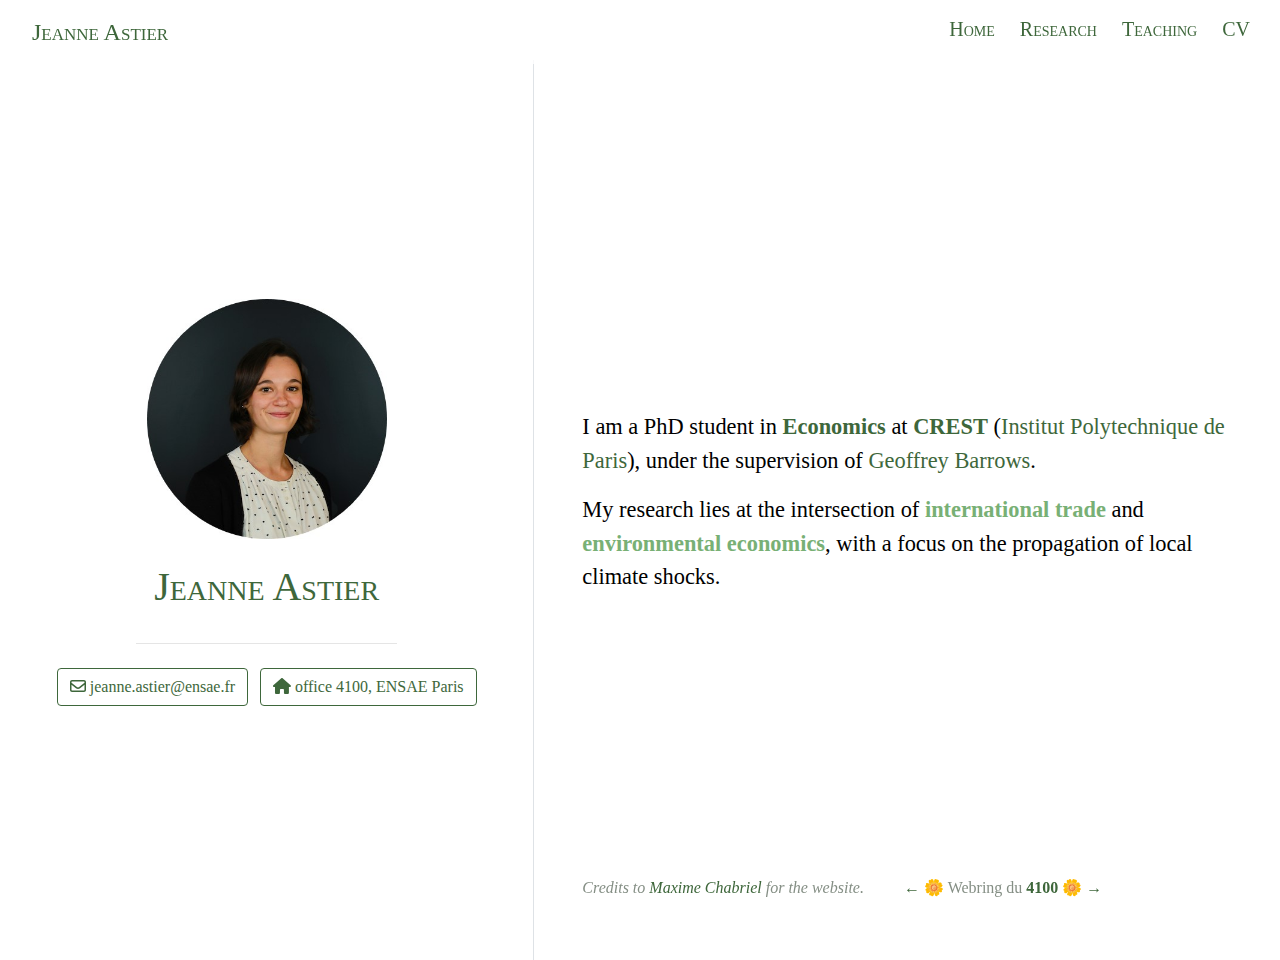
==== docs/index.html @ a9f54dff "Update" ====
<!doctype html>
<html lang="en">
  <head>
    <!-- Required meta tags -->
    <meta charset="utf-8">
    <meta name="viewport" content="width=device-width, initial-scale=1, shrink-to-fit=no">

    <!-- Bootstrap CSS -->
    <link rel="stylesheet" href="https://stackpath.bootstrapcdn.com/bootstrap/4.5.0/css/bootstrap.min.css">

    <link href="https://fonts.googleapis.com/css2?family=Roboto+Slab&display=swap" rel="stylesheet">
    <style type="text/css">body {font-family: 'Roboto Slab', serif;}</style>

    <title>Jeanne Astier</title>

          <link rel="shortcut icon" href=images/favicon.ico>
    
          <!--radix_placeholder_navigation_in_header-->
      <meta name="distill:offset" content=""/>
      
      <script type="application/javascript">
      
        window.headroom_prevent_pin = false;
      
        window.document.addEventListener("DOMContentLoaded", function (event) {
      
          // initialize headroom for banner
          var header = $('header').get(0);
          var headerHeight = header.offsetHeight;
          var headroom = new Headroom(header, {
            tolerance: 5,
            onPin : function() {
              if (window.headroom_prevent_pin) {
                window.headroom_prevent_pin = false;
                headroom.unpin();
              }
            }
          });
          headroom.init();
          if(window.location.hash)
            headroom.unpin();
          $(header).addClass('headroom--transition');
      
          // offset scroll location for banner on hash change
          // (see: https://github.com/WickyNilliams/headroom.js/issues/38)
          window.addEventListener("hashchange", function(event) {
            window.scrollTo(0, window.pageYOffset - (headerHeight + 25));
          });
      
          // responsive menu
          $('.distill-site-header').each(function(i, val) {
            var topnav = $(this);
            var toggle = topnav.find('.nav-toggle');
            toggle.on('click', function() {
              topnav.toggleClass('responsive');
            });
          });
      
          // nav dropdowns
          $('.nav-dropbtn').click(function(e) {
            $(this).next('.nav-dropdown-content').toggleClass('nav-dropdown-active');
            $(this).parent().siblings('.nav-dropdown')
               .children('.nav-dropdown-content').removeClass('nav-dropdown-active');
          });
          $("body").click(function(e){
            $('.nav-dropdown-content').removeClass('nav-dropdown-active');
          });
          $(".nav-dropdown").click(function(e){
            e.stopPropagation();
          });
        });
      </script>
      
      <style type="text/css">
      
      /* Theme (user-documented overrideables for nav appearance) */
      
      .distill-site-nav {
        color: rgba(255, 255, 255, 0.8);
        background-color: #0F2E3D;
        font-size: 15px;
        font-weight: 300;
      }
      
      .distill-site-nav a {
        color: inherit;
        text-decoration: none;
      }
      
      .distill-site-nav a:hover {
        color: white;
      }
      
      @media print {
        .distill-site-nav {
          display: none;
        }
      }
      
      .distill-site-header {
      
      }
      
      .distill-site-footer {
      
      }
      
      
      /* Site Header */
      
      .distill-site-header {
        width: 100%;
        box-sizing: border-box;
        z-index: 3;
      }
      
      .distill-site-header .nav-left {
        display: inline-block;
        margin-left: 8px;
      }
      
      @media screen and (max-width: 768px) {
        .distill-site-header .nav-left {
          margin-left: 0;
        }
      }
      
      
      .distill-site-header .nav-right {
        float: right;
        margin-right: 8px;
      }
      
      .distill-site-header a,
      .distill-site-header .title {
        display: inline-block;
        text-align: center;
        padding: 14px 10px 14px 10px;
      }
      
      .distill-site-header .title {
        font-size: 18px;
        min-width: 150px;
      }
      
      .distill-site-header .logo {
        padding: 0;
      }
      
      .distill-site-header .logo img {
        display: none;
        max-height: 20px;
        width: auto;
        margin-bottom: -4px;
      }
      
      .distill-site-header .nav-image img {
        max-height: 18px;
        width: auto;
        display: inline-block;
        margin-bottom: -3px;
      }
      
      
      
      @media screen and (min-width: 1000px) {
        .distill-site-header .logo img {
          display: inline-block;
        }
        .distill-site-header .nav-left {
          margin-left: 20px;
        }
        .distill-site-header .nav-right {
          margin-right: 20px;
        }
        .distill-site-header .title {
          padding-left: 12px;
        }
      }
      
      
      .distill-site-header .nav-toggle {
        display: none;
      }
      
      .nav-dropdown {
        display: inline-block;
        position: relative;
      }
      
      .nav-dropdown .nav-dropbtn {
        border: none;
        outline: none;
        color: rgba(255, 255, 255, 0.8);
        padding: 16px 10px;
        background-color: transparent;
        font-family: inherit;
        font-size: inherit;
        font-weight: inherit;
        margin: 0;
        margin-top: 1px;
        z-index: 2;
      }
      
      .nav-dropdown-content {
        display: none;
        position: absolute;
        background-color: white;
        min-width: 200px;
        border: 1px solid rgba(0,0,0,0.15);
        border-radius: 4px;
        box-shadow: 0px 8px 16px 0px rgba(0,0,0,0.1);
        z-index: 1;
        margin-top: 2px;
        white-space: nowrap;
        padding-top: 4px;
        padding-bottom: 4px;
      }
      
      .nav-dropdown-content hr {
        margin-top: 4px;
        margin-bottom: 4px;
        border: none;
        border-bottom: 1px solid rgba(0, 0, 0, 0.1);
      }
      
      .nav-dropdown-active {
        display: block;
      }
      
      .nav-dropdown-content a, .nav-dropdown-content .nav-dropdown-header {
        color: black;
        padding: 6px 24px;
        text-decoration: none;
        display: block;
        text-align: left;
      }
      
      .nav-dropdown-content .nav-dropdown-header {
        display: block;
        padding: 5px 24px;
        padding-bottom: 0;
        text-transform: uppercase;
        font-size: 14px;
        color: #999999;
        white-space: nowrap;
      }
      
      .nav-dropdown:hover .nav-dropbtn {
        color: white;
      }
      
      .nav-dropdown-content a:hover {
        background-color: #ddd;
        color: black;
      }
      
      .nav-right .nav-dropdown-content {
        margin-left: -45%;
        right: 0;
      }
      
      @media screen and (max-width: 768px) {
        .distill-site-header a, .distill-site-header .nav-dropdown  {display: none;}
        .distill-site-header a.nav-toggle {
          float: right;
          display: block;
        }
        .distill-site-header .title {
          margin-left: 0;
        }
        .distill-site-header .nav-right {
          margin-right: 0;
        }
        .distill-site-header {
          overflow: hidden;
        }
        .nav-right .nav-dropdown-content {
          margin-left: 0;
        }
      }
      
      
      @media screen and (max-width: 768px) {
        .distill-site-header.responsive {position: relative; min-height: 500px; }
        .distill-site-header.responsive a.nav-toggle {
          position: absolute;
          right: 0;
          top: 0;
        }
        .distill-site-header.responsive a,
        .distill-site-header.responsive .nav-dropdown {
          display: block;
          text-align: left;
        }
        .distill-site-header.responsive .nav-left,
        .distill-site-header.responsive .nav-right {
          width: 100%;
        }
        .distill-site-header.responsive .nav-dropdown {float: none;}
        .distill-site-header.responsive .nav-dropdown-content {position: relative;}
        .distill-site-header.responsive .nav-dropdown .nav-dropbtn {
          display: block;
          width: 100%;
          text-align: left;
        }
      }
      
      /* Site Footer */
      
      .distill-site-footer {
        width: 100%;
        overflow: hidden;
        box-sizing: border-box;
        z-index: 3;
        margin-top: 30px;
        padding-top: 30px;
        padding-bottom: 30px;
        text-align: center;
      }
      
      /* Headroom */
      
      d-title {
        padding-top: 6rem;
      }
      
      @media print {
        d-title {
          padding-top: 4rem;
        }
      }
      
      .headroom {
        z-index: 1000;
        position: fixed;
        top: 0;
        left: 0;
        right: 0;
      }
      
      .headroom--transition {
        transition: all .4s ease-in-out;
      }
      
      .headroom--unpinned {
        top: -100px;
      }
      
      .headroom--pinned {
        top: 0;
      }
      
      /* adjust viewport for navbar height */
      /* helps vertically center bootstrap (non-distill) content */
      .min-vh-100 {
        min-height: calc(100vh - 100px) !important;
      }
      
      </style>
      
      <script src="site_libs/jquery-3.6.0/jquery-3.6.0.min.js"></script>
      <link href="site_libs/font-awesome-6.4.2/css/all.min.css" rel="stylesheet"/>
      <link href="site_libs/font-awesome-6.4.2/css/v4-shims.min.css" rel="stylesheet"/>
      <script src="site_libs/headroom-0.9.4/headroom.min.js"></script>
      <!--/radix_placeholder_navigation_in_header-->
          <!--radix_placeholder_site_in_header-->
      <!--/radix_placeholder_site_in_header-->
          
      <style type="text/css">
      body {
        padding-top: 60px;
      }
      </style>
          <style type="text/css">
      /* base variables */
      
      /* Edit the CSS properties in this file to create a custom
         Distill theme. Only edit values in the right column
         for each row; values shown are the CSS defaults.
         To return any property to the default,
         you may set its value to: unset
         All rows must end with a semi-colon.                      */
      
      /* Optional: embed custom fonts here with `@import`          */
      /* This must remain at the top of this file.                 */
      
      
      
      html {
        /*-- Main font sizes --*/
        --title-size:      50px;
        --body-size:       1.06rem;
        --code-size:       14px;
        --aside-size:      12px;
        --fig-cap-size:    13px;
        /*-- Main font colors --*/
        --title-color:     #000000;
        --header-color:    rgba(0, 0, 0, 0.8);
        --body-color:      rgba(0, 0, 0, 0.8);
        --aside-color:     rgba(0, 0, 0, 0.6);
        --fig-cap-color:   rgba(0, 0, 0, 0.6);
        /*-- Specify custom fonts ~~~ must be imported above   --*/
        --heading-font:    sans-serif;
        --mono-font:       monospace;
        --body-font:       sans-serif;
        --navbar-font:     sans-serif;  /* websites + blogs only */
      }
      
      /*-- ARTICLE METADATA --*/
      d-byline {
        --heading-size:    0.6rem;
        --heading-color:   rgba(0, 0, 0, 0.5);
        --body-size:       0.8rem;
        --body-color:      rgba(0, 0, 0, 0.8);
      }
      
      /*-- ARTICLE TABLE OF CONTENTS --*/
      .d-contents {
        --heading-size:    18px;
        --contents-size:   13px;
      }
      
      /*-- ARTICLE APPENDIX --*/
      d-appendix {
        --heading-size:    15px;
        --heading-color:   rgba(0, 0, 0, 0.65);
        --text-size:       0.8em;
        --text-color:      rgba(0, 0, 0, 0.5);
      }
      
      /*-- WEBSITE HEADER + FOOTER --*/
      /* These properties only apply to Distill sites and blogs  */
      
      .distill-site-header {
        --title-size:       18px;
        --text-color:       rgba(255, 255, 255, 0.8);
        --text-size:        15px;
        --hover-color:      white;
        --bkgd-color:       #0F2E3D;
      }
      
      .distill-site-footer {
        --text-color:       rgba(255, 255, 255, 0.8);
        --text-size:        15px;
        --hover-color:      white;
        --bkgd-color:       #0F2E3D;
      }
      
      /*-- Additional custom styles --*/
      /* Add any additional CSS rules below                      */
      </style>
      <style type="text/css">
      /* base variables */
      
      /* Edit the CSS properties in this file to create a custom
         Distill theme. Only edit values in the right column
         for each row; values shown are the CSS defaults.
         To return any property to the default,
         you may set its value to: unset
         All rows must end with a semi-colon.                      */
      
      /* Optional: embed custom fonts here with `@import`          */
      /* This must remain at the top of this file.                 */
      /* @import url('https://fonts.googleapis.com/css2?family=Cardo'); */
      @import url('https://fonts.googleapis.com/css2?family=Lora');
      @import url('https://fonts.googleapis.com/css2?family=Lato');
      
      
      html {
        /*-- Main font sizes --*/
        --title-size:      40px;
        --body-size:       1.2rem;
        --code-size:       16px;
        --aside-size:      14px;
        --fig-cap-size:    15px;
        /*-- Main font colors --*/
        --title-color:     rgba(120,176,117);
        --header-color:    rgba(62,103,59);
        --body-color:      rgba(0, 0, 0);
        --aside-color:     rgba(0, 0, 0);
        --fig-cap-color:   rgba(0, 0, 0);
        --hover-color:     rgb(62,103,59);
        /*-- Specify custom fonts ~~~ must be imported above   --*/
        --heading-font:    "Noto", serif;
        --body-font:       "Noto", serif;
        --navbar-font:     "Noto", serif;  /* websites + blogs only */
      }
      
      /*-- ARTICLE METADATA --*/
      d-byline {
        --heading-size:    0.8rem;
        --heading-color:   rgba(0, 0, 0);
        --body-size:       1.1rem;
        --body-color:      rgba(0, 0, 0);
      }
      
      /*-- ARTICLE TABLE OF CONTENTS --*/
      .d-contents {
        --heading-size:    16px;
        --contents-size:   13px;
      }
      
      /*-- ARTICLE APPENDIX --*/
      d-appendix {
        --heading-size:    14px;
        --heading-color:   rgba(0, 0, 0);
        --text-size:       0.8em;
        --text-color:      rgba(0, 0, 0);
      }
      
      /*-- WEBSITE HEADER + FOOTER --*/
      /* These properties only apply to Distill sites and blogs  */
      
      .distill-site-header {
        --font-family:      'Lora', serif;
        --title-size:       24px;
        --text-color:       rgba(62,103,59);
        --text-size:        20px;
        --hover-color:      rgba(62,103,59);
        --bkgd-color:       rgba(255, 255, 255, 0.8);
        font-variant: small-caps;
      }
      
      .distill-site-footer {
        --text-color:       rgba(0, 0, 0);
        --text-size:        17px;
        --hover-color:      white;
        --bkgd-color:       rgba(240, 240, 240, 0.8); 
      }
      
      /*-- Additional custom styles --*/
      /* Add any additional CSS rules below                      */
      
      h1, h2, h3 {
        color: rgba(62,103,59);
        font-variant: small-caps;
      }
      
      p {
        color: rgba(0, 0, 0);
        font-size: 1.4em;
      }
      
      a {
      	color: rgba(62,103,59);
      }
      
      a:hover {
      	color: rgba(62,103,59);
      }
      
      /* Buttons on postcard */
      .btn-outline-dark {
          color: rgba(62,103,59);
          border-color: rgba(62,103,59);
      }
      
      .btn-outline-dark:hover {
          background-color: rgba(62,103,59);
          color: white;
      }
      
      b, strong {
         color: rgba(62,103,59);
      }
      
      /*
      body {
        background-color: rgba(255, 255, 255);
      }
        */
      
      .button_link {
        background: none!important;
        border: none;
        padding: 0!important;
        /*optional*/
        /*font-family: arial, sans-serif;*/
        /*input has OS specific font-family*/
        color: rgb(0, 0, 0);
        text-decoration: underline;
        cursor: pointer;
        width: fit-content;
        font-size:18px;
        font-family: "Noto", serif;
      }
      
      /* Hide abstracts */
      #abstract {
      display: none;
      font-size:15px;
      }
      
      .dark-green-text {
        color: rgb(62,103,59);
        font-weight: bold;
      }
      
      
      .light-green-text {
        color: rgb(120,176,117);
        font-weight: bold;
      }
      
      .grey-text {
        color: rgb(133, 143, 133);
        font-size:16px;
        position: fixed;
        bottom: 0;
      }
      </style>
      <style type="text/css">
      /* base style */
      
      /* FONT FAMILIES */
      
      :root {
        --heading-default: -apple-system, BlinkMacSystemFont, "Segoe UI", Roboto, Oxygen, Ubuntu, Cantarell, "Fira Sans", "Droid Sans", "Helvetica Neue", Arial, sans-serif;
        --mono-default: Consolas, Monaco, 'Andale Mono', 'Ubuntu Mono', monospace;
        --body-default: -apple-system, BlinkMacSystemFont, "Segoe UI", Roboto, Oxygen, Ubuntu, Cantarell, "Fira Sans", "Droid Sans", "Helvetica Neue", Arial, sans-serif;
      }
      
      body,
      .posts-list .post-preview p,
      .posts-list .description p {
        font-family: var(--body-font), var(--body-default);
      }
      
      h1, h2, h3, h4, h5, h6,
      .posts-list .post-preview h2,
      .posts-list .description h2 {
        font-family: var(--heading-font), var(--heading-default);
      }
      
      d-article div.sourceCode code,
      d-article pre code {
        font-family: var(--mono-font), var(--mono-default);
      }
      
      
      /*-- TITLE --*/
      d-title h1,
      .posts-list > h1 {
        color: var(--title-color, black);
      }
      
      d-title h1 {
        font-size: var(--title-size, 50px);
      }
      
      /*-- HEADERS --*/
      d-article h1,
      d-article h2,
      d-article h3,
      d-article h4,
      d-article h5,
      d-article h6 {
        color: var(--header-color, rgba(0, 0, 0, 0.8));
      }
      
      /*-- BODY --*/
      d-article > p,  /* only text inside of <p> tags */
      d-article > ul, /* lists */
      d-article > ol {
        color: var(--body-color, rgba(0, 0, 0, 0.8));
        font-size: var(--body-size, 1.06rem);
      }
      
      
      /*-- CODE --*/
      d-article div.sourceCode code,
      d-article pre code {
        font-size: var(--code-size, 14px);
      }
      
      /*-- ASIDE --*/
      d-article aside {
        font-size: var(--aside-size, 12px);
        color: var(--aside-color, rgba(0, 0, 0, 0.6));
      }
      
      /*-- FIGURE CAPTIONS --*/
      figure .caption,
      figure figcaption,
      .figure .caption {
        font-size: var(--fig-cap-size, 13px);
        color: var(--fig-cap-color, rgba(0, 0, 0, 0.6));
      }
      
      /*-- METADATA --*/
      d-byline h3 {
        font-size: var(--heading-size, 0.6rem);
        color: var(--heading-color, rgba(0, 0, 0, 0.5));
      }
      
      d-byline {
        font-size: var(--body-size, 0.8rem);
        color: var(--body-color, rgba(0, 0, 0, 0.8));
      }
      
      d-byline a,
      d-article d-byline a {
        color: var(--body-color, rgba(0, 0, 0, 0.8));
      }
      
      /*-- TABLE OF CONTENTS --*/
      .d-contents nav h3 {
        font-size: var(--heading-size, 18px);
      }
      
      .d-contents nav a {
        font-size: var(--contents-size, 13px);
      }
      
      /*-- APPENDIX --*/
      d-appendix h3 {
        font-size: var(--heading-size, 15px);
        color: var(--heading-color, rgba(0, 0, 0, 0.65));
      }
      
      d-appendix {
        font-size: var(--text-size, 0.8em);
        color: var(--text-color, rgba(0, 0, 0, 0.5));
      }
      
      d-appendix d-footnote-list a.footnote-backlink {
        color: var(--text-color, rgba(0, 0, 0, 0.5));
      }
      
      /*-- WEBSITE HEADER + FOOTER --*/
      .distill-site-header .title {
        font-size: var(--title-size, 18px);
        font-family: var(--navbar-font), var(--heading-default);
      }
      
      .distill-site-header a,
      .nav-dropdown .nav-dropbtn {
        font-family: var(--navbar-font), var(--heading-default);
      }
      
      .nav-dropdown .nav-dropbtn {
        color: var(--text-color, rgba(255, 255, 255, 0.8));
        font-size: var(--text-size, 15px);
      }
      
      .distill-site-header a:hover,
      .nav-dropdown:hover .nav-dropbtn {
        color: var(--hover-color, white);
      }
      
      .distill-site-header {
        font-size: var(--text-size, 15px);
        color: var(--text-color, rgba(255, 255, 255, 0.8));
        background-color: var(--bkgd-color, #0F2E3D);
      }
      
      .distill-site-footer {
        font-size: var(--text-size, 15px);
        color: var(--text-color, rgba(255, 255, 255, 0.8));
        background-color: var(--bkgd-color, #0F2E3D);
      }
      
      .distill-site-footer a:hover {
        color: var(--hover-color, white);
      }</style>
    
    
  </head>
  <body>

          <!--radix_placeholder_navigation_before_body-->
      <header class="header header--fixed" role="banner">
      <nav class="distill-site-nav distill-site-header">
      <div class="nav-left">
      <a href="index.html" class="title">Jeanne Astier</a>
      </div>
      <div class="nav-right">
      <a href="index.html">Home</a>
      <a href="research.html">Research</a>
      <a href="teaching.html">Teaching</a>
      <a href="cv/CV_JAstier.pdf">CV</a>
      <a href="javascript:void(0);" class="nav-toggle">&#9776;</a>
      </div>
      </nav>
      </header>
      <!--/radix_placeholder_navigation_before_body-->
          <!--radix_placeholder_site_before_body-->
      <!--/radix_placeholder_site_before_body-->
    
    <div class="container-fluid d-none d-lg-block d-xl-block">
      <div class="d-flex row flex-row vh-100">
        <div class="d-flex flex-column col-5 align-items-center text-center align-self-center">
          <div class="mx-auto text-center">
            <div class="p-3">
              <img src="images/photo_site_round.jpg" style="height:15rem" class="rounded">
            </div>
            <div class="p-2">
              <h1>Jeanne Astier</h1>
            </div>
            <hr style="width:60%;"/>
            <div class="p-2">
              <div id="icon-list">
                <ul class="list-inline">
                                    <li class="list-inline-item">
                    <a href=mailto:jeanne.astier@ensae.fr>
                      <button type="button" class="btn btn-outline-dark mb-2">
                        <svg aria-hidden="true" role="img" viewBox="0 0 512 512" style="height:1em;width:1em;vertical-align:-0.125em;margin-left:auto;margin-right:auto;font-size:inherit;fill:currentColor;overflow:visible;position:relative;"><path d="M64 112c-8.8 0-16 7.2-16 16v22.1L220.5 291.7c20.7 17 50.4 17 71.1 0L464 150.1V128c0-8.8-7.2-16-16-16H64zM48 212.2V384c0 8.8 7.2 16 16 16H448c8.8 0 16-7.2 16-16V212.2L322 328.8c-38.4 31.5-93.7 31.5-132 0L48 212.2zM0 128C0 92.7 28.7 64 64 64H448c35.3 0 64 28.7 64 64V384c0 35.3-28.7 64-64 64H64c-35.3 0-64-28.7-64-64V128z"/></svg> jeanne.astier@ensae.fr
                      </button>
                    </a>
                  </li>
                                    <li class="list-inline-item">
                    <a href=https://www.openstreetmap.org/?mlat=48.71104&amp;mlon=2.20752#map=17/48.711040/2.207520>
                      <button type="button" class="btn btn-outline-dark mb-2">
                        <svg aria-hidden="true" role="img" viewBox="0 0 576 512" style="height:1em;width:1.12em;vertical-align:-0.125em;margin-left:auto;margin-right:auto;font-size:inherit;fill:currentColor;overflow:visible;position:relative;"><path d="M575.8 255.5c0 18-15 32.1-32 32.1h-32l.7 160.2c0 2.7-.2 5.4-.5 8.1V472c0 22.1-17.9 40-40 40H456c-1.1 0-2.2 0-3.3-.1c-1.4 .1-2.8 .1-4.2 .1H416 392c-22.1 0-40-17.9-40-40V448 384c0-17.7-14.3-32-32-32H256c-17.7 0-32 14.3-32 32v64 24c0 22.1-17.9 40-40 40H160 128.1c-1.5 0-3-.1-4.5-.2c-1.2 .1-2.4 .2-3.6 .2H104c-22.1 0-40-17.9-40-40V360c0-.9 0-1.9 .1-2.8V287.6H32c-18 0-32-14-32-32.1c0-9 3-17 10-24L266.4 8c7-7 15-8 22-8s15 2 21 7L564.8 231.5c8 7 12 15 11 24z"/></svg> office 4100, ENSAE Paris
                      </button>
                    </a>
                  </li>
                                  </ul>
              </div>
            </div>
          </div>
        </div>
        <div class="d-flex flex-column vh-100 border-left"></div>
        <div class="d-flex flex-column col px-5 align-items-center align-self-center mh-100" style="overflow-y: scroll;">
          <div class="my-5" id="content">
            <p>I am a PhD student in <span class="dark-green-text">Economics</span> at <a href="https://crest.science/"><span class="dark-green-text">CREST</span></a> (<a href="https://www.ip-paris.fr/en">Institut Polytechnique de Paris</a>), under the supervision of <a href="https://sites.google.com/site/geoffreybarrows/">Geoffrey Barrows</a>.</p>
            <p>My research lies at the intersection of <span class="light-green-text">international trade</span> and <span class="light-green-text">environmental economics</span>, with a focus on the propagation of local climate shocks.</p>
            <p><span class="grey-text"> <em>Credits to <a href="https://maximechabriel.github.io/">Maxime Chabriel</a> for the website.</em>          <a href="https://sites.google.com/view/gaetanmenard/home">←</a> 🌼 Webring du <b>4100</b> 🌼 <a href="https://chloeantoine.fr">→</a> </span></p>
          </div>
        </div>
      </div>
    </div>

    <div class="container-flex min-vh-100 d-block d-lg-none d-xl-none">
      <div class="d-flex flex-row justify-content-center">
        <div class="d-flex flex-col">
          <div class="mx-auto">
            <div class="p-3 mt-3 text-center">
              <img src="images/photo_site_round.jpg" style="height:15rem" class="rounded">
            </div>
            <div class="p-2 text-center">
              <h1>Jeanne Astier</h1>
            </div>
            <hr style="width:60%;"/>

            <div class="row justify-content-center align-items-center">
              <div class="col-8 p-1 text-center">
                <div class="list-group">
                                    <a href=mailto:jeanne.astier@ensae.fr>
                    <button type="button" class="list-group-item list-group-item-action my-1 rounded">
                      <svg aria-hidden="true" role="img" viewBox="0 0 512 512" style="height:1em;width:1em;vertical-align:-0.125em;margin-left:auto;margin-right:auto;font-size:inherit;fill:currentColor;overflow:visible;position:relative;"><path d="M64 112c-8.8 0-16 7.2-16 16v22.1L220.5 291.7c20.7 17 50.4 17 71.1 0L464 150.1V128c0-8.8-7.2-16-16-16H64zM48 212.2V384c0 8.8 7.2 16 16 16H448c8.8 0 16-7.2 16-16V212.2L322 328.8c-38.4 31.5-93.7 31.5-132 0L48 212.2zM0 128C0 92.7 28.7 64 64 64H448c35.3 0 64 28.7 64 64V384c0 35.3-28.7 64-64 64H64c-35.3 0-64-28.7-64-64V128z"/></svg> jeanne.astier@ensae.fr
                    </button>
                  </a>
                                    <a href=https://www.openstreetmap.org/?mlat=48.71104&amp;mlon=2.20752#map=17/48.711040/2.207520>
                    <button type="button" class="list-group-item list-group-item-action my-1 rounded">
                      <svg aria-hidden="true" role="img" viewBox="0 0 576 512" style="height:1em;width:1.12em;vertical-align:-0.125em;margin-left:auto;margin-right:auto;font-size:inherit;fill:currentColor;overflow:visible;position:relative;"><path d="M575.8 255.5c0 18-15 32.1-32 32.1h-32l.7 160.2c0 2.7-.2 5.4-.5 8.1V472c0 22.1-17.9 40-40 40H456c-1.1 0-2.2 0-3.3-.1c-1.4 .1-2.8 .1-4.2 .1H416 392c-22.1 0-40-17.9-40-40V448 384c0-17.7-14.3-32-32-32H256c-17.7 0-32 14.3-32 32v64 24c0 22.1-17.9 40-40 40H160 128.1c-1.5 0-3-.1-4.5-.2c-1.2 .1-2.4 .2-3.6 .2H104c-22.1 0-40-17.9-40-40V360c0-.9 0-1.9 .1-2.8V287.6H32c-18 0-32-14-32-32.1c0-9 3-17 10-24L266.4 8c7-7 15-8 22-8s15 2 21 7L564.8 231.5c8 7 12 15 11 24z"/></svg> office 4100, ENSAE Paris
                    </button>
                  </a>
                                  </div>
              </div>
            </div>
            <div class="p pt-4 px-5">
              <p>I am a PhD student in <span class="dark-green-text">Economics</span> at <a href="https://crest.science/"><span class="dark-green-text">CREST</span></a> (<a href="https://www.ip-paris.fr/en">Institut Polytechnique de Paris</a>), under the supervision of <a href="https://sites.google.com/site/geoffreybarrows/">Geoffrey Barrows</a>.</p>
              <p>My research lies at the intersection of <span class="light-green-text">international trade</span> and <span class="light-green-text">environmental economics</span>, with a focus on the propagation of local climate shocks.</p>
              <p><span class="grey-text"> <em>Credits to <a href="https://maximechabriel.github.io/">Maxime Chabriel</a> for the website.</em>          <a href="https://sites.google.com/view/gaetanmenard/home">←</a> 🌼 Webring du <b>4100</b> 🌼 <a href="https://chloeantoine.fr">→</a> </span></p>
            </div>
        </div>
      </div>
    </div>

    <!-- Optional JavaScript -->
    <!-- jQuery first, then Popper.js, then Bootstrap JS -->
    <script src="https://code.jquery.com/jquery-3.5.1.slim.min.js" integrity="sha384-DfXdz2htPH0lsSSs5nCTpuj/zy4C+OGpamoFVy38MVBnE+IbbVYUew+OrCXaRkfj" crossorigin="anonymous"></script>
    <script src="https://cdn.jsdelivr.net/npm/popper.js@1.16.0/dist/umd/popper.min.js" integrity="sha384-Q6E9RHvbIyZFJoft+2mJbHaEWldlvI9IOYy5n3zV9zzTtmI3UksdQRVvoxMfooAo" crossorigin="anonymous"></script>
    <script src="https://stackpath.bootstrapcdn.com/bootstrap/4.5.0/js/bootstrap.min.js" integrity="sha384-OgVRvuATP1z7JjHLkuOU7Xw704+h835Lr+6QL9UvYjZE3Ipu6Tp75j7Bh/kR0JKI" crossorigin="anonymous"></script>

      <!--radix_placeholder_site_after_body-->
    <!--/radix_placeholder_site_after_body-->
      <!--radix_placeholder_navigation_after_body-->
    <!--/radix_placeholder_navigation_after_body-->
  
  </body>
</html>
---- docs/site_libs/font-awesome-6.4.2/css/v4-shims.min.css ----
/*!
 * Font Awesome Free 6.4.2 by @fontawesome - https://fontawesome.com
 * License - https://fontawesome.com/license/free (Icons: CC BY 4.0, Fonts: SIL OFL 1.1, Code: MIT License)
 * Copyright 2023 Fonticons, Inc.
 */
.fa.fa-glass:before{content:"\f000"}.fa.fa-envelope-o{font-family:"Font Awesome 6 Free";font-weight:400}.fa.fa-envelope-o:before{content:"\f0e0"}.fa.fa-star-o{font-family:"Font Awesome 6 Free";font-weight:400}.fa.fa-star-o:before{content:"\f005"}.fa.fa-close:before,.fa.fa-remove:before{content:"\f00d"}.fa.fa-gear:before{content:"\f013"}.fa.fa-trash-o{font-family:"Font Awesome 6 Free";font-weight:400}.fa.fa-trash-o:before{content:"\f2ed"}.fa.fa-home:before{content:"\f015"}.fa.fa-file-o{font-family:"Font Awesome 6 Free";font-weight:400}.fa.fa-file-o:before{content:"\f15b"}.fa.fa-clock-o{font-family:"Font Awesome 6 Free";font-weight:400}.fa.fa-clock-o:before{content:"\f017"}.fa.fa-arrow-circle-o-down{font-family:"Font Awesome 6 Free";font-weight:400}.fa.fa-arrow-circle-o-down:before{content:"\f358"}.fa.fa-arrow-circle-o-up{font-family:"Font Awesome 6 Free";font-weight:400}.fa.fa-arrow-circle-o-up:before{content:"\f35b"}.fa.fa-play-circle-o{font-family:"Font Awesome 6 Free";font-weight:400}.fa.fa-play-circle-o:before{content:"\f144"}.fa.fa-repeat:before,.fa.fa-rotate-right:before{content:"\f01e"}.fa.fa-refresh:before{content:"\f021"}.fa.fa-list-alt{font-family:"Font Awesome 6 Free";font-weight:400}.fa.fa-list-alt:before{content:"\f022"}.fa.fa-dedent:before{content:"\f03b"}.fa.fa-video-camera:before{content:"\f03d"}.fa.fa-picture-o{font-family:"Font Awesome 6 Free";font-weight:400}.fa.fa-picture-o:before{content:"\f03e"}.fa.fa-photo{font-family:"Font Awesome 6 Free";font-weight:400}.fa.fa-photo:before{content:"\f03e"}.fa.fa-image{font-family:"Font Awesome 6 Free";font-weight:400}.fa.fa-image:before{content:"\f03e"}.fa.fa-map-marker:before{content:"\f3c5"}.fa.fa-pencil-square-o{font-family:"Font Awesome 6 Free";font-weight:400}.fa.fa-pencil-square-o:before{content:"\f044"}.fa.fa-edit{font-family:"Font Awesome 6 Free";font-weight:400}.fa.fa-edit:before{content:"\f044"}.fa.fa-share-square-o:before{content:"\f14d"}.fa.fa-check-square-o{font-family:"Font Awesome 6 Free";font-weight:400}.fa.fa-check-square-o:before{content:"\f14a"}.fa.fa-arrows:before{content:"\f0b2"}.fa.fa-times-circle-o{font-family:"Font Awesome 6 Free";font-weight:400}.fa.fa-times-circle-o:before{content:"\f057"}.fa.fa-check-circle-o{font-family:"Font Awesome 6 Free";font-weight:400}.fa.fa-check-circle-o:before{content:"\f058"}.fa.fa-mail-forward:before{content:"\f064"}.fa.fa-expand:before{content:"\f424"}.fa.fa-compress:before{content:"\f422"}.fa.fa-eye,.fa.fa-eye-slash{font-family:"Font Awesome 6 Free";font-weight:400}.fa.fa-warning:before{content:"\f071"}.fa.fa-calendar:before{content:"\f073"}.fa.fa-arrows-v:before{content:"\f338"}.fa.fa-arrows-h:before{content:"\f337"}.fa.fa-bar-chart-o:before,.fa.fa-bar-chart:before{content:"\e0e3"}.fa.fa-twitter-square{font-family:"Font Awesome 6 Brands";font-weight:400}.fa.fa-twitter-square:before{content:"\f081"}.fa.fa-facebook-square{font-family:"Font Awesome 6 Brands";font-weight:400}.fa.fa-facebook-square:before{content:"\f082"}.fa.fa-gears:before{content:"\f085"}.fa.fa-thumbs-o-up{font-family:"Font Awesome 6 Free";font-weight:400}.fa.fa-thumbs-o-up:before{content:"\f164"}.fa.fa-thumbs-o-down{font-family:"Font Awesome 6 Free";font-weight:400}.fa.fa-thumbs-o-down:before{content:"\f165"}.fa.fa-heart-o{font-family:"Font Awesome 6 Free";font-weight:400}.fa.fa-heart-o:before{content:"\f004"}.fa.fa-sign-out:before{content:"\f2f5"}.fa.fa-linkedin-square{font-family:"Font Awesome 6 Brands";font-weight:400}.fa.fa-linkedin-square:before{content:"\f08c"}.fa.fa-thumb-tack:before{content:"\f08d"}.fa.fa-external-link:before{content:"\f35d"}.fa.fa-sign-in:before{content:"\f2f6"}.fa.fa-github-square{font-family:"Font Awesome 6 Brands";font-weight:400}.fa.fa-github-square:before{content:"\f092"}.fa.fa-lemon-o{font-family:"Font Awesome 6 Free";font-weight:400}.fa.fa-lemon-o:before{content:"\f094"}.fa.fa-square-o{font-family:"Font Awesome 6 Free";font-weight:400}.fa.fa-square-o:before{content:"\f0c8"}.fa.fa-bookmark-o{font-family:"Font Awesome 6 Free";font-weight:400}.fa.fa-bookmark-o:before{content:"\f02e"}.fa.fa-facebook,.fa.fa-twitter{font-family:"Font Awesome 6 Brands";font-weight:400}.fa.fa-facebook:before{content:"\f39e"}.fa.fa-facebook-f{font-family:"Font Awesome 6 Brands";font-weight:400}.fa.fa-facebook-f:before{content:"\f39e"}.fa.fa-github{font-family:"Font Awesome 6 Brands";font-weight:400}.fa.fa-credit-card{font-family:"Font Awesome 6 Free";font-weight:400}.fa.fa-feed:before{content:"\f09e"}.fa.fa-hdd-o{font-family:"Font Awesome 6 Free";font-weight:400}.fa.fa-hdd-o:before{content:"\f0a0"}.fa.fa-hand-o-right{font-family:"Font Awesome 6 Free";font-weight:400}.fa.fa-hand-o-right:before{content:"\f0a4"}.fa.fa-hand-o-left{font-family:"Font Awesome 6 Free";font-weight:400}.fa.fa-hand-o-left:before{content:"\f0a5"}.fa.fa-hand-o-up{font-family:"Font Awesome 6 Free";font-weight:400}.fa.fa-hand-o-up:before{content:"\f0a6"}.fa.fa-hand-o-down{font-family:"Font Awesome 6 Free";font-weight:400}.fa.fa-hand-o-down:before{content:"\f0a7"}.fa.fa-globe:before{content:"\f57d"}.fa.fa-tasks:before{content:"\f828"}.fa.fa-arrows-alt:before{content:"\f31e"}.fa.fa-group:before{content:"\f0c0"}.fa.fa-chain:before{content:"\f0c1"}.fa.fa-cut:before{content:"\f0c4"}.fa.fa-files-o{font-family:"Font Awesome 6 Free";font-weight:400}.fa.fa-files-o:before{content:"\f0c5"}.fa.fa-floppy-o{font-family:"Font Awesome 6 Free";font-weight:400}.fa.fa-floppy-o:before{content:"\f0c7"}.fa.fa-save{font-family:"Font Awesome 6 Free";font-weight:400}.fa.fa-save:before{content:"\f0c7"}.fa.fa-navicon:before,.fa.fa-reorder:before{content:"\f0c9"}.fa.fa-magic:before{content:"\e2ca"}.fa.fa-pinterest,.fa.fa-pinterest-square{font-family:"Font Awesome 6 Brands";font-weight:400}.fa.fa-pinterest-square:before{content:"\f0d3"}.fa.fa-google-plus-square{font-family:"Font Awesome 6 Brands";font-weight:400}.fa.fa-google-plus-square:before{content:"\f0d4"}.fa.fa-google-plus{font-family:"Font Awesome 6 Brands";font-weight:400}.fa.fa-google-plus:before{content:"\f0d5"}.fa.fa-money:before{content:"\f3d1"}.fa.fa-unsorted:before{content:"\f0dc"}.fa.fa-sort-desc:before{content:"\f0dd"}.fa.fa-sort-asc:before{content:"\f0de"}.fa.fa-linkedin{font-family:"Font Awesome 6 Brands";font-weight:400}.fa.fa-linkedin:before{content:"\f0e1"}.fa.fa-rotate-left:before{content:"\f0e2"}.fa.fa-legal:before{content:"\f0e3"}.fa.fa-dashboard:before,.fa.fa-tachometer:before{content:"\f625"}.fa.fa-comment-o{font-family:"Font Awesome 6 Free";font-weight:400}.fa.fa-comment-o:before{content:"\f075"}.fa.fa-comments-o{font-family:"Font Awesome 6 Free";font-weight:400}.fa.fa-comments-o:before{content:"\f086"}.fa.fa-flash:before{content:"\f0e7"}.fa.fa-clipboard:before{content:"\f0ea"}.fa.fa-lightbulb-o{font-family:"Font Awesome 6 Free";font-weight:400}.fa.fa-lightbulb-o:before{content:"\f0eb"}.fa.fa-exchange:before{content:"\f362"}.fa.fa-cloud-download:before{content:"\f0ed"}.fa.fa-cloud-upload:before{content:"\f0ee"}.fa.fa-bell-o{font-family:"Font Awesome 6 Free";font-weight:400}.fa.fa-bell-o:before{content:"\f0f3"}.fa.fa-cutlery:before{content:"\f2e7"}.fa.fa-file-text-o{font-family:"Font Awesome 6 Free";font-weight:400}.fa.fa-file-text-o:before{content:"\f15c"}.fa.fa-building-o{font-family:"Font Awesome 6 Free";font-weight:400}.fa.fa-building-o:before{content:"\f1ad"}.fa.fa-hospital-o{font-family:"Font Awesome 6 Free";font-weight:400}.fa.fa-hospital-o:before{content:"\f0f8"}.fa.fa-tablet:before{content:"\f3fa"}.fa.fa-mobile-phone:before,.fa.fa-mobile:before{content:"\f3cd"}.fa.fa-circle-o{font-family:"Font Awesome 6 Free";font-weight:400}.fa.fa-circle-o:before{content:"\f111"}.fa.fa-mail-reply:before{content:"\f3e5"}.fa.fa-github-alt{font-family:"Font Awesome 6 Brands";font-weight:400}.fa.fa-folder-o{font-family:"Font Awesome 6 Free";font-weight:400}.fa.fa-folder-o:before{content:"\f07b"}.fa.fa-folder-open-o{font-family:"Font Awesome 6 Free";font-weight:400}.fa.fa-folder-open-o:before{content:"\f07c"}.fa.fa-smile-o{font-family:"Font Awesome 6 Free";font-weight:400}.fa.fa-smile-o:before{content:"\f118"}.fa.fa-frown-o{font-family:"Font Awesome 6 Free";font-weight:400}.fa.fa-frown-o:before{content:"\f119"}.fa.fa-meh-o{font-family:"Font Awesome 6 Free";font-weight:400}.fa.fa-meh-o:before{content:"\f11a"}.fa.fa-keyboard-o{font-family:"Font Awesome 6 Free";font-weight:400}.fa.fa-keyboard-o:before{content:"\f11c"}.fa.fa-flag-o{font-family:"Font Awesome 6 Free";font-weight:400}.fa.fa-flag-o:before{content:"\f024"}.fa.fa-mail-reply-all:before{content:"\f122"}.fa.fa-star-half-o{font-family:"Font Awesome 6 Free";font-weight:400}.fa.fa-star-half-o:before{content:"\f5c0"}.fa.fa-star-half-empty{font-family:"Font Awesome 6 Free";font-weight:400}.fa.fa-star-half-empty:before{content:"\f5c0"}.fa.fa-star-half-full{font-family:"Font Awesome 6 Free";font-weight:400}.fa.fa-star-half-full:before{content:"\f5c0"}.fa.fa-code-fork:before{content:"\f126"}.fa.fa-chain-broken:before,.fa.fa-unlink:before{content:"\f127"}.fa.fa-calendar-o{font-family:"Font Awesome 6 Free";font-weight:400}.fa.fa-calendar-o:before{content:"\f133"}.fa.fa-css3,.fa.fa-html5,.fa.fa-maxcdn{font-family:"Font Awesome 6 Brands";font-weight:400}.fa.fa-unlock-alt:before{content:"\f09c"}.fa.fa-minus-square-o{font-family:"Font Awesome 6 Free";font-weight:400}.fa.fa-minus-square-o:before{content:"\f146"}.fa.fa-level-up:before{content:"\f3bf"}.fa.fa-level-down:before{content:"\f3be"}.fa.fa-pencil-square:before{content:"\f14b"}.fa.fa-external-link-square:before{content:"\f360"}.fa.fa-compass{font-family:"Font Awesome 6 Free";font-weight:400}.fa.fa-caret-square-o-down{font-family:"Font Awesome 6 Free";font-weight:400}.fa.fa-caret-square-o-down:before{content:"\f150"}.fa.fa-toggle-down{font-family:"Font Awesome 6 Free";font-weight:400}.fa.fa-toggle-down:before{content:"\f150"}.fa.fa-caret-square-o-up{font-family:"Font Awesome 6 Free";font-weight:400}.fa.fa-caret-square-o-up:before{content:"\f151"}.fa.fa-toggle-up{font-family:"Font Awesome 6 Free";font-weight:400}.fa.fa-toggle-up:before{content:"\f151"}.fa.fa-caret-square-o-right{font-family:"Font Awesome 6 Free";font-weight:400}.fa.fa-caret-square-o-right:before{content:"\f152"}.fa.fa-toggle-right{font-family:"Font Awesome 6 Free";font-weight:400}.fa.fa-toggle-right:before{content:"\f152"}.fa.fa-eur:before,.fa.fa-euro:before{content:"\f153"}.fa.fa-gbp:before{content:"\f154"}.fa.fa-dollar:before,.fa.fa-usd:before{content:"\24"}.fa.fa-inr:before,.fa.fa-rupee:before{content:"\e1bc"}.fa.fa-cny:before,.fa.fa-jpy:before,.fa.fa-rmb:before,.fa.fa-yen:before{content:"\f157"}.fa.fa-rouble:before,.fa.fa-rub:before,.fa.fa-ruble:before{content:"\f158"}.fa.fa-krw:before,.fa.fa-won:before{content:"\f159"}.fa.fa-bitcoin,.fa.fa-btc{font-family:"Font Awesome 6 Brands";font-weight:400}.fa.fa-bitcoin:before{content:"\f15a"}.fa.fa-file-text:before{content:"\f15c"}.fa.fa-sort-alpha-asc:before{content:"\f15d"}.fa.fa-sort-alpha-desc:before{content:"\f881"}.fa.fa-sort-amount-asc:before{content:"\f884"}.fa.fa-sort-amount-desc:before{content:"\f160"}.fa.fa-sort-numeric-asc:before{content:"\f162"}.fa.fa-sort-numeric-desc:before{content:"\f886"}.fa.fa-youtube-square{font-family:"Font Awesome 6 Brands";font-weight:400}.fa.fa-youtube-square:before{content:"\f431"}.fa.fa-xing,.fa.fa-xing-square,.fa.fa-youtube{font-family:"Font Awesome 6 Brands";font-weight:400}.fa.fa-xing-square:before{content:"\f169"}.fa.fa-youtube-play{font-family:"Font Awesome 6 Brands";font-weight:400}.fa.fa-youtube-play:before{content:"\f167"}.fa.fa-adn,.fa.fa-bitbucket,.fa.fa-bitbucket-square,.fa.fa-dropbox,.fa.fa-flickr,.fa.fa-instagram,.fa.fa-stack-overflow{font-family:"Font Awesome 6 Brands";font-weight:400}.fa.fa-bitbucket-square:before{content:"\f171"}.fa.fa-tumblr,.fa.fa-tumblr-square{font-family:"Font Awesome 6 Brands";font-weight:400}.fa.fa-tumblr-square:before{content:"\f174"}.fa.fa-long-arrow-down:before{content:"\f309"}.fa.fa-long-arrow-up:before{content:"\f30c"}.fa.fa-long-arrow-left:before{content:"\f30a"}.fa.fa-long-arrow-right:before{content:"\f30b"}.fa.fa-android,.fa.fa-apple,.fa.fa-dribbble,.fa.fa-foursquare,.fa.fa-gittip,.fa.fa-gratipay,.fa.fa-linux,.fa.fa-skype,.fa.fa-trello,.fa.fa-windows{font-family:"Font Awesome 6 Brands";font-weight:400}.fa.fa-gittip:before{content:"\f184"}.fa.fa-sun-o{font-family:"Font Awesome 6 Free";font-weight:400}.fa.fa-sun-o:before{content:"\f185"}.fa.fa-moon-o{font-family:"Font Awesome 6 Free";font-weight:400}.fa.fa-moon-o:before{content:"\f186"}.fa.fa-pagelines,.fa.fa-renren,.fa.fa-stack-exchange,.fa.fa-vk,.fa.fa-weibo{font-family:"Font Awesome 6 Brands";font-weight:400}.fa.fa-arrow-circle-o-right{font-family:"Font Awesome 6 Free";font-weight:400}.fa.fa-arrow-circle-o-right:before{content:"\f35a"}.fa.fa-arrow-circle-o-left{font-family:"Font Awesome 6 Free";font-weight:400}.fa.fa-arrow-circle-o-left:before{content:"\f359"}.fa.fa-caret-square-o-left{font-family:"Font Awesome 6 Free";font-weight:400}.fa.fa-caret-square-o-left:before{content:"\f191"}.fa.fa-toggle-left{font-family:"Font Awesome 6 Free";font-weight:400}.fa.fa-toggle-left:before{content:"\f191"}.fa.fa-dot-circle-o{font-family:"Font Awesome 6 Free";font-weight:400}.fa.fa-dot-circle-o:before{content:"\f192"}.fa.fa-vimeo-square{font-family:"Font Awesome 6 Brands";font-weight:400}.fa.fa-vimeo-square:before{content:"\f194"}.fa.fa-try:before,.fa.fa-turkish-lira:before{content:"\e2bb"}.fa.fa-plus-square-o{font-family:"Font Awesome 6 Free";font-weight:400}.fa.fa-plus-square-o:before{content:"\f0fe"}.fa.fa-openid,.fa.fa-slack,.fa.fa-wordpress{font-family:"Font Awesome 6 Brands";font-weight:400}.fa.fa-bank:before,.fa.fa-institution:before{content:"\f19c"}.fa.fa-mortar-board:before{content:"\f19d"}.fa.fa-google,.fa.fa-reddit,.fa.fa-reddit-square,.fa.fa-yahoo{font-family:"Font Awesome 6 Brands";font-weight:400}.fa.fa-reddit-square:before{content:"\f1a2"}.fa.fa-behance,.fa.fa-behance-square,.fa.fa-delicious,.fa.fa-digg,.fa.fa-drupal,.fa.fa-joomla,.fa.fa-pied-piper-alt,.fa.fa-pied-piper-pp,.fa.fa-stumbleupon,.fa.fa-stumbleupon-circle{font-family:"Font Awesome 6 Brands";font-weight:400}.fa.fa-behance-square:before{content:"\f1b5"}.fa.fa-steam,.fa.fa-steam-square{font-family:"Font Awesome 6 Brands";font-weight:400}.fa.fa-steam-square:before{content:"\f1b7"}.fa.fa-automobile:before{content:"\f1b9"}.fa.fa-cab:before{content:"\f1ba"}.fa.fa-deviantart,.fa.fa-soundcloud,.fa.fa-spotify{font-family:"Font Awesome 6 Brands";font-weight:400}.fa.fa-file-pdf-o{font-family:"Font Awesome 6 Free";font-weight:400}.fa.fa-file-pdf-o:before{content:"\f1c1"}.fa.fa-file-word-o{font-family:"Font Awesome 6 Free";font-weight:400}.fa.fa-file-word-o:before{content:"\f1c2"}.fa.fa-file-excel-o{font-family:"Font Awesome 6 Free";font-weight:400}.fa.fa-file-excel-o:before{content:"\f1c3"}.fa.fa-file-powerpoint-o{font-family:"Font Awesome 6 Free";font-weight:400}.fa.fa-file-powerpoint-o:before{content:"\f1c4"}.fa.fa-file-image-o{font-family:"Font Awesome 6 Free";font-weight:400}.fa.fa-file-image-o:before{content:"\f1c5"}.fa.fa-file-photo-o{font-family:"Font Awesome 6 Free";font-weight:400}.fa.fa-file-photo-o:before{content:"\f1c5"}.fa.fa-file-picture-o{font-family:"Font Awesome 6 Free";font-weight:400}.fa.fa-file-picture-o:before{content:"\f1c5"}.fa.fa-file-archive-o{font-family:"Font Awesome 6 Free";font-weight:400}.fa.fa-file-archive-o:before{content:"\f1c6"}.fa.fa-file-zip-o{font-family:"Font Awesome 6 Free";font-weight:400}.fa.fa-file-zip-o:before{content:"\f1c6"}.fa.fa-file-audio-o{font-family:"Font Awesome 6 Free";font-weight:400}.fa.fa-file-audio-o:before{content:"\f1c7"}.fa.fa-file-sound-o{font-family:"Font Awesome 6 Free";font-weight:400}.fa.fa-file-sound-o:before{content:"\f1c7"}.fa.fa-file-video-o{font-family:"Font Awesome 6 Free";font-weight:400}.fa.fa-file-video-o:before{content:"\f1c8"}.fa.fa-file-movie-o{font-family:"Font Awesome 6 Free";font-weight:400}.fa.fa-file-movie-o:before{content:"\f1c8"}.fa.fa-file-code-o{font-family:"Font Awesome 6 Free";font-weight:400}.fa.fa-file-code-o:before{content:"\f1c9"}.fa.fa-codepen,.fa.fa-jsfiddle,.fa.fa-vine{font-family:"Font Awesome 6 Brands";font-weight:400}.fa.fa-life-bouy:before,.fa.fa-life-buoy:before,.fa.fa-life-saver:before,.fa.fa-support:before{content:"\f1cd"}.fa.fa-circle-o-notch:before{content:"\f1ce"}.fa.fa-ra,.fa.fa-rebel{font-family:"Font Awesome 6 Brands";font-weight:400}.fa.fa-ra:before{content:"\f1d0"}.fa.fa-resistance{font-family:"Font Awesome 6 Brands";font-weight:400}.fa.fa-resistance:before{content:"\f1d0"}.fa.fa-empire,.fa.fa-ge{font-family:"Font Awesome 6 Brands";font-weight:400}.fa.fa-ge:before{content:"\f1d1"}.fa.fa-git-square{font-family:"Font Awesome 6 Brands";font-weight:400}.fa.fa-git-square:before{content:"\f1d2"}.fa.fa-git,.fa.fa-hacker-news,.fa.fa-y-combinator-square{font-family:"Font Awesome 6 Brands";font-weight:400}.fa.fa-y-combinator-square:before{content:"\f1d4"}.fa.fa-yc-square{font-family:"Font Awesome 6 Brands";font-weight:400}.fa.fa-yc-square:before{content:"\f1d4"}.fa.fa-qq,.fa.fa-tencent-weibo,.fa.fa-wechat,.fa.fa-weixin{font-family:"Font Awesome 6 Brands";font-weight:400}.fa.fa-wechat:before{content:"\f1d7"}.fa.fa-send:before{content:"\f1d8"}.fa.fa-paper-plane-o{font-family:"Font Awesome 6 Free";font-weight:400}.fa.fa-paper-plane-o:before{content:"\f1d8"}.fa.fa-send-o{font-family:"Font Awesome 6 Free";font-weight:400}.fa.fa-send-o:before{content:"\f1d8"}.fa.fa-circle-thin{font-family:"Font Awesome 6 Free";font-weight:400}.fa.fa-circle-thin:before{content:"\f111"}.fa.fa-header:before{content:"\f1dc"}.fa.fa-futbol-o{font-family:"Font Awesome 6 Free";font-weight:400}.fa.fa-futbol-o:before{content:"\f1e3"}.fa.fa-soccer-ball-o{font-family:"Font Awesome 6 Free";font-weight:400}.fa.fa-soccer-ball-o:before{content:"\f1e3"}.fa.fa-slideshare,.fa.fa-twitch,.fa.fa-yelp{font-family:"Font Awesome 6 Brands";font-weight:400}.fa.fa-newspaper-o{font-family:"Font Awesome 6 Free";font-weight:400}.fa.fa-newspaper-o:before{content:"\f1ea"}.fa.fa-cc-amex,.fa.fa-cc-discover,.fa.fa-cc-mastercard,.fa.fa-cc-paypal,.fa.fa-cc-stripe,.fa.fa-cc-visa,.fa.fa-google-wallet,.fa.fa-paypal{font-family:"Font Awesome 6 Brands";font-weight:400}.fa.fa-bell-slash-o{font-family:"Font Awesome 6 Free";font-weight:400}.fa.fa-bell-slash-o:before{content:"\f1f6"}.fa.fa-trash:before{content:"\f2ed"}.fa.fa-copyright{font-family:"Font Awesome 6 Free";font-weight:400}.fa.fa-eyedropper:before{content:"\f1fb"}.fa.fa-area-chart:before{content:"\f1fe"}.fa.fa-pie-chart:before{content:"\f200"}.fa.fa-line-chart:before{content:"\f201"}.fa.fa-lastfm,.fa.fa-lastfm-square{font-family:"Font Awesome 6 Brands";font-weight:400}.fa.fa-lastfm-square:before{content:"\f203"}.fa.fa-angellist,.fa.fa-ioxhost{font-family:"Font Awesome 6 Brands";font-weight:400}.fa.fa-cc{font-family:"Font Awesome 6 Free";font-weight:400}.fa.fa-cc:before{content:"\f20a"}.fa.fa-ils:before,.fa.fa-shekel:before,.fa.fa-sheqel:before{content:"\f20b"}.fa.fa-buysellads,.fa.fa-connectdevelop,.fa.fa-dashcube,.fa.fa-forumbee,.fa.fa-leanpub,.fa.fa-sellsy,.fa.fa-shirtsinbulk,.fa.fa-simplybuilt,.fa.fa-skyatlas{font-family:"Font Awesome 6 Brands";font-weight:400}.fa.fa-diamond{font-family:"Font Awesome 6 Free";font-weight:400}.fa.fa-diamond:before{content:"\f3a5"}.fa.fa-intersex:before,.fa.fa-transgender:before{content:"\f224"}.fa.fa-transgender-alt:before{content:"\f225"}.fa.fa-facebook-official{font-family:"Font Awesome 6 Brands";font-weight:400}.fa.fa-facebook-official:before{content:"\f09a"}.fa.fa-pinterest-p,.fa.fa-whatsapp{font-family:"Font Awesome 6 Brands";font-weight:400}.fa.fa-hotel:before{content:"\f236"}.fa.fa-medium,.fa.fa-viacoin,.fa.fa-y-combinator,.fa.fa-yc{font-family:"Font Awesome 6 Brands";font-weight:400}.fa.fa-yc:before{content:"\f23b"}.fa.fa-expeditedssl,.fa.fa-opencart,.fa.fa-optin-monster{font-family:"Font Awesome 6 Brands";font-weight:400}.fa.fa-battery-4:before,.fa.fa-battery:before{content:"\f240"}.fa.fa-battery-3:before{content:"\f241"}.fa.fa-battery-2:before{content:"\f242"}.fa.fa-battery-1:before{content:"\f243"}.fa.fa-battery-0:before{content:"\f244"}.fa.fa-object-group,.fa.fa-object-ungroup,.fa.fa-sticky-note-o{font-family:"Font Awesome 6 Free";font-weight:400}.fa.fa-sticky-note-o:before{content:"\f249"}.fa.fa-cc-diners-club,.fa.fa-cc-jcb{font-family:"Font Awesome 6 Brands";font-weight:400}.fa.fa-clone{font-family:"Font Awesome 6 Free";font-weight:400}.fa.fa-hourglass-o:before{content:"\f254"}.fa.fa-hourglass-1:before{content:"\f251"}.fa.fa-hourglass-2:before{content:"\f252"}.fa.fa-hourglass-3:before{content:"\f253"}.fa.fa-hand-rock-o{font-family:"Font Awesome 6 Free";font-weight:400}.fa.fa-hand-rock-o:before{content:"\f255"}.fa.fa-hand-grab-o{font-family:"Font Awesome 6 Free";font-weight:400}.fa.fa-hand-grab-o:before{content:"\f255"}.fa.fa-hand-paper-o{font-family:"Font Awesome 6 Free";font-weight:400}.fa.fa-hand-paper-o:before{content:"\f256"}.fa.fa-hand-stop-o{font-family:"Font Awesome 6 Free";font-weight:400}.fa.fa-hand-stop-o:before{content:"\f256"}.fa.fa-hand-scissors-o{font-family:"Font Awesome 6 Free";font-weight:400}.fa.fa-hand-scissors-o:before{content:"\f257"}.fa.fa-hand-lizard-o{font-family:"Font Awesome 6 Free";font-weight:400}.fa.fa-hand-lizard-o:before{content:"\f258"}.fa.fa-hand-spock-o{font-family:"Font Awesome 6 Free";font-weight:400}.fa.fa-hand-spock-o:before{content:"\f259"}.fa.fa-hand-pointer-o{font-family:"Font Awesome 6 Free";font-weight:400}.fa.fa-hand-pointer-o:before{content:"\f25a"}.fa.fa-hand-peace-o{font-family:"Font Awesome 6 Free";font-weight:400}.fa.fa-hand-peace-o:before{content:"\f25b"}.fa.fa-registered{font-family:"Font Awesome 6 Free";font-weight:400}.fa.fa-creative-commons,.fa.fa-gg,.fa.fa-gg-circle,.fa.fa-odnoklassniki,.fa.fa-odnoklassniki-square{font-family:"Font Awesome 6 Brands";font-weight:400}.fa.fa-odnoklassniki-square:before{content:"\f264"}.fa.fa-chrome,.fa.fa-firefox,.fa.fa-get-pocket,.fa.fa-internet-explorer,.fa.fa-opera,.fa.fa-safari,.fa.fa-wikipedia-w{font-family:"Font Awesome 6 Brands";font-weight:400}.fa.fa-television:before{content:"\f26c"}.fa.fa-500px,.fa.fa-amazon,.fa.fa-contao{font-family:"Font Awesome 6 Brands";font-weight:400}.fa.fa-calendar-plus-o{font-family:"Font Awesome 6 Free";font-weight:400}.fa.fa-calendar-plus-o:before{content:"\f271"}.fa.fa-calendar-minus-o{font-family:"Font Awesome 6 Free";font-weight:400}.fa.fa-calendar-minus-o:before{content:"\f272"}.fa.fa-calendar-times-o{font-family:"Font Awesome 6 Free";font-weight:400}.fa.fa-calendar-times-o:before{content:"\f273"}.fa.fa-calendar-check-o{font-family:"Font Awesome 6 Free";font-weight:400}.fa.fa-calendar-check-o:before{content:"\f274"}.fa.fa-map-o{font-family:"Font Awesome 6 Free";font-weight:400}.fa.fa-map-o:before{content:"\f279"}.fa.fa-commenting:before{content:"\f4ad"}.fa.fa-commenting-o{font-family:"Font Awesome 6 Free";font-weight:400}.fa.fa-commenting-o:before{content:"\f4ad"}.fa.fa-houzz,.fa.fa-vimeo{font-family:"Font Awesome 6 Brands";font-weight:400}.fa.fa-vimeo:before{content:"\f27d"}.fa.fa-black-tie,.fa.fa-edge,.fa.fa-fonticons,.fa.fa-reddit-alien{font-family:"Font Awesome 6 Brands";font-weight:400}.fa.fa-credit-card-alt:before{content:"\f09d"}.fa.fa-codiepie,.fa.fa-fort-awesome,.fa.fa-mixcloud,.fa.fa-modx,.fa.fa-product-hunt,.fa.fa-scribd,.fa.fa-usb{font-family:"Font Awesome 6 Brands";font-weight:400}.fa.fa-pause-circle-o{font-family:"Font Awesome 6 Free";font-weight:400}.fa.fa-pause-circle-o:before{content:"\f28b"}.fa.fa-stop-circle-o{font-family:"Font Awesome 6 Free";font-weight:400}.fa.fa-stop-circle-o:before{content:"\f28d"}.fa.fa-bluetooth,.fa.fa-bluetooth-b,.fa.fa-envira,.fa.fa-gitlab,.fa.fa-wheelchair-alt,.fa.fa-wpbeginner,.fa.fa-wpforms{font-family:"Font Awesome 6 Brands";font-weight:400}.fa.fa-wheelchair-alt:before{content:"\f368"}.fa.fa-question-circle-o{font-family:"Font Awesome 6 Free";font-weight:400}.fa.fa-question-circle-o:before{content:"\f059"}.fa.fa-volume-control-phone:before{content:"\f2a0"}.fa.fa-asl-interpreting:before{content:"\f2a3"}.fa.fa-deafness:before,.fa.fa-hard-of-hearing:before{content:"\f2a4"}.fa.fa-glide,.fa.fa-glide-g{font-family:"Font Awesome 6 Brands";font-weight:400}.fa.fa-signing:before{content:"\f2a7"}.fa.fa-viadeo,.fa.fa-viadeo-square{font-family:"Font Awesome 6 Brands";font-weight:400}.fa.fa-viadeo-square:before{content:"\f2aa"}.fa.fa-snapchat,.fa.fa-snapchat-ghost{font-family:"Font Awesome 6 Brands";font-weight:400}.fa.fa-snapchat-ghost:before{content:"\f2ab"}.fa.fa-snapchat-square{font-family:"Font Awesome 6 Brands";font-weight:400}.fa.fa-snapchat-square:before{content:"\f2ad"}.fa.fa-first-order,.fa.fa-google-plus-official,.fa.fa-pied-piper,.fa.fa-themeisle,.fa.fa-yoast{font-family:"Font Awesome 6 Brands";font-weight:400}.fa.fa-google-plus-official:before{content:"\f2b3"}.fa.fa-google-plus-circle{font-family:"Font Awesome 6 Brands";font-weight:400}.fa.fa-google-plus-circle:before{content:"\f2b3"}.fa.fa-fa,.fa.fa-font-awesome{font-family:"Font Awesome 6 Brands";font-weight:400}.fa.fa-fa:before{content:"\f2b4"}.fa.fa-handshake-o{font-family:"Font Awesome 6 Free";font-weight:400}.fa.fa-handshake-o:before{content:"\f2b5"}.fa.fa-envelope-open-o{font-family:"Font Awesome 6 Free";font-weight:400}.fa.fa-envelope-open-o:before{content:"\f2b6"}.fa.fa-linode{font-family:"Font Awesome 6 Brands";font-weight:400}.fa.fa-address-book-o{font-family:"Font Awesome 6 Free";font-weight:400}.fa.fa-address-book-o:before{content:"\f2b9"}.fa.fa-vcard:before{content:"\f2bb"}.fa.fa-address-card-o{font-family:"Font Awesome 6 Free";font-weight:400}.fa.fa-address-card-o:before{content:"\f2bb"}.fa.fa-vcard-o{font-family:"Font Awesome 6 Free";font-weight:400}.fa.fa-vcard-o:before{content:"\f2bb"}.fa.fa-user-circle-o{font-family:"Font Awesome 6 Free";font-weight:400}.fa.fa-user-circle-o:before{content:"\f2bd"}.fa.fa-user-o{font-family:"Font Awesome 6 Free";font-weight:400}.fa.fa-user-o:before{content:"\f007"}.fa.fa-id-badge{font-family:"Font Awesome 6 Free";font-weight:400}.fa.fa-drivers-license:before{content:"\f2c2"}.fa.fa-id-card-o{font-family:"Font Awesome 6 Free";font-weight:400}.fa.fa-id-card-o:before{content:"\f2c2"}.fa.fa-drivers-license-o{font-family:"Font Awesome 6 Free";font-weight:400}.fa.fa-drivers-license-o:before{content:"\f2c2"}.fa.fa-free-code-camp,.fa.fa-quora,.fa.fa-telegram{font-family:"Font Awesome 6 Brands";font-weight:400}.fa.fa-thermometer-4:before,.fa.fa-thermometer:before{content:"\f2c7"}.fa.fa-thermometer-3:before{content:"\f2c8"}.fa.fa-thermometer-2:before{content:"\f2c9"}.fa.fa-thermometer-1:before{content:"\f2ca"}.fa.fa-thermometer-0:before{content:"\f2cb"}.fa.fa-bathtub:before,.fa.fa-s15:before{content:"\f2cd"}.fa.fa-window-maximize,.fa.fa-window-restore{font-family:"Font Awesome 6 Free";font-weight:400}.fa.fa-times-rectangle:before{content:"\f410"}.fa.fa-window-close-o{font-family:"Font Awesome 6 Free";font-weight:400}.fa.fa-window-close-o:before{content:"\f410"}.fa.fa-times-rectangle-o{font-family:"Font Awesome 6 Free";font-weight:400}.fa.fa-times-rectangle-o:before{content:"\f410"}.fa.fa-bandcamp,.fa.fa-eercast,.fa.fa-etsy,.fa.fa-grav,.fa.fa-imdb,.fa.fa-ravelry{font-family:"Font Awesome 6 Brands";font-weight:400}.fa.fa-eercast:before{content:"\f2da"}.fa.fa-snowflake-o{font-family:"Font Awesome 6 Free";font-weight:400}.fa.fa-snowflake-o:before{content:"\f2dc"}.fa.fa-meetup,.fa.fa-superpowers,.fa.fa-wpexplorer{font-family:"Font Awesome 6 Brands";font-weight:400}
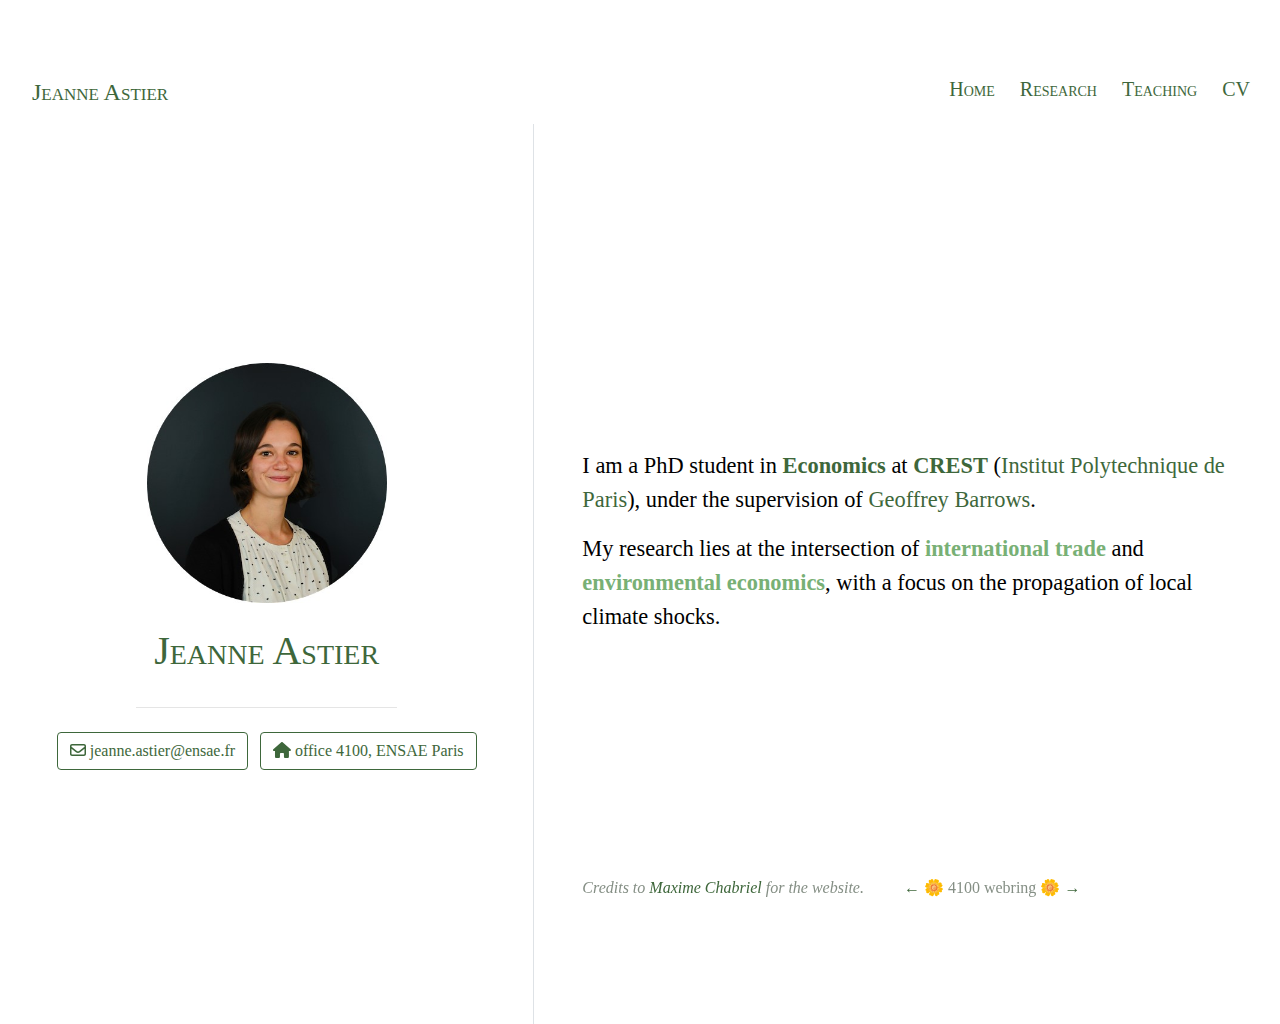
==== commit 419348b6: "update" ====
--- a/docs/index.html
+++ b/docs/index.html
@@ -582,7 +582,7 @@
         text-decoration: underline;
         cursor: pointer;
         width: fit-content;
-        font-size:18px;
+        font-size:30px;
         font-family: "Noto", serif;
       }
       
@@ -608,6 +608,7 @@
         font-size:16px;
         position: fixed;
         bottom: 0;
+        background-color: white;
       }
       </style>
       <style type="text/css">
@@ -826,7 +827,8 @@
           <div class="my-5" id="content">
             <p>I am a PhD student in <span class="dark-green-text">Economics</span> at <a href="https://crest.science/"><span class="dark-green-text">CREST</span></a> (<a href="https://www.ip-paris.fr/en">Institut Polytechnique de Paris</a>), under the supervision of <a href="https://sites.google.com/site/geoffreybarrows/">Geoffrey Barrows</a>.</p>
             <p>My research lies at the intersection of <span class="light-green-text">international trade</span> and <span class="light-green-text">environmental economics</span>, with a focus on the propagation of local climate shocks.</p>
-            <p><span class="grey-text"> <em>Credits to <a href="https://maximechabriel.github.io/">Maxime Chabriel</a> for the website.</em>          <a href="https://sites.google.com/view/gaetanmenard/home">←</a> 🌼 Webring du <b>4100</b> 🌼 <a href="https://chloeantoine.fr">→</a> </span></p>
+            <p><br></p>
+            <p><span class="grey-text"> <em>Credits to <a href="https://maximechabriel.github.io/">Maxime Chabriel</a> for the website.</em>          <a href="https://sites.google.com/view/gaetanmenard/home">←</a> 🌼 4100 webring 🌼 <a href="https://chloeantoine.fr">→</a> </span></p>
           </div>
         </div>
       </div>
@@ -863,7 +865,8 @@
             <div class="p pt-4 px-5">
               <p>I am a PhD student in <span class="dark-green-text">Economics</span> at <a href="https://crest.science/"><span class="dark-green-text">CREST</span></a> (<a href="https://www.ip-paris.fr/en">Institut Polytechnique de Paris</a>), under the supervision of <a href="https://sites.google.com/site/geoffreybarrows/">Geoffrey Barrows</a>.</p>
               <p>My research lies at the intersection of <span class="light-green-text">international trade</span> and <span class="light-green-text">environmental economics</span>, with a focus on the propagation of local climate shocks.</p>
-              <p><span class="grey-text"> <em>Credits to <a href="https://maximechabriel.github.io/">Maxime Chabriel</a> for the website.</em>          <a href="https://sites.google.com/view/gaetanmenard/home">←</a> 🌼 Webring du <b>4100</b> 🌼 <a href="https://chloeantoine.fr">→</a> </span></p>
+              <p><br></p>
+              <p><span class="grey-text"> <em>Credits to <a href="https://maximechabriel.github.io/">Maxime Chabriel</a> for the website.</em>          <a href="https://sites.google.com/view/gaetanmenard/home">←</a> 🌼 4100 webring 🌼 <a href="https://chloeantoine.fr">→</a> </span></p>
             </div>
         </div>
       </div>
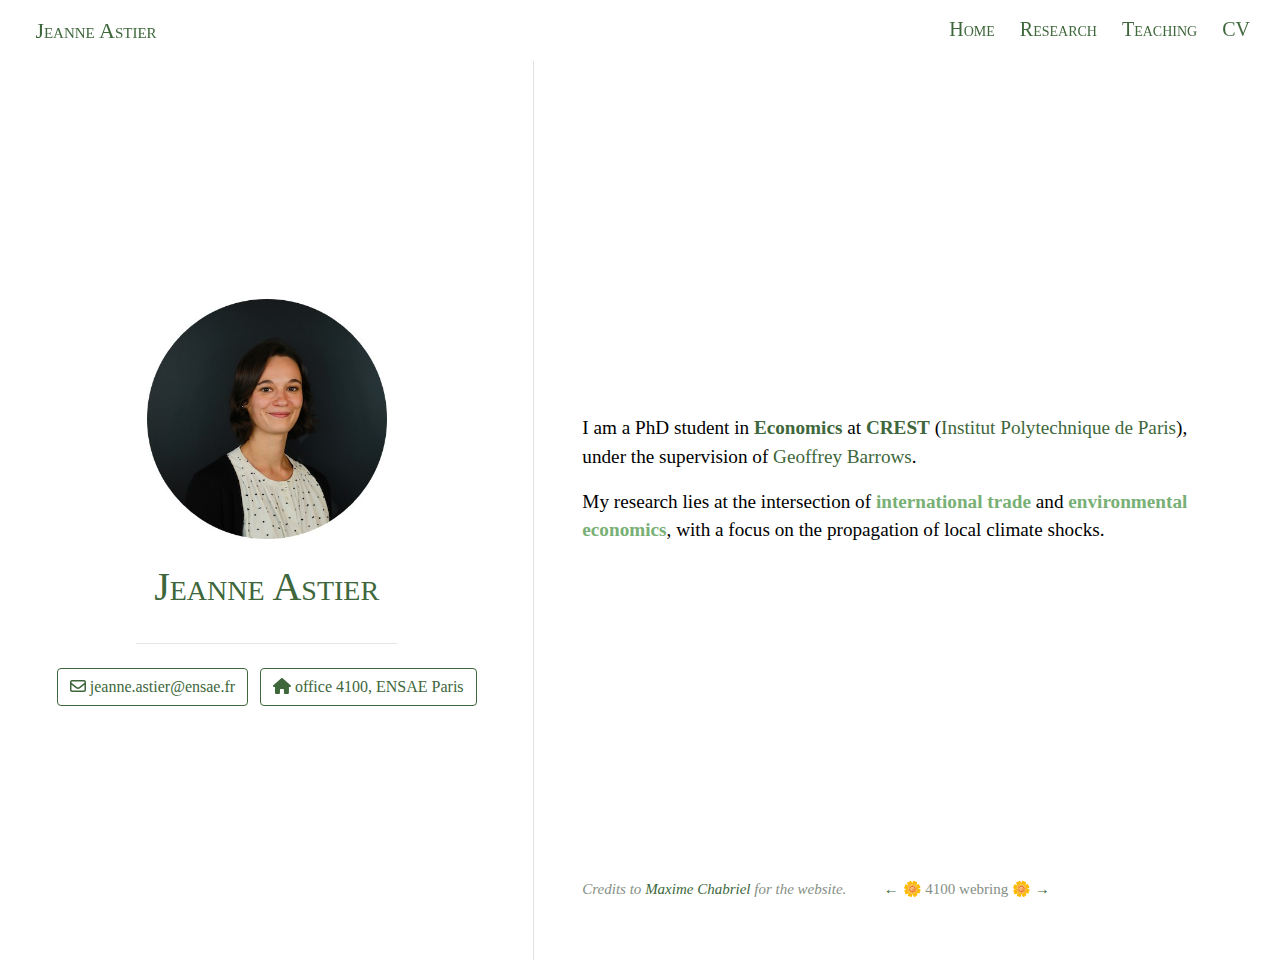
==== commit acb77fee: "update" ====
--- a/docs/index.html
+++ b/docs/index.html
@@ -469,11 +469,11 @@
       
       html {
         /*-- Main font sizes --*/
-        --title-size:      40px;
-        --body-size:       1.2rem;
-        --code-size:       16px;
-        --aside-size:      14px;
-        --fig-cap-size:    15px;
+        --title-size:      36px;
+        --body-size:       1rem;
+        --code-size:       14px;
+        --aside-size:      12px;
+        --fig-cap-size:    13px;
         /*-- Main font colors --*/
         --title-color:     rgba(120,176,117);
         --header-color:    rgba(62,103,59);
@@ -491,19 +491,19 @@
       d-byline {
         --heading-size:    0.8rem;
         --heading-color:   rgba(0, 0, 0);
-        --body-size:       1.1rem;
+        --body-size:       1rem;
         --body-color:      rgba(0, 0, 0);
       }
       
       /*-- ARTICLE TABLE OF CONTENTS --*/
       .d-contents {
-        --heading-size:    16px;
-        --contents-size:   13px;
+        --heading-size:    14px;
+        --contents-size:   12px;
       }
       
       /*-- ARTICLE APPENDIX --*/
       d-appendix {
-        --heading-size:    14px;
+        --heading-size:    12px;
         --heading-color:   rgba(0, 0, 0);
         --text-size:       0.8em;
         --text-color:      rgba(0, 0, 0);
@@ -514,7 +514,7 @@
       
       .distill-site-header {
         --font-family:      'Lora', serif;
-        --title-size:       24px;
+        --title-size:       22px;
         --text-color:       rgba(62,103,59);
         --text-size:        20px;
         --hover-color:      rgba(62,103,59);
@@ -524,7 +524,7 @@
       
       .distill-site-footer {
         --text-color:       rgba(0, 0, 0);
-        --text-size:        17px;
+        --text-size:        15px;
         --hover-color:      white;
         --bkgd-color:       rgba(240, 240, 240, 0.8); 
       }
@@ -539,7 +539,7 @@
       
       p {
         color: rgba(0, 0, 0);
-        font-size: 1.4em;
+        font-size: 1.2em;
       }
       
       a {
@@ -582,7 +582,7 @@
         text-decoration: underline;
         cursor: pointer;
         width: fit-content;
-        font-size:30px;
+        font-size:15px;
         font-family: "Noto", serif;
       }
       
@@ -605,7 +605,7 @@
       
       .grey-text {
         color: rgb(133, 143, 133);
-        font-size:16px;
+        font-size:15px;
         position: fixed;
         bottom: 0;
         background-color: white;
--- a/docs/site_libs/font-awesome-6.4.2/css/v4-shims.min.css
+++ b/docs/site_libs/font-awesome-6.4.2/css/v4-shims.min.css
@@ -0,0 +1,6 @@
+/*!
+ * Font Awesome Free 6.4.2 by @fontawesome - https://fontawesome.com
+ * License - https://fontawesome.com/license/free (Icons: CC BY 4.0, Fonts: SIL OFL 1.1, Code: MIT License)
+ * Copyright 2023 Fonticons, Inc.
+ */
+.fa.fa-glass:before{content:"\f000"}.fa.fa-envelope-o{font-family:"Font Awesome 6 Free";font-weight:400}.fa.fa-envelope-o:before{content:"\f0e0"}.fa.fa-star-o{font-family:"Font Awesome 6 Free";font-weight:400}.fa.fa-star-o:before{content:"\f005"}.fa.fa-close:before,.fa.fa-remove:before{content:"\f00d"}.fa.fa-gear:before{content:"\f013"}.fa.fa-trash-o{font-family:"Font Awesome 6 Free";font-weight:400}.fa.fa-trash-o:before{content:"\f2ed"}.fa.fa-home:before{content:"\f015"}.fa.fa-file-o{font-family:"Font Awesome 6 Free";font-weight:400}.fa.fa-file-o:before{content:"\f15b"}.fa.fa-clock-o{font-family:"Font Awesome 6 Free";font-weight:400}.fa.fa-clock-o:before{content:"\f017"}.fa.fa-arrow-circle-o-down{font-family:"Font Awesome 6 Free";font-weight:400}.fa.fa-arrow-circle-o-down:before{content:"\f358"}.fa.fa-arrow-circle-o-up{font-family:"Font Awesome 6 Free";font-weight:400}.fa.fa-arrow-circle-o-up:before{content:"\f35b"}.fa.fa-play-circle-o{font-family:"Font Awesome 6 Free";font-weight:400}.fa.fa-play-circle-o:before{content:"\f144"}.fa.fa-repeat:before,.fa.fa-rotate-right:before{content:"\f01e"}.fa.fa-refresh:before{content:"\f021"}.fa.fa-list-alt{font-family:"Font Awesome 6 Free";font-weight:400}.fa.fa-list-alt:before{content:"\f022"}.fa.fa-dedent:before{content:"\f03b"}.fa.fa-video-camera:before{content:"\f03d"}.fa.fa-picture-o{font-family:"Font Awesome 6 Free";font-weight:400}.fa.fa-picture-o:before{content:"\f03e"}.fa.fa-photo{font-family:"Font Awesome 6 Free";font-weight:400}.fa.fa-photo:before{content:"\f03e"}.fa.fa-image{font-family:"Font Awesome 6 Free";font-weight:400}.fa.fa-image:before{content:"\f03e"}.fa.fa-map-marker:before{content:"\f3c5"}.fa.fa-pencil-square-o{font-family:"Font Awesome 6 Free";font-weight:400}.fa.fa-pencil-square-o:before{content:"\f044"}.fa.fa-edit{font-family:"Font Awesome 6 Free";font-weight:400}.fa.fa-edit:before{content:"\f044"}.fa.fa-share-square-o:before{content:"\f14d"}.fa.fa-check-square-o{font-family:"Font Awesome 6 Free";font-weight:400}.fa.fa-check-square-o:before{content:"\f14a"}.fa.fa-arrows:before{content:"\f0b2"}.fa.fa-times-circle-o{font-family:"Font Awesome 6 Free";font-weight:400}.fa.fa-times-circle-o:before{content:"\f057"}.fa.fa-check-circle-o{font-family:"Font Awesome 6 Free";font-weight:400}.fa.fa-check-circle-o:before{content:"\f058"}.fa.fa-mail-forward:before{content:"\f064"}.fa.fa-expand:before{content:"\f424"}.fa.fa-compress:before{content:"\f422"}.fa.fa-eye,.fa.fa-eye-slash{font-family:"Font Awesome 6 Free";font-weight:400}.fa.fa-warning:before{content:"\f071"}.fa.fa-calendar:before{content:"\f073"}.fa.fa-arrows-v:before{content:"\f338"}.fa.fa-arrows-h:before{content:"\f337"}.fa.fa-bar-chart-o:before,.fa.fa-bar-chart:before{content:"\e0e3"}.fa.fa-twitter-square{font-family:"Font Awesome 6 Brands";font-weight:400}.fa.fa-twitter-square:before{content:"\f081"}.fa.fa-facebook-square{font-family:"Font Awesome 6 Brands";font-weight:400}.fa.fa-facebook-square:before{content:"\f082"}.fa.fa-gears:before{content:"\f085"}.fa.fa-thumbs-o-up{font-family:"Font Awesome 6 Free";font-weight:400}.fa.fa-thumbs-o-up:before{content:"\f164"}.fa.fa-thumbs-o-down{font-family:"Font Awesome 6 Free";font-weight:400}.fa.fa-thumbs-o-down:before{content:"\f165"}.fa.fa-heart-o{font-family:"Font Awesome 6 Free";font-weight:400}.fa.fa-heart-o:before{content:"\f004"}.fa.fa-sign-out:before{content:"\f2f5"}.fa.fa-linkedin-square{font-family:"Font Awesome 6 Brands";font-weight:400}.fa.fa-linkedin-square:before{content:"\f08c"}.fa.fa-thumb-tack:before{content:"\f08d"}.fa.fa-external-link:before{content:"\f35d"}.fa.fa-sign-in:before{content:"\f2f6"}.fa.fa-github-square{font-family:"Font Awesome 6 Brands";font-weight:400}.fa.fa-github-square:before{content:"\f092"}.fa.fa-lemon-o{font-family:"Font Awesome 6 Free";font-weight:400}.fa.fa-lemon-o:before{content:"\f094"}.fa.fa-square-o{font-family:"Font Awesome 6 Free";font-weight:400}.fa.fa-square-o:before{content:"\f0c8"}.fa.fa-bookmark-o{font-family:"Font Awesome 6 Free";font-weight:400}.fa.fa-bookmark-o:before{content:"\f02e"}.fa.fa-facebook,.fa.fa-twitter{font-family:"Font Awesome 6 Brands";font-weight:400}.fa.fa-facebook:before{content:"\f39e"}.fa.fa-facebook-f{font-family:"Font Awesome 6 Brands";font-weight:400}.fa.fa-facebook-f:before{content:"\f39e"}.fa.fa-github{font-family:"Font Awesome 6 Brands";font-weight:400}.fa.fa-credit-card{font-family:"Font Awesome 6 Free";font-weight:400}.fa.fa-feed:before{content:"\f09e"}.fa.fa-hdd-o{font-family:"Font Awesome 6 Free";font-weight:400}.fa.fa-hdd-o:before{content:"\f0a0"}.fa.fa-hand-o-right{font-family:"Font Awesome 6 Free";font-weight:400}.fa.fa-hand-o-right:before{content:"\f0a4"}.fa.fa-hand-o-left{font-family:"Font Awesome 6 Free";font-weight:400}.fa.fa-hand-o-left:before{content:"\f0a5"}.fa.fa-hand-o-up{font-family:"Font Awesome 6 Free";font-weight:400}.fa.fa-hand-o-up:before{content:"\f0a6"}.fa.fa-hand-o-down{font-family:"Font Awesome 6 Free";font-weight:400}.fa.fa-hand-o-down:before{content:"\f0a7"}.fa.fa-globe:before{content:"\f57d"}.fa.fa-tasks:before{content:"\f828"}.fa.fa-arrows-alt:before{content:"\f31e"}.fa.fa-group:before{content:"\f0c0"}.fa.fa-chain:before{content:"\f0c1"}.fa.fa-cut:before{content:"\f0c4"}.fa.fa-files-o{font-family:"Font Awesome 6 Free";font-weight:400}.fa.fa-files-o:before{content:"\f0c5"}.fa.fa-floppy-o{font-family:"Font Awesome 6 Free";font-weight:400}.fa.fa-floppy-o:before{content:"\f0c7"}.fa.fa-save{font-family:"Font Awesome 6 Free";font-weight:400}.fa.fa-save:before{content:"\f0c7"}.fa.fa-navicon:before,.fa.fa-reorder:before{content:"\f0c9"}.fa.fa-magic:before{content:"\e2ca"}.fa.fa-pinterest,.fa.fa-pinterest-square{font-family:"Font Awesome 6 Brands";font-weight:400}.fa.fa-pinterest-square:before{content:"\f0d3"}.fa.fa-google-plus-square{font-family:"Font Awesome 6 Brands";font-weight:400}.fa.fa-google-plus-square:before{content:"\f0d4"}.fa.fa-google-plus{font-family:"Font Awesome 6 Brands";font-weight:400}.fa.fa-google-plus:before{content:"\f0d5"}.fa.fa-money:before{content:"\f3d1"}.fa.fa-unsorted:before{content:"\f0dc"}.fa.fa-sort-desc:before{content:"\f0dd"}.fa.fa-sort-asc:before{content:"\f0de"}.fa.fa-linkedin{font-family:"Font Awesome 6 Brands";font-weight:400}.fa.fa-linkedin:before{content:"\f0e1"}.fa.fa-rotate-left:before{content:"\f0e2"}.fa.fa-legal:before{content:"\f0e3"}.fa.fa-dashboard:before,.fa.fa-tachometer:before{content:"\f625"}.fa.fa-comment-o{font-family:"Font Awesome 6 Free";font-weight:400}.fa.fa-comment-o:before{content:"\f075"}.fa.fa-comments-o{font-family:"Font Awesome 6 Free";font-weight:400}.fa.fa-comments-o:before{content:"\f086"}.fa.fa-flash:before{content:"\f0e7"}.fa.fa-clipboard:before{content:"\f0ea"}.fa.fa-lightbulb-o{font-family:"Font Awesome 6 Free";font-weight:400}.fa.fa-lightbulb-o:before{content:"\f0eb"}.fa.fa-exchange:before{content:"\f362"}.fa.fa-cloud-download:before{content:"\f0ed"}.fa.fa-cloud-upload:before{content:"\f0ee"}.fa.fa-bell-o{font-family:"Font Awesome 6 Free";font-weight:400}.fa.fa-bell-o:before{content:"\f0f3"}.fa.fa-cutlery:before{content:"\f2e7"}.fa.fa-file-text-o{font-family:"Font Awesome 6 Free";font-weight:400}.fa.fa-file-text-o:before{content:"\f15c"}.fa.fa-building-o{font-family:"Font Awesome 6 Free";font-weight:400}.fa.fa-building-o:before{content:"\f1ad"}.fa.fa-hospital-o{font-family:"Font Awesome 6 Free";font-weight:400}.fa.fa-hospital-o:before{content:"\f0f8"}.fa.fa-tablet:before{content:"\f3fa"}.fa.fa-mobile-phone:before,.fa.fa-mobile:before{content:"\f3cd"}.fa.fa-circle-o{font-family:"Font Awesome 6 Free";font-weight:400}.fa.fa-circle-o:before{content:"\f111"}.fa.fa-mail-reply:before{content:"\f3e5"}.fa.fa-github-alt{font-family:"Font Awesome 6 Brands";font-weight:400}.fa.fa-folder-o{font-family:"Font Awesome 6 Free";font-weight:400}.fa.fa-folder-o:before{content:"\f07b"}.fa.fa-folder-open-o{font-family:"Font Awesome 6 Free";font-weight:400}.fa.fa-folder-open-o:before{content:"\f07c"}.fa.fa-smile-o{font-family:"Font Awesome 6 Free";font-weight:400}.fa.fa-smile-o:before{content:"\f118"}.fa.fa-frown-o{font-family:"Font Awesome 6 Free";font-weight:400}.fa.fa-frown-o:before{content:"\f119"}.fa.fa-meh-o{font-family:"Font Awesome 6 Free";font-weight:400}.fa.fa-meh-o:before{content:"\f11a"}.fa.fa-keyboard-o{font-family:"Font Awesome 6 Free";font-weight:400}.fa.fa-keyboard-o:before{content:"\f11c"}.fa.fa-flag-o{font-family:"Font Awesome 6 Free";font-weight:400}.fa.fa-flag-o:before{content:"\f024"}.fa.fa-mail-reply-all:before{content:"\f122"}.fa.fa-star-half-o{font-family:"Font Awesome 6 Free";font-weight:400}.fa.fa-star-half-o:before{content:"\f5c0"}.fa.fa-star-half-empty{font-family:"Font Awesome 6 Free";font-weight:400}.fa.fa-star-half-empty:before{content:"\f5c0"}.fa.fa-star-half-full{font-family:"Font Awesome 6 Free";font-weight:400}.fa.fa-star-half-full:before{content:"\f5c0"}.fa.fa-code-fork:before{content:"\f126"}.fa.fa-chain-broken:before,.fa.fa-unlink:before{content:"\f127"}.fa.fa-calendar-o{font-family:"Font Awesome 6 Free";font-weight:400}.fa.fa-calendar-o:before{content:"\f133"}.fa.fa-css3,.fa.fa-html5,.fa.fa-maxcdn{font-family:"Font Awesome 6 Brands";font-weight:400}.fa.fa-unlock-alt:before{content:"\f09c"}.fa.fa-minus-square-o{font-family:"Font Awesome 6 Free";font-weight:400}.fa.fa-minus-square-o:before{content:"\f146"}.fa.fa-level-up:before{content:"\f3bf"}.fa.fa-level-down:before{content:"\f3be"}.fa.fa-pencil-square:before{content:"\f14b"}.fa.fa-external-link-square:before{content:"\f360"}.fa.fa-compass{font-family:"Font Awesome 6 Free";font-weight:400}.fa.fa-caret-square-o-down{font-family:"Font Awesome 6 Free";font-weight:400}.fa.fa-caret-square-o-down:before{content:"\f150"}.fa.fa-toggle-down{font-family:"Font Awesome 6 Free";font-weight:400}.fa.fa-toggle-down:before{content:"\f150"}.fa.fa-caret-square-o-up{font-family:"Font Awesome 6 Free";font-weight:400}.fa.fa-caret-square-o-up:before{content:"\f151"}.fa.fa-toggle-up{font-family:"Font Awesome 6 Free";font-weight:400}.fa.fa-toggle-up:before{content:"\f151"}.fa.fa-caret-square-o-right{font-family:"Font Awesome 6 Free";font-weight:400}.fa.fa-caret-square-o-right:before{content:"\f152"}.fa.fa-toggle-right{font-family:"Font Awesome 6 Free";font-weight:400}.fa.fa-toggle-right:before{content:"\f152"}.fa.fa-eur:before,.fa.fa-euro:before{content:"\f153"}.fa.fa-gbp:before{content:"\f154"}.fa.fa-dollar:before,.fa.fa-usd:before{content:"\24"}.fa.fa-inr:before,.fa.fa-rupee:before{content:"\e1bc"}.fa.fa-cny:before,.fa.fa-jpy:before,.fa.fa-rmb:before,.fa.fa-yen:before{content:"\f157"}.fa.fa-rouble:before,.fa.fa-rub:before,.fa.fa-ruble:before{content:"\f158"}.fa.fa-krw:before,.fa.fa-won:before{content:"\f159"}.fa.fa-bitcoin,.fa.fa-btc{font-family:"Font Awesome 6 Brands";font-weight:400}.fa.fa-bitcoin:before{content:"\f15a"}.fa.fa-file-text:before{content:"\f15c"}.fa.fa-sort-alpha-asc:before{content:"\f15d"}.fa.fa-sort-alpha-desc:before{content:"\f881"}.fa.fa-sort-amount-asc:before{content:"\f884"}.fa.fa-sort-amount-desc:before{content:"\f160"}.fa.fa-sort-numeric-asc:before{content:"\f162"}.fa.fa-sort-numeric-desc:before{content:"\f886"}.fa.fa-youtube-square{font-family:"Font Awesome 6 Brands";font-weight:400}.fa.fa-youtube-square:before{content:"\f431"}.fa.fa-xing,.fa.fa-xing-square,.fa.fa-youtube{font-family:"Font Awesome 6 Brands";font-weight:400}.fa.fa-xing-square:before{content:"\f169"}.fa.fa-youtube-play{font-family:"Font Awesome 6 Brands";font-weight:400}.fa.fa-youtube-play:before{content:"\f167"}.fa.fa-adn,.fa.fa-bitbucket,.fa.fa-bitbucket-square,.fa.fa-dropbox,.fa.fa-flickr,.fa.fa-instagram,.fa.fa-stack-overflow{font-family:"Font Awesome 6 Brands";font-weight:400}.fa.fa-bitbucket-square:before{content:"\f171"}.fa.fa-tumblr,.fa.fa-tumblr-square{font-family:"Font Awesome 6 Brands";font-weight:400}.fa.fa-tumblr-square:before{content:"\f174"}.fa.fa-long-arrow-down:before{content:"\f309"}.fa.fa-long-arrow-up:before{content:"\f30c"}.fa.fa-long-arrow-left:before{content:"\f30a"}.fa.fa-long-arrow-right:before{content:"\f30b"}.fa.fa-android,.fa.fa-apple,.fa.fa-dribbble,.fa.fa-foursquare,.fa.fa-gittip,.fa.fa-gratipay,.fa.fa-linux,.fa.fa-skype,.fa.fa-trello,.fa.fa-windows{font-family:"Font Awesome 6 Brands";font-weight:400}.fa.fa-gittip:before{content:"\f184"}.fa.fa-sun-o{font-family:"Font Awesome 6 Free";font-weight:400}.fa.fa-sun-o:before{content:"\f185"}.fa.fa-moon-o{font-family:"Font Awesome 6 Free";font-weight:400}.fa.fa-moon-o:before{content:"\f186"}.fa.fa-pagelines,.fa.fa-renren,.fa.fa-stack-exchange,.fa.fa-vk,.fa.fa-weibo{font-family:"Font Awesome 6 Brands";font-weight:400}.fa.fa-arrow-circle-o-right{font-family:"Font Awesome 6 Free";font-weight:400}.fa.fa-arrow-circle-o-right:before{content:"\f35a"}.fa.fa-arrow-circle-o-left{font-family:"Font Awesome 6 Free";font-weight:400}.fa.fa-arrow-circle-o-left:before{content:"\f359"}.fa.fa-caret-square-o-left{font-family:"Font Awesome 6 Free";font-weight:400}.fa.fa-caret-square-o-left:before{content:"\f191"}.fa.fa-toggle-left{font-family:"Font Awesome 6 Free";font-weight:400}.fa.fa-toggle-left:before{content:"\f191"}.fa.fa-dot-circle-o{font-family:"Font Awesome 6 Free";font-weight:400}.fa.fa-dot-circle-o:before{content:"\f192"}.fa.fa-vimeo-square{font-family:"Font Awesome 6 Brands";font-weight:400}.fa.fa-vimeo-square:before{content:"\f194"}.fa.fa-try:before,.fa.fa-turkish-lira:before{content:"\e2bb"}.fa.fa-plus-square-o{font-family:"Font Awesome 6 Free";font-weight:400}.fa.fa-plus-square-o:before{content:"\f0fe"}.fa.fa-openid,.fa.fa-slack,.fa.fa-wordpress{font-family:"Font Awesome 6 Brands";font-weight:400}.fa.fa-bank:before,.fa.fa-institution:before{content:"\f19c"}.fa.fa-mortar-board:before{content:"\f19d"}.fa.fa-google,.fa.fa-reddit,.fa.fa-reddit-square,.fa.fa-yahoo{font-family:"Font Awesome 6 Brands";font-weight:400}.fa.fa-reddit-square:before{content:"\f1a2"}.fa.fa-behance,.fa.fa-behance-square,.fa.fa-delicious,.fa.fa-digg,.fa.fa-drupal,.fa.fa-joomla,.fa.fa-pied-piper-alt,.fa.fa-pied-piper-pp,.fa.fa-stumbleupon,.fa.fa-stumbleupon-circle{font-family:"Font Awesome 6 Brands";font-weight:400}.fa.fa-behance-square:before{content:"\f1b5"}.fa.fa-steam,.fa.fa-steam-square{font-family:"Font Awesome 6 Brands";font-weight:400}.fa.fa-steam-square:before{content:"\f1b7"}.fa.fa-automobile:before{content:"\f1b9"}.fa.fa-cab:before{content:"\f1ba"}.fa.fa-deviantart,.fa.fa-soundcloud,.fa.fa-spotify{font-family:"Font Awesome 6 Brands";font-weight:400}.fa.fa-file-pdf-o{font-family:"Font Awesome 6 Free";font-weight:400}.fa.fa-file-pdf-o:before{content:"\f1c1"}.fa.fa-file-word-o{font-family:"Font Awesome 6 Free";font-weight:400}.fa.fa-file-word-o:before{content:"\f1c2"}.fa.fa-file-excel-o{font-family:"Font Awesome 6 Free";font-weight:400}.fa.fa-file-excel-o:before{content:"\f1c3"}.fa.fa-file-powerpoint-o{font-family:"Font Awesome 6 Free";font-weight:400}.fa.fa-file-powerpoint-o:before{content:"\f1c4"}.fa.fa-file-image-o{font-family:"Font Awesome 6 Free";font-weight:400}.fa.fa-file-image-o:before{content:"\f1c5"}.fa.fa-file-photo-o{font-family:"Font Awesome 6 Free";font-weight:400}.fa.fa-file-photo-o:before{content:"\f1c5"}.fa.fa-file-picture-o{font-family:"Font Awesome 6 Free";font-weight:400}.fa.fa-file-picture-o:before{content:"\f1c5"}.fa.fa-file-archive-o{font-family:"Font Awesome 6 Free";font-weight:400}.fa.fa-file-archive-o:before{content:"\f1c6"}.fa.fa-file-zip-o{font-family:"Font Awesome 6 Free";font-weight:400}.fa.fa-file-zip-o:before{content:"\f1c6"}.fa.fa-file-audio-o{font-family:"Font Awesome 6 Free";font-weight:400}.fa.fa-file-audio-o:before{content:"\f1c7"}.fa.fa-file-sound-o{font-family:"Font Awesome 6 Free";font-weight:400}.fa.fa-file-sound-o:before{content:"\f1c7"}.fa.fa-file-video-o{font-family:"Font Awesome 6 Free";font-weight:400}.fa.fa-file-video-o:before{content:"\f1c8"}.fa.fa-file-movie-o{font-family:"Font Awesome 6 Free";font-weight:400}.fa.fa-file-movie-o:before{content:"\f1c8"}.fa.fa-file-code-o{font-family:"Font Awesome 6 Free";font-weight:400}.fa.fa-file-code-o:before{content:"\f1c9"}.fa.fa-codepen,.fa.fa-jsfiddle,.fa.fa-vine{font-family:"Font Awesome 6 Brands";font-weight:400}.fa.fa-life-bouy:before,.fa.fa-life-buoy:before,.fa.fa-life-saver:before,.fa.fa-support:before{content:"\f1cd"}.fa.fa-circle-o-notch:before{content:"\f1ce"}.fa.fa-ra,.fa.fa-rebel{font-family:"Font Awesome 6 Brands";font-weight:400}.fa.fa-ra:before{content:"\f1d0"}.fa.fa-resistance{font-family:"Font Awesome 6 Brands";font-weight:400}.fa.fa-resistance:before{content:"\f1d0"}.fa.fa-empire,.fa.fa-ge{font-family:"Font Awesome 6 Brands";font-weight:400}.fa.fa-ge:before{content:"\f1d1"}.fa.fa-git-square{font-family:"Font Awesome 6 Brands";font-weight:400}.fa.fa-git-square:before{content:"\f1d2"}.fa.fa-git,.fa.fa-hacker-news,.fa.fa-y-combinator-square{font-family:"Font Awesome 6 Brands";font-weight:400}.fa.fa-y-combinator-square:before{content:"\f1d4"}.fa.fa-yc-square{font-family:"Font Awesome 6 Brands";font-weight:400}.fa.fa-yc-square:before{content:"\f1d4"}.fa.fa-qq,.fa.fa-tencent-weibo,.fa.fa-wechat,.fa.fa-weixin{font-family:"Font Awesome 6 Brands";font-weight:400}.fa.fa-wechat:before{content:"\f1d7"}.fa.fa-send:before{content:"\f1d8"}.fa.fa-paper-plane-o{font-family:"Font Awesome 6 Free";font-weight:400}.fa.fa-paper-plane-o:before{content:"\f1d8"}.fa.fa-send-o{font-family:"Font Awesome 6 Free";font-weight:400}.fa.fa-send-o:before{content:"\f1d8"}.fa.fa-circle-thin{font-family:"Font Awesome 6 Free";font-weight:400}.fa.fa-circle-thin:before{content:"\f111"}.fa.fa-header:before{content:"\f1dc"}.fa.fa-futbol-o{font-family:"Font Awesome 6 Free";font-weight:400}.fa.fa-futbol-o:before{content:"\f1e3"}.fa.fa-soccer-ball-o{font-family:"Font Awesome 6 Free";font-weight:400}.fa.fa-soccer-ball-o:before{content:"\f1e3"}.fa.fa-slideshare,.fa.fa-twitch,.fa.fa-yelp{font-family:"Font Awesome 6 Brands";font-weight:400}.fa.fa-newspaper-o{font-family:"Font Awesome 6 Free";font-weight:400}.fa.fa-newspaper-o:before{content:"\f1ea"}.fa.fa-cc-amex,.fa.fa-cc-discover,.fa.fa-cc-mastercard,.fa.fa-cc-paypal,.fa.fa-cc-stripe,.fa.fa-cc-visa,.fa.fa-google-wallet,.fa.fa-paypal{font-family:"Font Awesome 6 Brands";font-weight:400}.fa.fa-bell-slash-o{font-family:"Font Awesome 6 Free";font-weight:400}.fa.fa-bell-slash-o:before{content:"\f1f6"}.fa.fa-trash:before{content:"\f2ed"}.fa.fa-copyright{font-family:"Font Awesome 6 Free";font-weight:400}.fa.fa-eyedropper:before{content:"\f1fb"}.fa.fa-area-chart:before{content:"\f1fe"}.fa.fa-pie-chart:before{content:"\f200"}.fa.fa-line-chart:before{content:"\f201"}.fa.fa-lastfm,.fa.fa-lastfm-square{font-family:"Font Awesome 6 Brands";font-weight:400}.fa.fa-lastfm-square:before{content:"\f203"}.fa.fa-angellist,.fa.fa-ioxhost{font-family:"Font Awesome 6 Brands";font-weight:400}.fa.fa-cc{font-family:"Font Awesome 6 Free";font-weight:400}.fa.fa-cc:before{content:"\f20a"}.fa.fa-ils:before,.fa.fa-shekel:before,.fa.fa-sheqel:before{content:"\f20b"}.fa.fa-buysellads,.fa.fa-connectdevelop,.fa.fa-dashcube,.fa.fa-forumbee,.fa.fa-leanpub,.fa.fa-sellsy,.fa.fa-shirtsinbulk,.fa.fa-simplybuilt,.fa.fa-skyatlas{font-family:"Font Awesome 6 Brands";font-weight:400}.fa.fa-diamond{font-family:"Font Awesome 6 Free";font-weight:400}.fa.fa-diamond:before{content:"\f3a5"}.fa.fa-intersex:before,.fa.fa-transgender:before{content:"\f224"}.fa.fa-transgender-alt:before{content:"\f225"}.fa.fa-facebook-official{font-family:"Font Awesome 6 Brands";font-weight:400}.fa.fa-facebook-official:before{content:"\f09a"}.fa.fa-pinterest-p,.fa.fa-whatsapp{font-family:"Font Awesome 6 Brands";font-weight:400}.fa.fa-hotel:before{content:"\f236"}.fa.fa-medium,.fa.fa-viacoin,.fa.fa-y-combinator,.fa.fa-yc{font-family:"Font Awesome 6 Brands";font-weight:400}.fa.fa-yc:before{content:"\f23b"}.fa.fa-expeditedssl,.fa.fa-opencart,.fa.fa-optin-monster{font-family:"Font Awesome 6 Brands";font-weight:400}.fa.fa-battery-4:before,.fa.fa-battery:before{content:"\f240"}.fa.fa-battery-3:before{content:"\f241"}.fa.fa-battery-2:before{content:"\f242"}.fa.fa-battery-1:before{content:"\f243"}.fa.fa-battery-0:before{content:"\f244"}.fa.fa-object-group,.fa.fa-object-ungroup,.fa.fa-sticky-note-o{font-family:"Font Awesome 6 Free";font-weight:400}.fa.fa-sticky-note-o:before{content:"\f249"}.fa.fa-cc-diners-club,.fa.fa-cc-jcb{font-family:"Font Awesome 6 Brands";font-weight:400}.fa.fa-clone{font-family:"Font Awesome 6 Free";font-weight:400}.fa.fa-hourglass-o:before{content:"\f254"}.fa.fa-hourglass-1:before{content:"\f251"}.fa.fa-hourglass-2:before{content:"\f252"}.fa.fa-hourglass-3:before{content:"\f253"}.fa.fa-hand-rock-o{font-family:"Font Awesome 6 Free";font-weight:400}.fa.fa-hand-rock-o:before{content:"\f255"}.fa.fa-hand-grab-o{font-family:"Font Awesome 6 Free";font-weight:400}.fa.fa-hand-grab-o:before{content:"\f255"}.fa.fa-hand-paper-o{font-family:"Font Awesome 6 Free";font-weight:400}.fa.fa-hand-paper-o:before{content:"\f256"}.fa.fa-hand-stop-o{font-family:"Font Awesome 6 Free";font-weight:400}.fa.fa-hand-stop-o:before{content:"\f256"}.fa.fa-hand-scissors-o{font-family:"Font Awesome 6 Free";font-weight:400}.fa.fa-hand-scissors-o:before{content:"\f257"}.fa.fa-hand-lizard-o{font-family:"Font Awesome 6 Free";font-weight:400}.fa.fa-hand-lizard-o:before{content:"\f258"}.fa.fa-hand-spock-o{font-family:"Font Awesome 6 Free";font-weight:400}.fa.fa-hand-spock-o:before{content:"\f259"}.fa.fa-hand-pointer-o{font-family:"Font Awesome 6 Free";font-weight:400}.fa.fa-hand-pointer-o:before{content:"\f25a"}.fa.fa-hand-peace-o{font-family:"Font Awesome 6 Free";font-weight:400}.fa.fa-hand-peace-o:before{content:"\f25b"}.fa.fa-registered{font-family:"Font Awesome 6 Free";font-weight:400}.fa.fa-creative-commons,.fa.fa-gg,.fa.fa-gg-circle,.fa.fa-odnoklassniki,.fa.fa-odnoklassniki-square{font-family:"Font Awesome 6 Brands";font-weight:400}.fa.fa-odnoklassniki-square:before{content:"\f264"}.fa.fa-chrome,.fa.fa-firefox,.fa.fa-get-pocket,.fa.fa-internet-explorer,.fa.fa-opera,.fa.fa-safari,.fa.fa-wikipedia-w{font-family:"Font Awesome 6 Brands";font-weight:400}.fa.fa-television:before{content:"\f26c"}.fa.fa-500px,.fa.fa-amazon,.fa.fa-contao{font-family:"Font Awesome 6 Brands";font-weight:400}.fa.fa-calendar-plus-o{font-family:"Font Awesome 6 Free";font-weight:400}.fa.fa-calendar-plus-o:before{content:"\f271"}.fa.fa-calendar-minus-o{font-family:"Font Awesome 6 Free";font-weight:400}.fa.fa-calendar-minus-o:before{content:"\f272"}.fa.fa-calendar-times-o{font-family:"Font Awesome 6 Free";font-weight:400}.fa.fa-calendar-times-o:before{content:"\f273"}.fa.fa-calendar-check-o{font-family:"Font Awesome 6 Free";font-weight:400}.fa.fa-calendar-check-o:before{content:"\f274"}.fa.fa-map-o{font-family:"Font Awesome 6 Free";font-weight:400}.fa.fa-map-o:before{content:"\f279"}.fa.fa-commenting:before{content:"\f4ad"}.fa.fa-commenting-o{font-family:"Font Awesome 6 Free";font-weight:400}.fa.fa-commenting-o:before{content:"\f4ad"}.fa.fa-houzz,.fa.fa-vimeo{font-family:"Font Awesome 6 Brands";font-weight:400}.fa.fa-vimeo:before{content:"\f27d"}.fa.fa-black-tie,.fa.fa-edge,.fa.fa-fonticons,.fa.fa-reddit-alien{font-family:"Font Awesome 6 Brands";font-weight:400}.fa.fa-credit-card-alt:before{content:"\f09d"}.fa.fa-codiepie,.fa.fa-fort-awesome,.fa.fa-mixcloud,.fa.fa-modx,.fa.fa-product-hunt,.fa.fa-scribd,.fa.fa-usb{font-family:"Font Awesome 6 Brands";font-weight:400}.fa.fa-pause-circle-o{font-family:"Font Awesome 6 Free";font-weight:400}.fa.fa-pause-circle-o:before{content:"\f28b"}.fa.fa-stop-circle-o{font-family:"Font Awesome 6 Free";font-weight:400}.fa.fa-stop-circle-o:before{content:"\f28d"}.fa.fa-bluetooth,.fa.fa-bluetooth-b,.fa.fa-envira,.fa.fa-gitlab,.fa.fa-wheelchair-alt,.fa.fa-wpbeginner,.fa.fa-wpforms{font-family:"Font Awesome 6 Brands";font-weight:400}.fa.fa-wheelchair-alt:before{content:"\f368"}.fa.fa-question-circle-o{font-family:"Font Awesome 6 Free";font-weight:400}.fa.fa-question-circle-o:before{content:"\f059"}.fa.fa-volume-control-phone:before{content:"\f2a0"}.fa.fa-asl-interpreting:before{content:"\f2a3"}.fa.fa-deafness:before,.fa.fa-hard-of-hearing:before{content:"\f2a4"}.fa.fa-glide,.fa.fa-glide-g{font-family:"Font Awesome 6 Brands";font-weight:400}.fa.fa-signing:before{content:"\f2a7"}.fa.fa-viadeo,.fa.fa-viadeo-square{font-family:"Font Awesome 6 Brands";font-weight:400}.fa.fa-viadeo-square:before{content:"\f2aa"}.fa.fa-snapchat,.fa.fa-snapchat-ghost{font-family:"Font Awesome 6 Brands";font-weight:400}.fa.fa-snapchat-ghost:before{content:"\f2ab"}.fa.fa-snapchat-square{font-family:"Font Awesome 6 Brands";font-weight:400}.fa.fa-snapchat-square:before{content:"\f2ad"}.fa.fa-first-order,.fa.fa-google-plus-official,.fa.fa-pied-piper,.fa.fa-themeisle,.fa.fa-yoast{font-family:"Font Awesome 6 Brands";font-weight:400}.fa.fa-google-plus-official:before{content:"\f2b3"}.fa.fa-google-plus-circle{font-family:"Font Awesome 6 Brands";font-weight:400}.fa.fa-google-plus-circle:before{content:"\f2b3"}.fa.fa-fa,.fa.fa-font-awesome{font-family:"Font Awesome 6 Brands";font-weight:400}.fa.fa-fa:before{content:"\f2b4"}.fa.fa-handshake-o{font-family:"Font Awesome 6 Free";font-weight:400}.fa.fa-handshake-o:before{content:"\f2b5"}.fa.fa-envelope-open-o{font-family:"Font Awesome 6 Free";font-weight:400}.fa.fa-envelope-open-o:before{content:"\f2b6"}.fa.fa-linode{font-family:"Font Awesome 6 Brands";font-weight:400}.fa.fa-address-book-o{font-family:"Font Awesome 6 Free";font-weight:400}.fa.fa-address-book-o:before{content:"\f2b9"}.fa.fa-vcard:before{content:"\f2bb"}.fa.fa-address-card-o{font-family:"Font Awesome 6 Free";font-weight:400}.fa.fa-address-card-o:before{content:"\f2bb"}.fa.fa-vcard-o{font-family:"Font Awesome 6 Free";font-weight:400}.fa.fa-vcard-o:before{content:"\f2bb"}.fa.fa-user-circle-o{font-family:"Font Awesome 6 Free";font-weight:400}.fa.fa-user-circle-o:before{content:"\f2bd"}.fa.fa-user-o{font-family:"Font Awesome 6 Free";font-weight:400}.fa.fa-user-o:before{content:"\f007"}.fa.fa-id-badge{font-family:"Font Awesome 6 Free";font-weight:400}.fa.fa-drivers-license:before{content:"\f2c2"}.fa.fa-id-card-o{font-family:"Font Awesome 6 Free";font-weight:400}.fa.fa-id-card-o:before{content:"\f2c2"}.fa.fa-drivers-license-o{font-family:"Font Awesome 6 Free";font-weight:400}.fa.fa-drivers-license-o:before{content:"\f2c2"}.fa.fa-free-code-camp,.fa.fa-quora,.fa.fa-telegram{font-family:"Font Awesome 6 Brands";font-weight:400}.fa.fa-thermometer-4:before,.fa.fa-thermometer:before{content:"\f2c7"}.fa.fa-thermometer-3:before{content:"\f2c8"}.fa.fa-thermometer-2:before{content:"\f2c9"}.fa.fa-thermometer-1:before{content:"\f2ca"}.fa.fa-thermometer-0:before{content:"\f2cb"}.fa.fa-bathtub:before,.fa.fa-s15:before{content:"\f2cd"}.fa.fa-window-maximize,.fa.fa-window-restore{font-family:"Font Awesome 6 Free";font-weight:400}.fa.fa-times-rectangle:before{content:"\f410"}.fa.fa-window-close-o{font-family:"Font Awesome 6 Free";font-weight:400}.fa.fa-window-close-o:before{content:"\f410"}.fa.fa-times-rectangle-o{font-family:"Font Awesome 6 Free";font-weight:400}.fa.fa-times-rectangle-o:before{content:"\f410"}.fa.fa-bandcamp,.fa.fa-eercast,.fa.fa-etsy,.fa.fa-grav,.fa.fa-imdb,.fa.fa-ravelry{font-family:"Font Awesome 6 Brands";font-weight:400}.fa.fa-eercast:before{content:"\f2da"}.fa.fa-snowflake-o{font-family:"Font Awesome 6 Free";font-weight:400}.fa.fa-snowflake-o:before{content:"\f2dc"}.fa.fa-meetup,.fa.fa-superpowers,.fa.fa-wpexplorer{font-family:"Font Awesome 6 Brands";font-weight:400}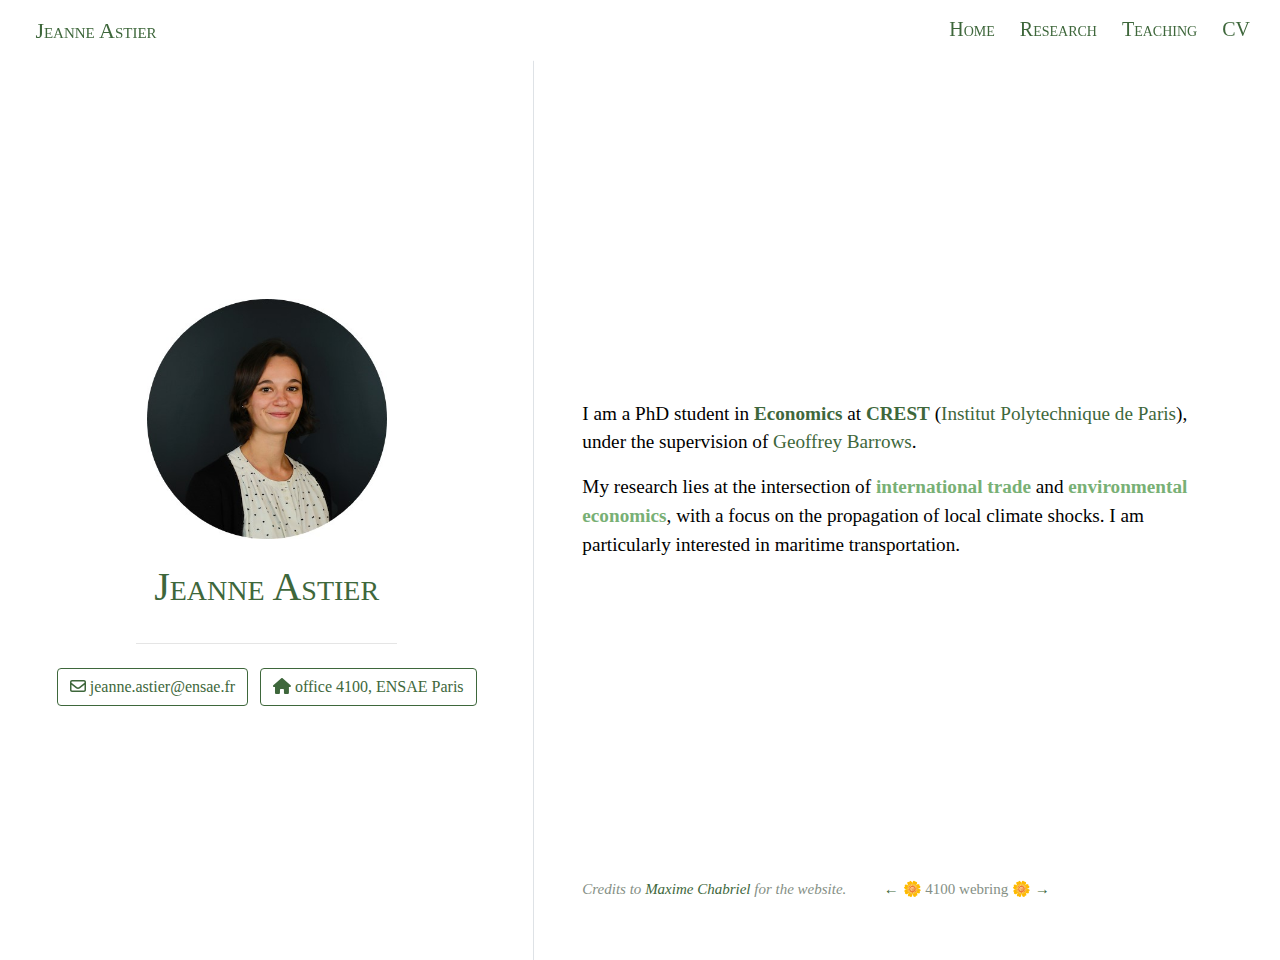
==== commit 798ea2cd: "update site" ====
--- a/docs/index.html
+++ b/docs/index.html
@@ -360,8 +360,8 @@
       </style>
       
       <script src="site_libs/jquery-3.6.0/jquery-3.6.0.min.js"></script>
-      <link href="site_libs/font-awesome-6.4.2/css/all.min.css" rel="stylesheet"/>
-      <link href="site_libs/font-awesome-6.4.2/css/v4-shims.min.css" rel="stylesheet"/>
+      <link href="site_libs/font-awesome-6.5.2/css/all.min.css" rel="stylesheet"/>
+      <link href="site_libs/font-awesome-6.5.2/css/v4-shims.min.css" rel="stylesheet"/>
       <script src="site_libs/headroom-0.9.4/headroom.min.js"></script>
       <!--/radix_placeholder_navigation_in_header-->
           <!--radix_placeholder_site_in_header-->
@@ -826,9 +826,9 @@
         <div class="d-flex flex-column col px-5 align-items-center align-self-center mh-100" style="overflow-y: scroll;">
           <div class="my-5" id="content">
             <p>I am a PhD student in <span class="dark-green-text">Economics</span> at <a href="https://crest.science/"><span class="dark-green-text">CREST</span></a> (<a href="https://www.ip-paris.fr/en">Institut Polytechnique de Paris</a>), under the supervision of <a href="https://sites.google.com/site/geoffreybarrows/">Geoffrey Barrows</a>.</p>
-            <p>My research lies at the intersection of <span class="light-green-text">international trade</span> and <span class="light-green-text">environmental economics</span>, with a focus on the propagation of local climate shocks.</p>
+            <p>My research lies at the intersection of <span class="light-green-text">international trade</span> and <span class="light-green-text">environmental economics</span>, with a focus on the propagation of local climate shocks. I am particularly interested in maritime transportation.</p>
             <p><br></p>
-            <p><span class="grey-text"> <em>Credits to <a href="https://maximechabriel.github.io/">Maxime Chabriel</a> for the website.</em>          <a href="https://sites.google.com/view/gaetanmenard/home">←</a> 🌼 4100 webring 🌼 <a href="https://chloeantoine.fr">→</a> </span></p>
+            <p><span class="grey-text"> <em>Credits to <a href="https://maximechabriel.github.io/">Maxime Chabriel</a> for the website.</em>          <a href="https://sites.google.com/view/gaetanmenard/home">←</a> 🌼 4100 webring 🌼 <a href="https://archatelain.github.io/">→</a> </span></p>
           </div>
         </div>
       </div>
@@ -864,9 +864,9 @@
             </div>
             <div class="p pt-4 px-5">
               <p>I am a PhD student in <span class="dark-green-text">Economics</span> at <a href="https://crest.science/"><span class="dark-green-text">CREST</span></a> (<a href="https://www.ip-paris.fr/en">Institut Polytechnique de Paris</a>), under the supervision of <a href="https://sites.google.com/site/geoffreybarrows/">Geoffrey Barrows</a>.</p>
-              <p>My research lies at the intersection of <span class="light-green-text">international trade</span> and <span class="light-green-text">environmental economics</span>, with a focus on the propagation of local climate shocks.</p>
+              <p>My research lies at the intersection of <span class="light-green-text">international trade</span> and <span class="light-green-text">environmental economics</span>, with a focus on the propagation of local climate shocks. I am particularly interested in maritime transportation.</p>
               <p><br></p>
-              <p><span class="grey-text"> <em>Credits to <a href="https://maximechabriel.github.io/">Maxime Chabriel</a> for the website.</em>          <a href="https://sites.google.com/view/gaetanmenard/home">←</a> 🌼 4100 webring 🌼 <a href="https://chloeantoine.fr">→</a> </span></p>
+              <p><span class="grey-text"> <em>Credits to <a href="https://maximechabriel.github.io/">Maxime Chabriel</a> for the website.</em>          <a href="https://sites.google.com/view/gaetanmenard/home">←</a> 🌼 4100 webring 🌼 <a href="https://archatelain.github.io/">→</a> </span></p>
             </div>
         </div>
       </div>
--- a/docs/site_libs/font-awesome-6.5.2/css/all.min.css
+++ b/docs/site_libs/font-awesome-6.5.2/css/all.min.css
@@ -0,0 +1,9 @@
+/*!
+ * Font Awesome Free 6.5.2 by @fontawesome - https://fontawesome.com
+ * License - https://fontawesome.com/license/free (Icons: CC BY 4.0, Fonts: SIL OFL 1.1, Code: MIT License)
+ * Copyright 2024 Fonticons, Inc.
+ */
+.fa{font-family:var(--fa-style-family,"Font Awesome 6 Free");font-weight:var(--fa-style,900)}.fa,.fa-brands,.fa-classic,.fa-regular,.fa-sharp,.fa-solid,.fab,.far,.fas{-moz-osx-font-smoothing:grayscale;-webkit-font-smoothing:antialiased;display:var(--fa-display,inline-block);font-style:normal;font-variant:normal;line-height:1;text-rendering:auto}.fa-classic,.fa-regular,.fa-solid,.far,.fas{font-family:"Font Awesome 6 Free"}.fa-brands,.fab{font-family:"Font Awesome 6 Brands"}.fa-1x{font-size:1em}.fa-2x{font-size:2em}.fa-3x{font-size:3em}.fa-4x{font-size:4em}.fa-5x{font-size:5em}.fa-6x{font-size:6em}.fa-7x{font-size:7em}.fa-8x{font-size:8em}.fa-9x{font-size:9em}.fa-10x{font-size:10em}.fa-2xs{font-size:.625em;line-height:.1em;vertical-align:.225em}.fa-xs{font-size:.75em;line-height:.08333em;vertical-align:.125em}.fa-sm{font-size:.875em;line-height:.07143em;vertical-align:.05357em}.fa-lg{font-size:1.25em;line-height:.05em;vertical-align:-.075em}.fa-xl{font-size:1.5em;line-height:.04167em;vertical-align:-.125em}.fa-2xl{font-size:2em;line-height:.03125em;vertical-align:-.1875em}.fa-fw{text-align:center;width:1.25em}.fa-ul{list-style-type:none;margin-left:var(--fa-li-margin,2.5em);padding-left:0}.fa-ul>li{position:relative}.fa-li{left:calc(var(--fa-li-width, 2em)*-1);position:absolute;text-align:center;width:var(--fa-li-width,2em);line-height:inherit}.fa-border{border-radius:var(--fa-border-radius,.1em);border:var(--fa-border-width,.08em) var(--fa-border-style,solid) var(--fa-border-color,#eee);padding:var(--fa-border-padding,.2em .25em .15em)}.fa-pull-left{float:left;margin-right:var(--fa-pull-margin,.3em)}.fa-pull-right{float:right;margin-left:var(--fa-pull-margin,.3em)}.fa-beat{-webkit-animation-name:fa-beat;animation-name:fa-beat;-webkit-animation-delay:var(--fa-animation-delay,0s);animation-delay:var(--fa-animation-delay,0s);-webkit-animation-direction:var(--fa-animation-direction,normal);animation-direction:var(--fa-animation-direction,normal);-webkit-animation-duration:var(--fa-animation-duration,1s);animation-duration:var(--fa-animation-duration,1s);-webkit-animation-iteration-count:var(--fa-animation-iteration-count,infinite);animation-iteration-count:var(--fa-animation-iteration-count,infinite);-webkit-animation-timing-function:var(--fa-animation-timing,ease-in-out);animation-timing-function:var(--fa-animation-timing,ease-in-out)}.fa-bounce{-webkit-animation-name:fa-bounce;animation-name:fa-bounce;-webkit-animation-delay:var(--fa-animation-delay,0s);animation-delay:var(--fa-animation-delay,0s);-webkit-animation-direction:var(--fa-animation-direction,normal);animation-direction:var(--fa-animation-direction,normal);-webkit-animation-duration:var(--fa-animation-duration,1s);animation-duration:var(--fa-animation-duration,1s);-webkit-animation-iteration-count:var(--fa-animation-iteration-count,infinite);animation-iteration-count:var(--fa-animation-iteration-count,infinite);-webkit-animation-timing-function:var(--fa-animation-timing,cubic-bezier(.28,.84,.42,1));animation-timing-function:var(--fa-animation-timing,cubic-bezier(.28,.84,.42,1))}.fa-fade{-webkit-animation-name:fa-fade;animation-name:fa-fade;-webkit-animation-iteration-count:var(--fa-animation-iteration-count,infinite);animation-iteration-count:var(--fa-animation-iteration-count,infinite);-webkit-animation-timing-function:var(--fa-animation-timing,cubic-bezier(.4,0,.6,1));animation-timing-function:var(--fa-animation-timing,cubic-bezier(.4,0,.6,1))}.fa-beat-fade,.fa-fade{-webkit-animation-delay:var(--fa-animation-delay,0s);animation-delay:var(--fa-animation-delay,0s);-webkit-animation-direction:var(--fa-animation-direction,normal);animation-direction:var(--fa-animation-direction,normal);-webkit-animation-duration:var(--fa-animation-duration,1s);animation-duration:var(--fa-animation-duration,1s)}.fa-beat-fade{-webkit-animation-name:fa-beat-fade;animation-name:fa-beat-fade;-webkit-animation-iteration-count:var(--fa-animation-iteration-count,infinite);animation-iteration-count:var(--fa-animation-iteration-count,infinite);-webkit-animation-timing-function:var(--fa-animation-timing,cubic-bezier(.4,0,.6,1));animation-timing-function:var(--fa-animation-timing,cubic-bezier(.4,0,.6,1))}.fa-flip{-webkit-animation-name:fa-flip;animation-name:fa-flip;-webkit-animation-delay:var(--fa-animation-delay,0s);animation-delay:var(--fa-animation-delay,0s);-webkit-animation-direction:var(--fa-animation-direction,normal);animation-direction:var(--fa-animation-direction,normal);-webkit-animation-duration:var(--fa-animation-duration,1s);animation-duration:var(--fa-animation-duration,1s);-webkit-animation-iteration-count:var(--fa-animation-iteration-count,infinite);animation-iteration-count:var(--fa-animation-iteration-count,infinite);-webkit-animation-timing-function:var(--fa-animation-timing,ease-in-out);animation-timing-function:var(--fa-animation-timing,ease-in-out)}.fa-shake{-webkit-animation-name:fa-shake;animation-name:fa-shake;-webkit-animation-duration:var(--fa-animation-duration,1s);animation-duration:var(--fa-animation-duration,1s);-webkit-animation-iteration-count:var(--fa-animation-iteration-count,infinite);animation-iteration-count:var(--fa-animation-iteration-count,infinite);-webkit-animation-timing-function:var(--fa-animation-timing,linear);animation-timing-function:var(--fa-animation-timing,linear)}.fa-shake,.fa-spin{-webkit-animation-delay:var(--fa-animation-delay,0s);animation-delay:var(--fa-animation-delay,0s);-webkit-animation-direction:var(--fa-animation-direction,normal);animation-direction:var(--fa-animation-direction,normal)}.fa-spin{-webkit-animation-name:fa-spin;animation-name:fa-spin;-webkit-animation-duration:var(--fa-animation-duration,2s);animation-duration:var(--fa-animation-duration,2s);-webkit-animation-iteration-count:var(--fa-animation-iteration-count,infinite);animation-iteration-count:var(--fa-animation-iteration-count,infinite);-webkit-animation-timing-function:var(--fa-animation-timing,linear);animation-timing-function:var(--fa-animation-timing,linear)}.fa-spin-reverse{--fa-animation-direction:reverse}.fa-pulse,.fa-spin-pulse{-webkit-animation-name:fa-spin;animation-name:fa-spin;-webkit-animation-direction:var(--fa-animation-direction,normal);animation-direction:var(--fa-animation-direction,normal);-webkit-animation-duration:var(--fa-animation-duration,1s);animation-duration:var(--fa-animation-duration,1s);-webkit-animation-iteration-count:var(--fa-animation-iteration-count,infinite);animation-iteration-count:var(--fa-animation-iteration-count,infinite);-webkit-animation-timing-function:var(--fa-animation-timing,steps(8));animation-timing-function:var(--fa-animation-timing,steps(8))}@media (prefers-reduced-motion:reduce){.fa-beat,.fa-beat-fade,.fa-bounce,.fa-fade,.fa-flip,.fa-pulse,.fa-shake,.fa-spin,.fa-spin-pulse{-webkit-animation-delay:-1ms;animation-delay:-1ms;-webkit-animation-duration:1ms;animation-duration:1ms;-webkit-animation-iteration-count:1;animation-iteration-count:1;-webkit-transition-delay:0s;transition-delay:0s;-webkit-transition-duration:0s;transition-duration:0s}}@-webkit-keyframes fa-beat{0%,90%{-webkit-transform:scale(1);transform:scale(1)}45%{-webkit-transform:scale(var(--fa-beat-scale,1.25));transform:scale(var(--fa-beat-scale,1.25))}}@keyframes fa-beat{0%,90%{-webkit-transform:scale(1);transform:scale(1)}45%{-webkit-transform:scale(var(--fa-beat-scale,1.25));transform:scale(var(--fa-beat-scale,1.25))}}@-webkit-keyframes fa-bounce{0%{-webkit-transform:scale(1) translateY(0);transform:scale(1) translateY(0)}10%{-webkit-transform:scale(var(--fa-bounce-start-scale-x,1.1),var(--fa-bounce-start-scale-y,.9)) translateY(0);transform:scale(var(--fa-bounce-start-scale-x,1.1),var(--fa-bounce-start-scale-y,.9)) translateY(0)}30%{-webkit-transform:scale(var(--fa-bounce-jump-scale-x,.9),var(--fa-bounce-jump-scale-y,1.1)) translateY(var(--fa-bounce-height,-.5em));transform:scale(var(--fa-bounce-jump-scale-x,.9),var(--fa-bounce-jump-scale-y,1.1)) translateY(var(--fa-bounce-height,-.5em))}50%{-webkit-transform:scale(var(--fa-bounce-land-scale-x,1.05),var(--fa-bounce-land-scale-y,.95)) translateY(0);transform:scale(var(--fa-bounce-land-scale-x,1.05),var(--fa-bounce-land-scale-y,.95)) translateY(0)}57%{-webkit-transform:scale(1) translateY(var(--fa-bounce-rebound,-.125em));transform:scale(1) translateY(var(--fa-bounce-rebound,-.125em))}64%{-webkit-transform:scale(1) translateY(0);transform:scale(1) translateY(0)}to{-webkit-transform:scale(1) translateY(0);transform:scale(1) translateY(0)}}@keyframes fa-bounce{0%{-webkit-transform:scale(1) translateY(0);transform:scale(1) translateY(0)}10%{-webkit-transform:scale(var(--fa-bounce-start-scale-x,1.1),var(--fa-bounce-start-scale-y,.9)) translateY(0);transform:scale(var(--fa-bounce-start-scale-x,1.1),var(--fa-bounce-start-scale-y,.9)) translateY(0)}30%{-webkit-transform:scale(var(--fa-bounce-jump-scale-x,.9),var(--fa-bounce-jump-scale-y,1.1)) translateY(var(--fa-bounce-height,-.5em));transform:scale(var(--fa-bounce-jump-scale-x,.9),var(--fa-bounce-jump-scale-y,1.1)) translateY(var(--fa-bounce-height,-.5em))}50%{-webkit-transform:scale(var(--fa-bounce-land-scale-x,1.05),var(--fa-bounce-land-scale-y,.95)) translateY(0);transform:scale(var(--fa-bounce-land-scale-x,1.05),var(--fa-bounce-land-scale-y,.95)) translateY(0)}57%{-webkit-transform:scale(1) translateY(var(--fa-bounce-rebound,-.125em));transform:scale(1) translateY(var(--fa-bounce-rebound,-.125em))}64%{-webkit-transform:scale(1) translateY(0);transform:scale(1) translateY(0)}to{-webkit-transform:scale(1) translateY(0);transform:scale(1) translateY(0)}}@-webkit-keyframes fa-fade{50%{opacity:var(--fa-fade-opacity,.4)}}@keyframes fa-fade{50%{opacity:var(--fa-fade-opacity,.4)}}@-webkit-keyframes fa-beat-fade{0%,to{opacity:var(--fa-beat-fade-opacity,.4);-webkit-transform:scale(1);transform:scale(1)}50%{opacity:1;-webkit-transform:scale(var(--fa-beat-fade-scale,1.125));transform:scale(var(--fa-beat-fade-scale,1.125))}}@keyframes fa-beat-fade{0%,to{opacity:var(--fa-beat-fade-opacity,.4);-webkit-transform:scale(1);transform:scale(1)}50%{opacity:1;-webkit-transform:scale(var(--fa-beat-fade-scale,1.125));transform:scale(var(--fa-beat-fade-scale,1.125))}}@-webkit-keyframes fa-flip{50%{-webkit-transform:rotate3d(var(--fa-flip-x,0),var(--fa-flip-y,1),var(--fa-flip-z,0),var(--fa-flip-angle,-180deg));transform:rotate3d(var(--fa-flip-x,0),var(--fa-flip-y,1),var(--fa-flip-z,0),var(--fa-flip-angle,-180deg))}}@keyframes fa-flip{50%{-webkit-transform:rotate3d(var(--fa-flip-x,0),var(--fa-flip-y,1),var(--fa-flip-z,0),var(--fa-flip-angle,-180deg));transform:rotate3d(var(--fa-flip-x,0),var(--fa-flip-y,1),var(--fa-flip-z,0),var(--fa-flip-angle,-180deg))}}@-webkit-keyframes fa-shake{0%{-webkit-transform:rotate(-15deg);transform:rotate(-15deg)}4%{-webkit-transform:rotate(15deg);transform:rotate(15deg)}8%,24%{-webkit-transform:rotate(-18deg);transform:rotate(-18deg)}12%,28%{-webkit-transform:rotate(18deg);transform:rotate(18deg)}16%{-webkit-transform:rotate(-22deg);transform:rotate(-22deg)}20%{-webkit-transform:rotate(22deg);transform:rotate(22deg)}32%{-webkit-transform:rotate(-12deg);transform:rotate(-12deg)}36%{-webkit-transform:rotate(12deg);transform:rotate(12deg)}40%,to{-webkit-transform:rotate(0deg);transform:rotate(0deg)}}@keyframes fa-shake{0%{-webkit-transform:rotate(-15deg);transform:rotate(-15deg)}4%{-webkit-transform:rotate(15deg);transform:rotate(15deg)}8%,24%{-webkit-transform:rotate(-18deg);transform:rotate(-18deg)}12%,28%{-webkit-transform:rotate(18deg);transform:rotate(18deg)}16%{-webkit-transform:rotate(-22deg);transform:rotate(-22deg)}20%{-webkit-transform:rotate(22deg);transform:rotate(22deg)}32%{-webkit-transform:rotate(-12deg);transform:rotate(-12deg)}36%{-webkit-transform:rotate(12deg);transform:rotate(12deg)}40%,to{-webkit-transform:rotate(0deg);transform:rotate(0deg)}}@-webkit-keyframes fa-spin{0%{-webkit-transform:rotate(0deg);transform:rotate(0deg)}to{-webkit-transform:rotate(1turn);transform:rotate(1turn)}}@keyframes fa-spin{0%{-webkit-transform:rotate(0deg);transform:rotate(0deg)}to{-webkit-transform:rotate(1turn);transform:rotate(1turn)}}.fa-rotate-90{-webkit-transform:rotate(90deg);transform:rotate(90deg)}.fa-rotate-180{-webkit-transform:rotate(180deg);transform:rotate(180deg)}.fa-rotate-270{-webkit-transform:rotate(270deg);transform:rotate(270deg)}.fa-flip-horizontal{-webkit-transform:scaleX(-1);transform:scaleX(-1)}.fa-flip-vertical{-webkit-transform:scaleY(-1);transform:scaleY(-1)}.fa-flip-both,.fa-flip-horizontal.fa-flip-vertical{-webkit-transform:scale(-1);transform:scale(-1)}.fa-rotate-by{-webkit-transform:rotate(var(--fa-rotate-angle,0));transform:rotate(var(--fa-rotate-angle,0))}.fa-stack{display:inline-block;height:2em;line-height:2em;position:relative;vertical-align:middle;width:2.5em}.fa-stack-1x,.fa-stack-2x{left:0;position:absolute;text-align:center;width:100%;z-index:var(--fa-stack-z-index,auto)}.fa-stack-1x{line-height:inherit}.fa-stack-2x{font-size:2em}.fa-inverse{color:var(--fa-inverse,#fff)}
+
+.fa-0:before{content:"\30"}.fa-1:before{content:"\31"}.fa-2:before{content:"\32"}.fa-3:before{content:"\33"}.fa-4:before{content:"\34"}.fa-5:before{content:"\35"}.fa-6:before{content:"\36"}.fa-7:before{content:"\37"}.fa-8:before{content:"\38"}.fa-9:before{content:"\39"}.fa-fill-drip:before{content:"\f576"}.fa-arrows-to-circle:before{content:"\e4bd"}.fa-chevron-circle-right:before,.fa-circle-chevron-right:before{content:"\f138"}.fa-at:before{content:"\40"}.fa-trash-alt:before,.fa-trash-can:before{content:"\f2ed"}.fa-text-height:before{content:"\f034"}.fa-user-times:before,.fa-user-xmark:before{content:"\f235"}.fa-stethoscope:before{content:"\f0f1"}.fa-comment-alt:before,.fa-message:before{content:"\f27a"}.fa-info:before{content:"\f129"}.fa-compress-alt:before,.fa-down-left-and-up-right-to-center:before{content:"\f422"}.fa-explosion:before{content:"\e4e9"}.fa-file-alt:before,.fa-file-lines:before,.fa-file-text:before{content:"\f15c"}.fa-wave-square:before{content:"\f83e"}.fa-ring:before{content:"\f70b"}.fa-building-un:before{content:"\e4d9"}.fa-dice-three:before{content:"\f527"}.fa-calendar-alt:before,.fa-calendar-days:before{content:"\f073"}.fa-anchor-circle-check:before{content:"\e4aa"}.fa-building-circle-arrow-right:before{content:"\e4d1"}.fa-volleyball-ball:before,.fa-volleyball:before{content:"\f45f"}.fa-arrows-up-to-line:before{content:"\e4c2"}.fa-sort-desc:before,.fa-sort-down:before{content:"\f0dd"}.fa-circle-minus:before,.fa-minus-circle:before{content:"\f056"}.fa-door-open:before{content:"\f52b"}.fa-right-from-bracket:before,.fa-sign-out-alt:before{content:"\f2f5"}.fa-atom:before{content:"\f5d2"}.fa-soap:before{content:"\e06e"}.fa-heart-music-camera-bolt:before,.fa-icons:before{content:"\f86d"}.fa-microphone-alt-slash:before,.fa-microphone-lines-slash:before{content:"\f539"}.fa-bridge-circle-check:before{content:"\e4c9"}.fa-pump-medical:before{content:"\e06a"}.fa-fingerprint:before{content:"\f577"}.fa-hand-point-right:before{content:"\f0a4"}.fa-magnifying-glass-location:before,.fa-search-location:before{content:"\f689"}.fa-forward-step:before,.fa-step-forward:before{content:"\f051"}.fa-face-smile-beam:before,.fa-smile-beam:before{content:"\f5b8"}.fa-flag-checkered:before{content:"\f11e"}.fa-football-ball:before,.fa-football:before{content:"\f44e"}.fa-school-circle-exclamation:before{content:"\e56c"}.fa-crop:before{content:"\f125"}.fa-angle-double-down:before,.fa-angles-down:before{content:"\f103"}.fa-users-rectangle:before{content:"\e594"}.fa-people-roof:before{content:"\e537"}.fa-people-line:before{content:"\e534"}.fa-beer-mug-empty:before,.fa-beer:before{content:"\f0fc"}.fa-diagram-predecessor:before{content:"\e477"}.fa-arrow-up-long:before,.fa-long-arrow-up:before{content:"\f176"}.fa-burn:before,.fa-fire-flame-simple:before{content:"\f46a"}.fa-male:before,.fa-person:before{content:"\f183"}.fa-laptop:before{content:"\f109"}.fa-file-csv:before{content:"\f6dd"}.fa-menorah:before{content:"\f676"}.fa-truck-plane:before{content:"\e58f"}.fa-record-vinyl:before{content:"\f8d9"}.fa-face-grin-stars:before,.fa-grin-stars:before{content:"\f587"}.fa-bong:before{content:"\f55c"}.fa-pastafarianism:before,.fa-spaghetti-monster-flying:before{content:"\f67b"}.fa-arrow-down-up-across-line:before{content:"\e4af"}.fa-spoon:before,.fa-utensil-spoon:before{content:"\f2e5"}.fa-jar-wheat:before{content:"\e517"}.fa-envelopes-bulk:before,.fa-mail-bulk:before{content:"\f674"}.fa-file-circle-exclamation:before{content:"\e4eb"}.fa-circle-h:before,.fa-hospital-symbol:before{content:"\f47e"}.fa-pager:before{content:"\f815"}.fa-address-book:before,.fa-contact-book:before{content:"\f2b9"}.fa-strikethrough:before{content:"\f0cc"}.fa-k:before{content:"\4b"}.fa-landmark-flag:before{content:"\e51c"}.fa-pencil-alt:before,.fa-pencil:before{content:"\f303"}.fa-backward:before{content:"\f04a"}.fa-caret-right:before{content:"\f0da"}.fa-comments:before{content:"\f086"}.fa-file-clipboard:before,.fa-paste:before{content:"\f0ea"}.fa-code-pull-request:before{content:"\e13c"}.fa-clipboard-list:before{content:"\f46d"}.fa-truck-loading:before,.fa-truck-ramp-box:before{content:"\f4de"}.fa-user-check:before{content:"\f4fc"}.fa-vial-virus:before{content:"\e597"}.fa-sheet-plastic:before{content:"\e571"}.fa-blog:before{content:"\f781"}.fa-user-ninja:before{content:"\f504"}.fa-person-arrow-up-from-line:before{content:"\e539"}.fa-scroll-torah:before,.fa-torah:before{content:"\f6a0"}.fa-broom-ball:before,.fa-quidditch-broom-ball:before,.fa-quidditch:before{content:"\f458"}.fa-toggle-off:before{content:"\f204"}.fa-archive:before,.fa-box-archive:before{content:"\f187"}.fa-person-drowning:before{content:"\e545"}.fa-arrow-down-9-1:before,.fa-sort-numeric-desc:before,.fa-sort-numeric-down-alt:before{content:"\f886"}.fa-face-grin-tongue-squint:before,.fa-grin-tongue-squint:before{content:"\f58a"}.fa-spray-can:before{content:"\f5bd"}.fa-truck-monster:before{content:"\f63b"}.fa-w:before{content:"\57"}.fa-earth-africa:before,.fa-globe-africa:before{content:"\f57c"}.fa-rainbow:before{content:"\f75b"}.fa-circle-notch:before{content:"\f1ce"}.fa-tablet-alt:before,.fa-tablet-screen-button:before{content:"\f3fa"}.fa-paw:before{content:"\f1b0"}.fa-cloud:before{content:"\f0c2"}.fa-trowel-bricks:before{content:"\e58a"}.fa-face-flushed:before,.fa-flushed:before{content:"\f579"}.fa-hospital-user:before{content:"\f80d"}.fa-tent-arrow-left-right:before{content:"\e57f"}.fa-gavel:before,.fa-legal:before{content:"\f0e3"}.fa-binoculars:before{content:"\f1e5"}.fa-microphone-slash:before{content:"\f131"}.fa-box-tissue:before{content:"\e05b"}.fa-motorcycle:before{content:"\f21c"}.fa-bell-concierge:before,.fa-concierge-bell:before{content:"\f562"}.fa-pen-ruler:before,.fa-pencil-ruler:before{content:"\f5ae"}.fa-people-arrows-left-right:before,.fa-people-arrows:before{content:"\e068"}.fa-mars-and-venus-burst:before{content:"\e523"}.fa-caret-square-right:before,.fa-square-caret-right:before{content:"\f152"}.fa-cut:before,.fa-scissors:before{content:"\f0c4"}.fa-sun-plant-wilt:before{content:"\e57a"}.fa-toilets-portable:before{content:"\e584"}.fa-hockey-puck:before{content:"\f453"}.fa-table:before{content:"\f0ce"}.fa-magnifying-glass-arrow-right:before{content:"\e521"}.fa-digital-tachograph:before,.fa-tachograph-digital:before{content:"\f566"}.fa-users-slash:before{content:"\e073"}.fa-clover:before{content:"\e139"}.fa-mail-reply:before,.fa-reply:before{content:"\f3e5"}.fa-star-and-crescent:before{content:"\f699"}.fa-house-fire:before{content:"\e50c"}.fa-minus-square:before,.fa-square-minus:before{content:"\f146"}.fa-helicopter:before{content:"\f533"}.fa-compass:before{content:"\f14e"}.fa-caret-square-down:before,.fa-square-caret-down:before{content:"\f150"}.fa-file-circle-question:before{content:"\e4ef"}.fa-laptop-code:before{content:"\f5fc"}.fa-swatchbook:before{content:"\f5c3"}.fa-prescription-bottle:before{content:"\f485"}.fa-bars:before,.fa-navicon:before{content:"\f0c9"}.fa-people-group:before{content:"\e533"}.fa-hourglass-3:before,.fa-hourglass-end:before{content:"\f253"}.fa-heart-broken:before,.fa-heart-crack:before{content:"\f7a9"}.fa-external-link-square-alt:before,.fa-square-up-right:before{content:"\f360"}.fa-face-kiss-beam:before,.fa-kiss-beam:before{content:"\f597"}.fa-film:before{content:"\f008"}.fa-ruler-horizontal:before{content:"\f547"}.fa-people-robbery:before{content:"\e536"}.fa-lightbulb:before{content:"\f0eb"}.fa-caret-left:before{content:"\f0d9"}.fa-circle-exclamation:before,.fa-exclamation-circle:before{content:"\f06a"}.fa-school-circle-xmark:before{content:"\e56d"}.fa-arrow-right-from-bracket:before,.fa-sign-out:before{content:"\f08b"}.fa-chevron-circle-down:before,.fa-circle-chevron-down:before{content:"\f13a"}.fa-unlock-alt:before,.fa-unlock-keyhole:before{content:"\f13e"}.fa-cloud-showers-heavy:before{content:"\f740"}.fa-headphones-alt:before,.fa-headphones-simple:before{content:"\f58f"}.fa-sitemap:before{content:"\f0e8"}.fa-circle-dollar-to-slot:before,.fa-donate:before{content:"\f4b9"}.fa-memory:before{content:"\f538"}.fa-road-spikes:before{content:"\e568"}.fa-fire-burner:before{content:"\e4f1"}.fa-flag:before{content:"\f024"}.fa-hanukiah:before{content:"\f6e6"}.fa-feather:before{content:"\f52d"}.fa-volume-down:before,.fa-volume-low:before{content:"\f027"}.fa-comment-slash:before{content:"\f4b3"}.fa-cloud-sun-rain:before{content:"\f743"}.fa-compress:before{content:"\f066"}.fa-wheat-alt:before,.fa-wheat-awn:before{content:"\e2cd"}.fa-ankh:before{content:"\f644"}.fa-hands-holding-child:before{content:"\e4fa"}.fa-asterisk:before{content:"\2a"}.fa-check-square:before,.fa-square-check:before{content:"\f14a"}.fa-peseta-sign:before{content:"\e221"}.fa-header:before,.fa-heading:before{content:"\f1dc"}.fa-ghost:before{content:"\f6e2"}.fa-list-squares:before,.fa-list:before{content:"\f03a"}.fa-phone-square-alt:before,.fa-square-phone-flip:before{content:"\f87b"}.fa-cart-plus:before{content:"\f217"}.fa-gamepad:before{content:"\f11b"}.fa-circle-dot:before,.fa-dot-circle:before{content:"\f192"}.fa-dizzy:before,.fa-face-dizzy:before{content:"\f567"}.fa-egg:before{content:"\f7fb"}.fa-house-medical-circle-xmark:before{content:"\e513"}.fa-campground:before{content:"\f6bb"}.fa-folder-plus:before{content:"\f65e"}.fa-futbol-ball:before,.fa-futbol:before,.fa-soccer-ball:before{content:"\f1e3"}.fa-paint-brush:before,.fa-paintbrush:before{content:"\f1fc"}.fa-lock:before{content:"\f023"}.fa-gas-pump:before{content:"\f52f"}.fa-hot-tub-person:before,.fa-hot-tub:before{content:"\f593"}.fa-map-location:before,.fa-map-marked:before{content:"\f59f"}.fa-house-flood-water:before{content:"\e50e"}.fa-tree:before{content:"\f1bb"}.fa-bridge-lock:before{content:"\e4cc"}.fa-sack-dollar:before{content:"\f81d"}.fa-edit:before,.fa-pen-to-square:before{content:"\f044"}.fa-car-side:before{content:"\f5e4"}.fa-share-alt:before,.fa-share-nodes:before{content:"\f1e0"}.fa-heart-circle-minus:before{content:"\e4ff"}.fa-hourglass-2:before,.fa-hourglass-half:before{content:"\f252"}.fa-microscope:before{content:"\f610"}.fa-sink:before{content:"\e06d"}.fa-bag-shopping:before,.fa-shopping-bag:before{content:"\f290"}.fa-arrow-down-z-a:before,.fa-sort-alpha-desc:before,.fa-sort-alpha-down-alt:before{content:"\f881"}.fa-mitten:before{content:"\f7b5"}.fa-person-rays:before{content:"\e54d"}.fa-users:before{content:"\f0c0"}.fa-eye-slash:before{content:"\f070"}.fa-flask-vial:before{content:"\e4f3"}.fa-hand-paper:before,.fa-hand:before{content:"\f256"}.fa-om:before{content:"\f679"}.fa-worm:before{content:"\e599"}.fa-house-circle-xmark:before{content:"\e50b"}.fa-plug:before{content:"\f1e6"}.fa-chevron-up:before{content:"\f077"}.fa-hand-spock:before{content:"\f259"}.fa-stopwatch:before{content:"\f2f2"}.fa-face-kiss:before,.fa-kiss:before{content:"\f596"}.fa-bridge-circle-xmark:before{content:"\e4cb"}.fa-face-grin-tongue:before,.fa-grin-tongue:before{content:"\f589"}.fa-chess-bishop:before{content:"\f43a"}.fa-face-grin-wink:before,.fa-grin-wink:before{content:"\f58c"}.fa-deaf:before,.fa-deafness:before,.fa-ear-deaf:before,.fa-hard-of-hearing:before{content:"\f2a4"}.fa-road-circle-check:before{content:"\e564"}.fa-dice-five:before{content:"\f523"}.fa-rss-square:before,.fa-square-rss:before{content:"\f143"}.fa-land-mine-on:before{content:"\e51b"}.fa-i-cursor:before{content:"\f246"}.fa-stamp:before{content:"\f5bf"}.fa-stairs:before{content:"\e289"}.fa-i:before{content:"\49"}.fa-hryvnia-sign:before,.fa-hryvnia:before{content:"\f6f2"}.fa-pills:before{content:"\f484"}.fa-face-grin-wide:before,.fa-grin-alt:before{content:"\f581"}.fa-tooth:before{content:"\f5c9"}.fa-v:before{content:"\56"}.fa-bangladeshi-taka-sign:before{content:"\e2e6"}.fa-bicycle:before{content:"\f206"}.fa-rod-asclepius:before,.fa-rod-snake:before,.fa-staff-aesculapius:before,.fa-staff-snake:before{content:"\e579"}.fa-head-side-cough-slash:before{content:"\e062"}.fa-ambulance:before,.fa-truck-medical:before{content:"\f0f9"}.fa-wheat-awn-circle-exclamation:before{content:"\e598"}.fa-snowman:before{content:"\f7d0"}.fa-mortar-pestle:before{content:"\f5a7"}.fa-road-barrier:before{content:"\e562"}.fa-school:before{content:"\f549"}.fa-igloo:before{content:"\f7ae"}.fa-joint:before{content:"\f595"}.fa-angle-right:before{content:"\f105"}.fa-horse:before{content:"\f6f0"}.fa-q:before{content:"\51"}.fa-g:before{content:"\47"}.fa-notes-medical:before{content:"\f481"}.fa-temperature-2:before,.fa-temperature-half:before,.fa-thermometer-2:before,.fa-thermometer-half:before{content:"\f2c9"}.fa-dong-sign:before{content:"\e169"}.fa-capsules:before{content:"\f46b"}.fa-poo-bolt:before,.fa-poo-storm:before{content:"\f75a"}.fa-face-frown-open:before,.fa-frown-open:before{content:"\f57a"}.fa-hand-point-up:before{content:"\f0a6"}.fa-money-bill:before{content:"\f0d6"}.fa-bookmark:before{content:"\f02e"}.fa-align-justify:before{content:"\f039"}.fa-umbrella-beach:before{content:"\f5ca"}.fa-helmet-un:before{content:"\e503"}.fa-bullseye:before{content:"\f140"}.fa-bacon:before{content:"\f7e5"}.fa-hand-point-down:before{content:"\f0a7"}.fa-arrow-up-from-bracket:before{content:"\e09a"}.fa-folder-blank:before,.fa-folder:before{content:"\f07b"}.fa-file-medical-alt:before,.fa-file-waveform:before{content:"\f478"}.fa-radiation:before{content:"\f7b9"}.fa-chart-simple:before{content:"\e473"}.fa-mars-stroke:before{content:"\f229"}.fa-vial:before{content:"\f492"}.fa-dashboard:before,.fa-gauge-med:before,.fa-gauge:before,.fa-tachometer-alt-average:before{content:"\f624"}.fa-magic-wand-sparkles:before,.fa-wand-magic-sparkles:before{content:"\e2ca"}.fa-e:before{content:"\45"}.fa-pen-alt:before,.fa-pen-clip:before{content:"\f305"}.fa-bridge-circle-exclamation:before{content:"\e4ca"}.fa-user:before{content:"\f007"}.fa-school-circle-check:before{content:"\e56b"}.fa-dumpster:before{content:"\f793"}.fa-shuttle-van:before,.fa-van-shuttle:before{content:"\f5b6"}.fa-building-user:before{content:"\e4da"}.fa-caret-square-left:before,.fa-square-caret-left:before{content:"\f191"}.fa-highlighter:before{content:"\f591"}.fa-key:before{content:"\f084"}.fa-bullhorn:before{content:"\f0a1"}.fa-globe:before{content:"\f0ac"}.fa-synagogue:before{content:"\f69b"}.fa-person-half-dress:before{content:"\e548"}.fa-road-bridge:before{content:"\e563"}.fa-location-arrow:before{content:"\f124"}.fa-c:before{content:"\43"}.fa-tablet-button:before{content:"\f10a"}.fa-building-lock:before{content:"\e4d6"}.fa-pizza-slice:before{content:"\f818"}.fa-money-bill-wave:before{content:"\f53a"}.fa-area-chart:before,.fa-chart-area:before{content:"\f1fe"}.fa-house-flag:before{content:"\e50d"}.fa-person-circle-minus:before{content:"\e540"}.fa-ban:before,.fa-cancel:before{content:"\f05e"}.fa-camera-rotate:before{content:"\e0d8"}.fa-air-freshener:before,.fa-spray-can-sparkles:before{content:"\f5d0"}.fa-star:before{content:"\f005"}.fa-repeat:before{content:"\f363"}.fa-cross:before{content:"\f654"}.fa-box:before{content:"\f466"}.fa-venus-mars:before{content:"\f228"}.fa-arrow-pointer:before,.fa-mouse-pointer:before{content:"\f245"}.fa-expand-arrows-alt:before,.fa-maximize:before{content:"\f31e"}.fa-charging-station:before{content:"\f5e7"}.fa-shapes:before,.fa-triangle-circle-square:before{content:"\f61f"}.fa-random:before,.fa-shuffle:before{content:"\f074"}.fa-person-running:before,.fa-running:before{content:"\f70c"}.fa-mobile-retro:before{content:"\e527"}.fa-grip-lines-vertical:before{content:"\f7a5"}.fa-spider:before{content:"\f717"}.fa-hands-bound:before{content:"\e4f9"}.fa-file-invoice-dollar:before{content:"\f571"}.fa-plane-circle-exclamation:before{content:"\e556"}.fa-x-ray:before{content:"\f497"}.fa-spell-check:before{content:"\f891"}.fa-slash:before{content:"\f715"}.fa-computer-mouse:before,.fa-mouse:before{content:"\f8cc"}.fa-arrow-right-to-bracket:before,.fa-sign-in:before{content:"\f090"}.fa-shop-slash:before,.fa-store-alt-slash:before{content:"\e070"}.fa-server:before{content:"\f233"}.fa-virus-covid-slash:before{content:"\e4a9"}.fa-shop-lock:before{content:"\e4a5"}.fa-hourglass-1:before,.fa-hourglass-start:before{content:"\f251"}.fa-blender-phone:before{content:"\f6b6"}.fa-building-wheat:before{content:"\e4db"}.fa-person-breastfeeding:before{content:"\e53a"}.fa-right-to-bracket:before,.fa-sign-in-alt:before{content:"\f2f6"}.fa-venus:before{content:"\f221"}.fa-passport:before{content:"\f5ab"}.fa-heart-pulse:before,.fa-heartbeat:before{content:"\f21e"}.fa-people-carry-box:before,.fa-people-carry:before{content:"\f4ce"}.fa-temperature-high:before{content:"\f769"}.fa-microchip:before{content:"\f2db"}.fa-crown:before{content:"\f521"}.fa-weight-hanging:before{content:"\f5cd"}.fa-xmarks-lines:before{content:"\e59a"}.fa-file-prescription:before{content:"\f572"}.fa-weight-scale:before,.fa-weight:before{content:"\f496"}.fa-user-friends:before,.fa-user-group:before{content:"\f500"}.fa-arrow-up-a-z:before,.fa-sort-alpha-up:before{content:"\f15e"}.fa-chess-knight:before{content:"\f441"}.fa-face-laugh-squint:before,.fa-laugh-squint:before{content:"\f59b"}.fa-wheelchair:before{content:"\f193"}.fa-arrow-circle-up:before,.fa-circle-arrow-up:before{content:"\f0aa"}.fa-toggle-on:before{content:"\f205"}.fa-person-walking:before,.fa-walking:before{content:"\f554"}.fa-l:before{content:"\4c"}.fa-fire:before{content:"\f06d"}.fa-bed-pulse:before,.fa-procedures:before{content:"\f487"}.fa-shuttle-space:before,.fa-space-shuttle:before{content:"\f197"}.fa-face-laugh:before,.fa-laugh:before{content:"\f599"}.fa-folder-open:before{content:"\f07c"}.fa-heart-circle-plus:before{content:"\e500"}.fa-code-fork:before{content:"\e13b"}.fa-city:before{content:"\f64f"}.fa-microphone-alt:before,.fa-microphone-lines:before{content:"\f3c9"}.fa-pepper-hot:before{content:"\f816"}.fa-unlock:before{content:"\f09c"}.fa-colon-sign:before{content:"\e140"}.fa-headset:before{content:"\f590"}.fa-store-slash:before{content:"\e071"}.fa-road-circle-xmark:before{content:"\e566"}.fa-user-minus:before{content:"\f503"}.fa-mars-stroke-up:before,.fa-mars-stroke-v:before{content:"\f22a"}.fa-champagne-glasses:before,.fa-glass-cheers:before{content:"\f79f"}.fa-clipboard:before{content:"\f328"}.fa-house-circle-exclamation:before{content:"\e50a"}.fa-file-arrow-up:before,.fa-file-upload:before{content:"\f574"}.fa-wifi-3:before,.fa-wifi-strong:before,.fa-wifi:before{content:"\f1eb"}.fa-bath:before,.fa-bathtub:before{content:"\f2cd"}.fa-underline:before{content:"\f0cd"}.fa-user-edit:before,.fa-user-pen:before{content:"\f4ff"}.fa-signature:before{content:"\f5b7"}.fa-stroopwafel:before{content:"\f551"}.fa-bold:before{content:"\f032"}.fa-anchor-lock:before{content:"\e4ad"}.fa-building-ngo:before{content:"\e4d7"}.fa-manat-sign:before{content:"\e1d5"}.fa-not-equal:before{content:"\f53e"}.fa-border-style:before,.fa-border-top-left:before{content:"\f853"}.fa-map-location-dot:before,.fa-map-marked-alt:before{content:"\f5a0"}.fa-jedi:before{content:"\f669"}.fa-poll:before,.fa-square-poll-vertical:before{content:"\f681"}.fa-mug-hot:before{content:"\f7b6"}.fa-battery-car:before,.fa-car-battery:before{content:"\f5df"}.fa-gift:before{content:"\f06b"}.fa-dice-two:before{content:"\f528"}.fa-chess-queen:before{content:"\f445"}.fa-glasses:before{content:"\f530"}.fa-chess-board:before{content:"\f43c"}.fa-building-circle-check:before{content:"\e4d2"}.fa-person-chalkboard:before{content:"\e53d"}.fa-mars-stroke-h:before,.fa-mars-stroke-right:before{content:"\f22b"}.fa-hand-back-fist:before,.fa-hand-rock:before{content:"\f255"}.fa-caret-square-up:before,.fa-square-caret-up:before{content:"\f151"}.fa-cloud-showers-water:before{content:"\e4e4"}.fa-bar-chart:before,.fa-chart-bar:before{content:"\f080"}.fa-hands-bubbles:before,.fa-hands-wash:before{content:"\e05e"}.fa-less-than-equal:before{content:"\f537"}.fa-train:before{content:"\f238"}.fa-eye-low-vision:before,.fa-low-vision:before{content:"\f2a8"}.fa-crow:before{content:"\f520"}.fa-sailboat:before{content:"\e445"}.fa-window-restore:before{content:"\f2d2"}.fa-plus-square:before,.fa-square-plus:before{content:"\f0fe"}.fa-torii-gate:before{content:"\f6a1"}.fa-frog:before{content:"\f52e"}.fa-bucket:before{content:"\e4cf"}.fa-image:before{content:"\f03e"}.fa-microphone:before{content:"\f130"}.fa-cow:before{content:"\f6c8"}.fa-caret-up:before{content:"\f0d8"}.fa-screwdriver:before{content:"\f54a"}.fa-folder-closed:before{content:"\e185"}.fa-house-tsunami:before{content:"\e515"}.fa-square-nfi:before{content:"\e576"}.fa-arrow-up-from-ground-water:before{content:"\e4b5"}.fa-glass-martini-alt:before,.fa-martini-glass:before{content:"\f57b"}.fa-rotate-back:before,.fa-rotate-backward:before,.fa-rotate-left:before,.fa-undo-alt:before{content:"\f2ea"}.fa-columns:before,.fa-table-columns:before{content:"\f0db"}.fa-lemon:before{content:"\f094"}.fa-head-side-mask:before{content:"\e063"}.fa-handshake:before{content:"\f2b5"}.fa-gem:before{content:"\f3a5"}.fa-dolly-box:before,.fa-dolly:before{content:"\f472"}.fa-smoking:before{content:"\f48d"}.fa-compress-arrows-alt:before,.fa-minimize:before{content:"\f78c"}.fa-monument:before{content:"\f5a6"}.fa-snowplow:before{content:"\f7d2"}.fa-angle-double-right:before,.fa-angles-right:before{content:"\f101"}.fa-cannabis:before{content:"\f55f"}.fa-circle-play:before,.fa-play-circle:before{content:"\f144"}.fa-tablets:before{content:"\f490"}.fa-ethernet:before{content:"\f796"}.fa-eur:before,.fa-euro-sign:before,.fa-euro:before{content:"\f153"}.fa-chair:before{content:"\f6c0"}.fa-check-circle:before,.fa-circle-check:before{content:"\f058"}.fa-circle-stop:before,.fa-stop-circle:before{content:"\f28d"}.fa-compass-drafting:before,.fa-drafting-compass:before{content:"\f568"}.fa-plate-wheat:before{content:"\e55a"}.fa-icicles:before{content:"\f7ad"}.fa-person-shelter:before{content:"\e54f"}.fa-neuter:before{content:"\f22c"}.fa-id-badge:before{content:"\f2c1"}.fa-marker:before{content:"\f5a1"}.fa-face-laugh-beam:before,.fa-laugh-beam:before{content:"\f59a"}.fa-helicopter-symbol:before{content:"\e502"}.fa-universal-access:before{content:"\f29a"}.fa-chevron-circle-up:before,.fa-circle-chevron-up:before{content:"\f139"}.fa-lari-sign:before{content:"\e1c8"}.fa-volcano:before{content:"\f770"}.fa-person-walking-dashed-line-arrow-right:before{content:"\e553"}.fa-gbp:before,.fa-pound-sign:before,.fa-sterling-sign:before{content:"\f154"}.fa-viruses:before{content:"\e076"}.fa-square-person-confined:before{content:"\e577"}.fa-user-tie:before{content:"\f508"}.fa-arrow-down-long:before,.fa-long-arrow-down:before{content:"\f175"}.fa-tent-arrow-down-to-line:before{content:"\e57e"}.fa-certificate:before{content:"\f0a3"}.fa-mail-reply-all:before,.fa-reply-all:before{content:"\f122"}.fa-suitcase:before{content:"\f0f2"}.fa-person-skating:before,.fa-skating:before{content:"\f7c5"}.fa-filter-circle-dollar:before,.fa-funnel-dollar:before{content:"\f662"}.fa-camera-retro:before{content:"\f083"}.fa-arrow-circle-down:before,.fa-circle-arrow-down:before{content:"\f0ab"}.fa-arrow-right-to-file:before,.fa-file-import:before{content:"\f56f"}.fa-external-link-square:before,.fa-square-arrow-up-right:before{content:"\f14c"}.fa-box-open:before{content:"\f49e"}.fa-scroll:before{content:"\f70e"}.fa-spa:before{content:"\f5bb"}.fa-location-pin-lock:before{content:"\e51f"}.fa-pause:before{content:"\f04c"}.fa-hill-avalanche:before{content:"\e507"}.fa-temperature-0:before,.fa-temperature-empty:before,.fa-thermometer-0:before,.fa-thermometer-empty:before{content:"\f2cb"}.fa-bomb:before{content:"\f1e2"}.fa-registered:before{content:"\f25d"}.fa-address-card:before,.fa-contact-card:before,.fa-vcard:before{content:"\f2bb"}.fa-balance-scale-right:before,.fa-scale-unbalanced-flip:before{content:"\f516"}.fa-subscript:before{content:"\f12c"}.fa-diamond-turn-right:before,.fa-directions:before{content:"\f5eb"}.fa-burst:before{content:"\e4dc"}.fa-house-laptop:before,.fa-laptop-house:before{content:"\e066"}.fa-face-tired:before,.fa-tired:before{content:"\f5c8"}.fa-money-bills:before{content:"\e1f3"}.fa-smog:before{content:"\f75f"}.fa-crutch:before{content:"\f7f7"}.fa-cloud-arrow-up:before,.fa-cloud-upload-alt:before,.fa-cloud-upload:before{content:"\f0ee"}.fa-palette:before{content:"\f53f"}.fa-arrows-turn-right:before{content:"\e4c0"}.fa-vest:before{content:"\e085"}.fa-ferry:before{content:"\e4ea"}.fa-arrows-down-to-people:before{content:"\e4b9"}.fa-seedling:before,.fa-sprout:before{content:"\f4d8"}.fa-arrows-alt-h:before,.fa-left-right:before{content:"\f337"}.fa-boxes-packing:before{content:"\e4c7"}.fa-arrow-circle-left:before,.fa-circle-arrow-left:before{content:"\f0a8"}.fa-group-arrows-rotate:before{content:"\e4f6"}.fa-bowl-food:before{content:"\e4c6"}.fa-candy-cane:before{content:"\f786"}.fa-arrow-down-wide-short:before,.fa-sort-amount-asc:before,.fa-sort-amount-down:before{content:"\f160"}.fa-cloud-bolt:before,.fa-thunderstorm:before{content:"\f76c"}.fa-remove-format:before,.fa-text-slash:before{content:"\f87d"}.fa-face-smile-wink:before,.fa-smile-wink:before{content:"\f4da"}.fa-file-word:before{content:"\f1c2"}.fa-file-powerpoint:before{content:"\f1c4"}.fa-arrows-h:before,.fa-arrows-left-right:before{content:"\f07e"}.fa-house-lock:before{content:"\e510"}.fa-cloud-arrow-down:before,.fa-cloud-download-alt:before,.fa-cloud-download:before{content:"\f0ed"}.fa-children:before{content:"\e4e1"}.fa-blackboard:before,.fa-chalkboard:before{content:"\f51b"}.fa-user-alt-slash:before,.fa-user-large-slash:before{content:"\f4fa"}.fa-envelope-open:before{content:"\f2b6"}.fa-handshake-alt-slash:before,.fa-handshake-simple-slash:before{content:"\e05f"}.fa-mattress-pillow:before{content:"\e525"}.fa-guarani-sign:before{content:"\e19a"}.fa-arrows-rotate:before,.fa-refresh:before,.fa-sync:before{content:"\f021"}.fa-fire-extinguisher:before{content:"\f134"}.fa-cruzeiro-sign:before{content:"\e152"}.fa-greater-than-equal:before{content:"\f532"}.fa-shield-alt:before,.fa-shield-halved:before{content:"\f3ed"}.fa-atlas:before,.fa-book-atlas:before{content:"\f558"}.fa-virus:before{content:"\e074"}.fa-envelope-circle-check:before{content:"\e4e8"}.fa-layer-group:before{content:"\f5fd"}.fa-arrows-to-dot:before{content:"\e4be"}.fa-archway:before{content:"\f557"}.fa-heart-circle-check:before{content:"\e4fd"}.fa-house-chimney-crack:before,.fa-house-damage:before{content:"\f6f1"}.fa-file-archive:before,.fa-file-zipper:before{content:"\f1c6"}.fa-square:before{content:"\f0c8"}.fa-glass-martini:before,.fa-martini-glass-empty:before{content:"\f000"}.fa-couch:before{content:"\f4b8"}.fa-cedi-sign:before{content:"\e0df"}.fa-italic:before{content:"\f033"}.fa-table-cells-column-lock:before{content:"\e678"}.fa-church:before{content:"\f51d"}.fa-comments-dollar:before{content:"\f653"}.fa-democrat:before{content:"\f747"}.fa-z:before{content:"\5a"}.fa-person-skiing:before,.fa-skiing:before{content:"\f7c9"}.fa-road-lock:before{content:"\e567"}.fa-a:before{content:"\41"}.fa-temperature-arrow-down:before,.fa-temperature-down:before{content:"\e03f"}.fa-feather-alt:before,.fa-feather-pointed:before{content:"\f56b"}.fa-p:before{content:"\50"}.fa-snowflake:before{content:"\f2dc"}.fa-newspaper:before{content:"\f1ea"}.fa-ad:before,.fa-rectangle-ad:before{content:"\f641"}.fa-arrow-circle-right:before,.fa-circle-arrow-right:before{content:"\f0a9"}.fa-filter-circle-xmark:before{content:"\e17b"}.fa-locust:before{content:"\e520"}.fa-sort:before,.fa-unsorted:before{content:"\f0dc"}.fa-list-1-2:before,.fa-list-numeric:before,.fa-list-ol:before{content:"\f0cb"}.fa-person-dress-burst:before{content:"\e544"}.fa-money-check-alt:before,.fa-money-check-dollar:before{content:"\f53d"}.fa-vector-square:before{content:"\f5cb"}.fa-bread-slice:before{content:"\f7ec"}.fa-language:before{content:"\f1ab"}.fa-face-kiss-wink-heart:before,.fa-kiss-wink-heart:before{content:"\f598"}.fa-filter:before{content:"\f0b0"}.fa-question:before{content:"\3f"}.fa-file-signature:before{content:"\f573"}.fa-arrows-alt:before,.fa-up-down-left-right:before{content:"\f0b2"}.fa-house-chimney-user:before{content:"\e065"}.fa-hand-holding-heart:before{content:"\f4be"}.fa-puzzle-piece:before{content:"\f12e"}.fa-money-check:before{content:"\f53c"}.fa-star-half-alt:before,.fa-star-half-stroke:before{content:"\f5c0"}.fa-code:before{content:"\f121"}.fa-glass-whiskey:before,.fa-whiskey-glass:before{content:"\f7a0"}.fa-building-circle-exclamation:before{content:"\e4d3"}.fa-magnifying-glass-chart:before{content:"\e522"}.fa-arrow-up-right-from-square:before,.fa-external-link:before{content:"\f08e"}.fa-cubes-stacked:before{content:"\e4e6"}.fa-krw:before,.fa-won-sign:before,.fa-won:before{content:"\f159"}.fa-virus-covid:before{content:"\e4a8"}.fa-austral-sign:before{content:"\e0a9"}.fa-f:before{content:"\46"}.fa-leaf:before{content:"\f06c"}.fa-road:before{content:"\f018"}.fa-cab:before,.fa-taxi:before{content:"\f1ba"}.fa-person-circle-plus:before{content:"\e541"}.fa-chart-pie:before,.fa-pie-chart:before{content:"\f200"}.fa-bolt-lightning:before{content:"\e0b7"}.fa-sack-xmark:before{content:"\e56a"}.fa-file-excel:before{content:"\f1c3"}.fa-file-contract:before{content:"\f56c"}.fa-fish-fins:before{content:"\e4f2"}.fa-building-flag:before{content:"\e4d5"}.fa-face-grin-beam:before,.fa-grin-beam:before{content:"\f582"}.fa-object-ungroup:before{content:"\f248"}.fa-poop:before{content:"\f619"}.fa-location-pin:before,.fa-map-marker:before{content:"\f041"}.fa-kaaba:before{content:"\f66b"}.fa-toilet-paper:before{content:"\f71e"}.fa-hard-hat:before,.fa-hat-hard:before,.fa-helmet-safety:before{content:"\f807"}.fa-eject:before{content:"\f052"}.fa-arrow-alt-circle-right:before,.fa-circle-right:before{content:"\f35a"}.fa-plane-circle-check:before{content:"\e555"}.fa-face-rolling-eyes:before,.fa-meh-rolling-eyes:before{content:"\f5a5"}.fa-object-group:before{content:"\f247"}.fa-chart-line:before,.fa-line-chart:before{content:"\f201"}.fa-mask-ventilator:before{content:"\e524"}.fa-arrow-right:before{content:"\f061"}.fa-map-signs:before,.fa-signs-post:before{content:"\f277"}.fa-cash-register:before{content:"\f788"}.fa-person-circle-question:before{content:"\e542"}.fa-h:before{content:"\48"}.fa-tarp:before{content:"\e57b"}.fa-screwdriver-wrench:before,.fa-tools:before{content:"\f7d9"}.fa-arrows-to-eye:before{content:"\e4bf"}.fa-plug-circle-bolt:before{content:"\e55b"}.fa-heart:before{content:"\f004"}.fa-mars-and-venus:before{content:"\f224"}.fa-home-user:before,.fa-house-user:before{content:"\e1b0"}.fa-dumpster-fire:before{content:"\f794"}.fa-house-crack:before{content:"\e3b1"}.fa-cocktail:before,.fa-martini-glass-citrus:before{content:"\f561"}.fa-face-surprise:before,.fa-surprise:before{content:"\f5c2"}.fa-bottle-water:before{content:"\e4c5"}.fa-circle-pause:before,.fa-pause-circle:before{content:"\f28b"}.fa-toilet-paper-slash:before{content:"\e072"}.fa-apple-alt:before,.fa-apple-whole:before{content:"\f5d1"}.fa-kitchen-set:before{content:"\e51a"}.fa-r:before{content:"\52"}.fa-temperature-1:before,.fa-temperature-quarter:before,.fa-thermometer-1:before,.fa-thermometer-quarter:before{content:"\f2ca"}.fa-cube:before{content:"\f1b2"}.fa-bitcoin-sign:before{content:"\e0b4"}.fa-shield-dog:before{content:"\e573"}.fa-solar-panel:before{content:"\f5ba"}.fa-lock-open:before{content:"\f3c1"}.fa-elevator:before{content:"\e16d"}.fa-money-bill-transfer:before{content:"\e528"}.fa-money-bill-trend-up:before{content:"\e529"}.fa-house-flood-water-circle-arrow-right:before{content:"\e50f"}.fa-poll-h:before,.fa-square-poll-horizontal:before{content:"\f682"}.fa-circle:before{content:"\f111"}.fa-backward-fast:before,.fa-fast-backward:before{content:"\f049"}.fa-recycle:before{content:"\f1b8"}.fa-user-astronaut:before{content:"\f4fb"}.fa-plane-slash:before{content:"\e069"}.fa-trademark:before{content:"\f25c"}.fa-basketball-ball:before,.fa-basketball:before{content:"\f434"}.fa-satellite-dish:before{content:"\f7c0"}.fa-arrow-alt-circle-up:before,.fa-circle-up:before{content:"\f35b"}.fa-mobile-alt:before,.fa-mobile-screen-button:before{content:"\f3cd"}.fa-volume-high:before,.fa-volume-up:before{content:"\f028"}.fa-users-rays:before{content:"\e593"}.fa-wallet:before{content:"\f555"}.fa-clipboard-check:before{content:"\f46c"}.fa-file-audio:before{content:"\f1c7"}.fa-burger:before,.fa-hamburger:before{content:"\f805"}.fa-wrench:before{content:"\f0ad"}.fa-bugs:before{content:"\e4d0"}.fa-rupee-sign:before,.fa-rupee:before{content:"\f156"}.fa-file-image:before{content:"\f1c5"}.fa-circle-question:before,.fa-question-circle:before{content:"\f059"}.fa-plane-departure:before{content:"\f5b0"}.fa-handshake-slash:before{content:"\e060"}.fa-book-bookmark:before{content:"\e0bb"}.fa-code-branch:before{content:"\f126"}.fa-hat-cowboy:before{content:"\f8c0"}.fa-bridge:before{content:"\e4c8"}.fa-phone-alt:before,.fa-phone-flip:before{content:"\f879"}.fa-truck-front:before{content:"\e2b7"}.fa-cat:before{content:"\f6be"}.fa-anchor-circle-exclamation:before{content:"\e4ab"}.fa-truck-field:before{content:"\e58d"}.fa-route:before{content:"\f4d7"}.fa-clipboard-question:before{content:"\e4e3"}.fa-panorama:before{content:"\e209"}.fa-comment-medical:before{content:"\f7f5"}.fa-teeth-open:before{content:"\f62f"}.fa-file-circle-minus:before{content:"\e4ed"}.fa-tags:before{content:"\f02c"}.fa-wine-glass:before{content:"\f4e3"}.fa-fast-forward:before,.fa-forward-fast:before{content:"\f050"}.fa-face-meh-blank:before,.fa-meh-blank:before{content:"\f5a4"}.fa-parking:before,.fa-square-parking:before{content:"\f540"}.fa-house-signal:before{content:"\e012"}.fa-bars-progress:before,.fa-tasks-alt:before{content:"\f828"}.fa-faucet-drip:before{content:"\e006"}.fa-cart-flatbed:before,.fa-dolly-flatbed:before{content:"\f474"}.fa-ban-smoking:before,.fa-smoking-ban:before{content:"\f54d"}.fa-terminal:before{content:"\f120"}.fa-mobile-button:before{content:"\f10b"}.fa-house-medical-flag:before{content:"\e514"}.fa-basket-shopping:before,.fa-shopping-basket:before{content:"\f291"}.fa-tape:before{content:"\f4db"}.fa-bus-alt:before,.fa-bus-simple:before{content:"\f55e"}.fa-eye:before{content:"\f06e"}.fa-face-sad-cry:before,.fa-sad-cry:before{content:"\f5b3"}.fa-audio-description:before{content:"\f29e"}.fa-person-military-to-person:before{content:"\e54c"}.fa-file-shield:before{content:"\e4f0"}.fa-user-slash:before{content:"\f506"}.fa-pen:before{content:"\f304"}.fa-tower-observation:before{content:"\e586"}.fa-file-code:before{content:"\f1c9"}.fa-signal-5:before,.fa-signal-perfect:before,.fa-signal:before{content:"\f012"}.fa-bus:before{content:"\f207"}.fa-heart-circle-xmark:before{content:"\e501"}.fa-home-lg:before,.fa-house-chimney:before{content:"\e3af"}.fa-window-maximize:before{content:"\f2d0"}.fa-face-frown:before,.fa-frown:before{content:"\f119"}.fa-prescription:before{content:"\f5b1"}.fa-shop:before,.fa-store-alt:before{content:"\f54f"}.fa-floppy-disk:before,.fa-save:before{content:"\f0c7"}.fa-vihara:before{content:"\f6a7"}.fa-balance-scale-left:before,.fa-scale-unbalanced:before{content:"\f515"}.fa-sort-asc:before,.fa-sort-up:before{content:"\f0de"}.fa-comment-dots:before,.fa-commenting:before{content:"\f4ad"}.fa-plant-wilt:before{content:"\e5aa"}.fa-diamond:before{content:"\f219"}.fa-face-grin-squint:before,.fa-grin-squint:before{content:"\f585"}.fa-hand-holding-dollar:before,.fa-hand-holding-usd:before{content:"\f4c0"}.fa-bacterium:before{content:"\e05a"}.fa-hand-pointer:before{content:"\f25a"}.fa-drum-steelpan:before{content:"\f56a"}.fa-hand-scissors:before{content:"\f257"}.fa-hands-praying:before,.fa-praying-hands:before{content:"\f684"}.fa-arrow-right-rotate:before,.fa-arrow-rotate-forward:before,.fa-arrow-rotate-right:before,.fa-redo:before{content:"\f01e"}.fa-biohazard:before{content:"\f780"}.fa-location-crosshairs:before,.fa-location:before{content:"\f601"}.fa-mars-double:before{content:"\f227"}.fa-child-dress:before{content:"\e59c"}.fa-users-between-lines:before{content:"\e591"}.fa-lungs-virus:before{content:"\e067"}.fa-face-grin-tears:before,.fa-grin-tears:before{content:"\f588"}.fa-phone:before{content:"\f095"}.fa-calendar-times:before,.fa-calendar-xmark:before{content:"\f273"}.fa-child-reaching:before{content:"\e59d"}.fa-head-side-virus:before{content:"\e064"}.fa-user-cog:before,.fa-user-gear:before{content:"\f4fe"}.fa-arrow-up-1-9:before,.fa-sort-numeric-up:before{content:"\f163"}.fa-door-closed:before{content:"\f52a"}.fa-shield-virus:before{content:"\e06c"}.fa-dice-six:before{content:"\f526"}.fa-mosquito-net:before{content:"\e52c"}.fa-bridge-water:before{content:"\e4ce"}.fa-person-booth:before{content:"\f756"}.fa-text-width:before{content:"\f035"}.fa-hat-wizard:before{content:"\f6e8"}.fa-pen-fancy:before{content:"\f5ac"}.fa-digging:before,.fa-person-digging:before{content:"\f85e"}.fa-trash:before{content:"\f1f8"}.fa-gauge-simple-med:before,.fa-gauge-simple:before,.fa-tachometer-average:before{content:"\f629"}.fa-book-medical:before{content:"\f7e6"}.fa-poo:before{content:"\f2fe"}.fa-quote-right-alt:before,.fa-quote-right:before{content:"\f10e"}.fa-shirt:before,.fa-t-shirt:before,.fa-tshirt:before{content:"\f553"}.fa-cubes:before{content:"\f1b3"}.fa-divide:before{content:"\f529"}.fa-tenge-sign:before,.fa-tenge:before{content:"\f7d7"}.fa-headphones:before{content:"\f025"}.fa-hands-holding:before{content:"\f4c2"}.fa-hands-clapping:before{content:"\e1a8"}.fa-republican:before{content:"\f75e"}.fa-arrow-left:before{content:"\f060"}.fa-person-circle-xmark:before{content:"\e543"}.fa-ruler:before{content:"\f545"}.fa-align-left:before{content:"\f036"}.fa-dice-d6:before{content:"\f6d1"}.fa-restroom:before{content:"\f7bd"}.fa-j:before{content:"\4a"}.fa-users-viewfinder:before{content:"\e595"}.fa-file-video:before{content:"\f1c8"}.fa-external-link-alt:before,.fa-up-right-from-square:before{content:"\f35d"}.fa-table-cells:before,.fa-th:before{content:"\f00a"}.fa-file-pdf:before{content:"\f1c1"}.fa-bible:before,.fa-book-bible:before{content:"\f647"}.fa-o:before{content:"\4f"}.fa-medkit:before,.fa-suitcase-medical:before{content:"\f0fa"}.fa-user-secret:before{content:"\f21b"}.fa-otter:before{content:"\f700"}.fa-female:before,.fa-person-dress:before{content:"\f182"}.fa-comment-dollar:before{content:"\f651"}.fa-briefcase-clock:before,.fa-business-time:before{content:"\f64a"}.fa-table-cells-large:before,.fa-th-large:before{content:"\f009"}.fa-book-tanakh:before,.fa-tanakh:before{content:"\f827"}.fa-phone-volume:before,.fa-volume-control-phone:before{content:"\f2a0"}.fa-hat-cowboy-side:before{content:"\f8c1"}.fa-clipboard-user:before{content:"\f7f3"}.fa-child:before{content:"\f1ae"}.fa-lira-sign:before{content:"\f195"}.fa-satellite:before{content:"\f7bf"}.fa-plane-lock:before{content:"\e558"}.fa-tag:before{content:"\f02b"}.fa-comment:before{content:"\f075"}.fa-birthday-cake:before,.fa-cake-candles:before,.fa-cake:before{content:"\f1fd"}.fa-envelope:before{content:"\f0e0"}.fa-angle-double-up:before,.fa-angles-up:before{content:"\f102"}.fa-paperclip:before{content:"\f0c6"}.fa-arrow-right-to-city:before{content:"\e4b3"}.fa-ribbon:before{content:"\f4d6"}.fa-lungs:before{content:"\f604"}.fa-arrow-up-9-1:before,.fa-sort-numeric-up-alt:before{content:"\f887"}.fa-litecoin-sign:before{content:"\e1d3"}.fa-border-none:before{content:"\f850"}.fa-circle-nodes:before{content:"\e4e2"}.fa-parachute-box:before{content:"\f4cd"}.fa-indent:before{content:"\f03c"}.fa-truck-field-un:before{content:"\e58e"}.fa-hourglass-empty:before,.fa-hourglass:before{content:"\f254"}.fa-mountain:before{content:"\f6fc"}.fa-user-doctor:before,.fa-user-md:before{content:"\f0f0"}.fa-circle-info:before,.fa-info-circle:before{content:"\f05a"}.fa-cloud-meatball:before{content:"\f73b"}.fa-camera-alt:before,.fa-camera:before{content:"\f030"}.fa-square-virus:before{content:"\e578"}.fa-meteor:before{content:"\f753"}.fa-car-on:before{content:"\e4dd"}.fa-sleigh:before{content:"\f7cc"}.fa-arrow-down-1-9:before,.fa-sort-numeric-asc:before,.fa-sort-numeric-down:before{content:"\f162"}.fa-hand-holding-droplet:before,.fa-hand-holding-water:before{content:"\f4c1"}.fa-water:before{content:"\f773"}.fa-calendar-check:before{content:"\f274"}.fa-braille:before{content:"\f2a1"}.fa-prescription-bottle-alt:before,.fa-prescription-bottle-medical:before{content:"\f486"}.fa-landmark:before{content:"\f66f"}.fa-truck:before{content:"\f0d1"}.fa-crosshairs:before{content:"\f05b"}.fa-person-cane:before{content:"\e53c"}.fa-tent:before{content:"\e57d"}.fa-vest-patches:before{content:"\e086"}.fa-check-double:before{content:"\f560"}.fa-arrow-down-a-z:before,.fa-sort-alpha-asc:before,.fa-sort-alpha-down:before{content:"\f15d"}.fa-money-bill-wheat:before{content:"\e52a"}.fa-cookie:before{content:"\f563"}.fa-arrow-left-rotate:before,.fa-arrow-rotate-back:before,.fa-arrow-rotate-backward:before,.fa-arrow-rotate-left:before,.fa-undo:before{content:"\f0e2"}.fa-hard-drive:before,.fa-hdd:before{content:"\f0a0"}.fa-face-grin-squint-tears:before,.fa-grin-squint-tears:before{content:"\f586"}.fa-dumbbell:before{content:"\f44b"}.fa-list-alt:before,.fa-rectangle-list:before{content:"\f022"}.fa-tarp-droplet:before{content:"\e57c"}.fa-house-medical-circle-check:before{content:"\e511"}.fa-person-skiing-nordic:before,.fa-skiing-nordic:before{content:"\f7ca"}.fa-calendar-plus:before{content:"\f271"}.fa-plane-arrival:before{content:"\f5af"}.fa-arrow-alt-circle-left:before,.fa-circle-left:before{content:"\f359"}.fa-subway:before,.fa-train-subway:before{content:"\f239"}.fa-chart-gantt:before{content:"\e0e4"}.fa-indian-rupee-sign:before,.fa-indian-rupee:before,.fa-inr:before{content:"\e1bc"}.fa-crop-alt:before,.fa-crop-simple:before{content:"\f565"}.fa-money-bill-1:before,.fa-money-bill-alt:before{content:"\f3d1"}.fa-left-long:before,.fa-long-arrow-alt-left:before{content:"\f30a"}.fa-dna:before{content:"\f471"}.fa-virus-slash:before{content:"\e075"}.fa-minus:before,.fa-subtract:before{content:"\f068"}.fa-chess:before{content:"\f439"}.fa-arrow-left-long:before,.fa-long-arrow-left:before{content:"\f177"}.fa-plug-circle-check:before{content:"\e55c"}.fa-street-view:before{content:"\f21d"}.fa-franc-sign:before{content:"\e18f"}.fa-volume-off:before{content:"\f026"}.fa-american-sign-language-interpreting:before,.fa-asl-interpreting:before,.fa-hands-american-sign-language-interpreting:before,.fa-hands-asl-interpreting:before{content:"\f2a3"}.fa-cog:before,.fa-gear:before{content:"\f013"}.fa-droplet-slash:before,.fa-tint-slash:before{content:"\f5c7"}.fa-mosque:before{content:"\f678"}.fa-mosquito:before{content:"\e52b"}.fa-star-of-david:before{content:"\f69a"}.fa-person-military-rifle:before{content:"\e54b"}.fa-cart-shopping:before,.fa-shopping-cart:before{content:"\f07a"}.fa-vials:before{content:"\f493"}.fa-plug-circle-plus:before{content:"\e55f"}.fa-place-of-worship:before{content:"\f67f"}.fa-grip-vertical:before{content:"\f58e"}.fa-arrow-turn-up:before,.fa-level-up:before{content:"\f148"}.fa-u:before{content:"\55"}.fa-square-root-alt:before,.fa-square-root-variable:before{content:"\f698"}.fa-clock-four:before,.fa-clock:before{content:"\f017"}.fa-backward-step:before,.fa-step-backward:before{content:"\f048"}.fa-pallet:before{content:"\f482"}.fa-faucet:before{content:"\e005"}.fa-baseball-bat-ball:before{content:"\f432"}.fa-s:before{content:"\53"}.fa-timeline:before{content:"\e29c"}.fa-keyboard:before{content:"\f11c"}.fa-caret-down:before{content:"\f0d7"}.fa-clinic-medical:before,.fa-house-chimney-medical:before{content:"\f7f2"}.fa-temperature-3:before,.fa-temperature-three-quarters:before,.fa-thermometer-3:before,.fa-thermometer-three-quarters:before{content:"\f2c8"}.fa-mobile-android-alt:before,.fa-mobile-screen:before{content:"\f3cf"}.fa-plane-up:before{content:"\e22d"}.fa-piggy-bank:before{content:"\f4d3"}.fa-battery-3:before,.fa-battery-half:before{content:"\f242"}.fa-mountain-city:before{content:"\e52e"}.fa-coins:before{content:"\f51e"}.fa-khanda:before{content:"\f66d"}.fa-sliders-h:before,.fa-sliders:before{content:"\f1de"}.fa-folder-tree:before{content:"\f802"}.fa-network-wired:before{content:"\f6ff"}.fa-map-pin:before{content:"\f276"}.fa-hamsa:before{content:"\f665"}.fa-cent-sign:before{content:"\e3f5"}.fa-flask:before{content:"\f0c3"}.fa-person-pregnant:before{content:"\e31e"}.fa-wand-sparkles:before{content:"\f72b"}.fa-ellipsis-v:before,.fa-ellipsis-vertical:before{content:"\f142"}.fa-ticket:before{content:"\f145"}.fa-power-off:before{content:"\f011"}.fa-long-arrow-alt-right:before,.fa-right-long:before{content:"\f30b"}.fa-flag-usa:before{content:"\f74d"}.fa-laptop-file:before{content:"\e51d"}.fa-teletype:before,.fa-tty:before{content:"\f1e4"}.fa-diagram-next:before{content:"\e476"}.fa-person-rifle:before{content:"\e54e"}.fa-house-medical-circle-exclamation:before{content:"\e512"}.fa-closed-captioning:before{content:"\f20a"}.fa-hiking:before,.fa-person-hiking:before{content:"\f6ec"}.fa-venus-double:before{content:"\f226"}.fa-images:before{content:"\f302"}.fa-calculator:before{content:"\f1ec"}.fa-people-pulling:before{content:"\e535"}.fa-n:before{content:"\4e"}.fa-cable-car:before,.fa-tram:before{content:"\f7da"}.fa-cloud-rain:before{content:"\f73d"}.fa-building-circle-xmark:before{content:"\e4d4"}.fa-ship:before{content:"\f21a"}.fa-arrows-down-to-line:before{content:"\e4b8"}.fa-download:before{content:"\f019"}.fa-face-grin:before,.fa-grin:before{content:"\f580"}.fa-backspace:before,.fa-delete-left:before{content:"\f55a"}.fa-eye-dropper-empty:before,.fa-eye-dropper:before,.fa-eyedropper:before{content:"\f1fb"}.fa-file-circle-check:before{content:"\e5a0"}.fa-forward:before{content:"\f04e"}.fa-mobile-android:before,.fa-mobile-phone:before,.fa-mobile:before{content:"\f3ce"}.fa-face-meh:before,.fa-meh:before{content:"\f11a"}.fa-align-center:before{content:"\f037"}.fa-book-dead:before,.fa-book-skull:before{content:"\f6b7"}.fa-drivers-license:before,.fa-id-card:before{content:"\f2c2"}.fa-dedent:before,.fa-outdent:before{content:"\f03b"}.fa-heart-circle-exclamation:before{content:"\e4fe"}.fa-home-alt:before,.fa-home-lg-alt:before,.fa-home:before,.fa-house:before{content:"\f015"}.fa-calendar-week:before{content:"\f784"}.fa-laptop-medical:before{content:"\f812"}.fa-b:before{content:"\42"}.fa-file-medical:before{content:"\f477"}.fa-dice-one:before{content:"\f525"}.fa-kiwi-bird:before{content:"\f535"}.fa-arrow-right-arrow-left:before,.fa-exchange:before{content:"\f0ec"}.fa-redo-alt:before,.fa-rotate-forward:before,.fa-rotate-right:before{content:"\f2f9"}.fa-cutlery:before,.fa-utensils:before{content:"\f2e7"}.fa-arrow-up-wide-short:before,.fa-sort-amount-up:before{content:"\f161"}.fa-mill-sign:before{content:"\e1ed"}.fa-bowl-rice:before{content:"\e2eb"}.fa-skull:before{content:"\f54c"}.fa-broadcast-tower:before,.fa-tower-broadcast:before{content:"\f519"}.fa-truck-pickup:before{content:"\f63c"}.fa-long-arrow-alt-up:before,.fa-up-long:before{content:"\f30c"}.fa-stop:before{content:"\f04d"}.fa-code-merge:before{content:"\f387"}.fa-upload:before{content:"\f093"}.fa-hurricane:before{content:"\f751"}.fa-mound:before{content:"\e52d"}.fa-toilet-portable:before{content:"\e583"}.fa-compact-disc:before{content:"\f51f"}.fa-file-arrow-down:before,.fa-file-download:before{content:"\f56d"}.fa-caravan:before{content:"\f8ff"}.fa-shield-cat:before{content:"\e572"}.fa-bolt:before,.fa-zap:before{content:"\f0e7"}.fa-glass-water:before{content:"\e4f4"}.fa-oil-well:before{content:"\e532"}.fa-vault:before{content:"\e2c5"}.fa-mars:before{content:"\f222"}.fa-toilet:before{content:"\f7d8"}.fa-plane-circle-xmark:before{content:"\e557"}.fa-cny:before,.fa-jpy:before,.fa-rmb:before,.fa-yen-sign:before,.fa-yen:before{content:"\f157"}.fa-rouble:before,.fa-rub:before,.fa-ruble-sign:before,.fa-ruble:before{content:"\f158"}.fa-sun:before{content:"\f185"}.fa-guitar:before{content:"\f7a6"}.fa-face-laugh-wink:before,.fa-laugh-wink:before{content:"\f59c"}.fa-horse-head:before{content:"\f7ab"}.fa-bore-hole:before{content:"\e4c3"}.fa-industry:before{content:"\f275"}.fa-arrow-alt-circle-down:before,.fa-circle-down:before{content:"\f358"}.fa-arrows-turn-to-dots:before{content:"\e4c1"}.fa-florin-sign:before{content:"\e184"}.fa-arrow-down-short-wide:before,.fa-sort-amount-desc:before,.fa-sort-amount-down-alt:before{content:"\f884"}.fa-less-than:before{content:"\3c"}.fa-angle-down:before{content:"\f107"}.fa-car-tunnel:before{content:"\e4de"}.fa-head-side-cough:before{content:"\e061"}.fa-grip-lines:before{content:"\f7a4"}.fa-thumbs-down:before{content:"\f165"}.fa-user-lock:before{content:"\f502"}.fa-arrow-right-long:before,.fa-long-arrow-right:before{content:"\f178"}.fa-anchor-circle-xmark:before{content:"\e4ac"}.fa-ellipsis-h:before,.fa-ellipsis:before{content:"\f141"}.fa-chess-pawn:before{content:"\f443"}.fa-first-aid:before,.fa-kit-medical:before{content:"\f479"}.fa-person-through-window:before{content:"\e5a9"}.fa-toolbox:before{content:"\f552"}.fa-hands-holding-circle:before{content:"\e4fb"}.fa-bug:before{content:"\f188"}.fa-credit-card-alt:before,.fa-credit-card:before{content:"\f09d"}.fa-automobile:before,.fa-car:before{content:"\f1b9"}.fa-hand-holding-hand:before{content:"\e4f7"}.fa-book-open-reader:before,.fa-book-reader:before{content:"\f5da"}.fa-mountain-sun:before{content:"\e52f"}.fa-arrows-left-right-to-line:before{content:"\e4ba"}.fa-dice-d20:before{content:"\f6cf"}.fa-truck-droplet:before{content:"\e58c"}.fa-file-circle-xmark:before{content:"\e5a1"}.fa-temperature-arrow-up:before,.fa-temperature-up:before{content:"\e040"}.fa-medal:before{content:"\f5a2"}.fa-bed:before{content:"\f236"}.fa-h-square:before,.fa-square-h:before{content:"\f0fd"}.fa-podcast:before{content:"\f2ce"}.fa-temperature-4:before,.fa-temperature-full:before,.fa-thermometer-4:before,.fa-thermometer-full:before{content:"\f2c7"}.fa-bell:before{content:"\f0f3"}.fa-superscript:before{content:"\f12b"}.fa-plug-circle-xmark:before{content:"\e560"}.fa-star-of-life:before{content:"\f621"}.fa-phone-slash:before{content:"\f3dd"}.fa-paint-roller:before{content:"\f5aa"}.fa-hands-helping:before,.fa-handshake-angle:before{content:"\f4c4"}.fa-location-dot:before,.fa-map-marker-alt:before{content:"\f3c5"}.fa-file:before{content:"\f15b"}.fa-greater-than:before{content:"\3e"}.fa-person-swimming:before,.fa-swimmer:before{content:"\f5c4"}.fa-arrow-down:before{content:"\f063"}.fa-droplet:before,.fa-tint:before{content:"\f043"}.fa-eraser:before{content:"\f12d"}.fa-earth-america:before,.fa-earth-americas:before,.fa-earth:before,.fa-globe-americas:before{content:"\f57d"}.fa-person-burst:before{content:"\e53b"}.fa-dove:before{content:"\f4ba"}.fa-battery-0:before,.fa-battery-empty:before{content:"\f244"}.fa-socks:before{content:"\f696"}.fa-inbox:before{content:"\f01c"}.fa-section:before{content:"\e447"}.fa-gauge-high:before,.fa-tachometer-alt-fast:before,.fa-tachometer-alt:before{content:"\f625"}.fa-envelope-open-text:before{content:"\f658"}.fa-hospital-alt:before,.fa-hospital-wide:before,.fa-hospital:before{content:"\f0f8"}.fa-wine-bottle:before{content:"\f72f"}.fa-chess-rook:before{content:"\f447"}.fa-bars-staggered:before,.fa-reorder:before,.fa-stream:before{content:"\f550"}.fa-dharmachakra:before{content:"\f655"}.fa-hotdog:before{content:"\f80f"}.fa-blind:before,.fa-person-walking-with-cane:before{content:"\f29d"}.fa-drum:before{content:"\f569"}.fa-ice-cream:before{content:"\f810"}.fa-heart-circle-bolt:before{content:"\e4fc"}.fa-fax:before{content:"\f1ac"}.fa-paragraph:before{content:"\f1dd"}.fa-check-to-slot:before,.fa-vote-yea:before{content:"\f772"}.fa-star-half:before{content:"\f089"}.fa-boxes-alt:before,.fa-boxes-stacked:before,.fa-boxes:before{content:"\f468"}.fa-chain:before,.fa-link:before{content:"\f0c1"}.fa-assistive-listening-systems:before,.fa-ear-listen:before{content:"\f2a2"}.fa-tree-city:before{content:"\e587"}.fa-play:before{content:"\f04b"}.fa-font:before{content:"\f031"}.fa-table-cells-row-lock:before{content:"\e67a"}.fa-rupiah-sign:before{content:"\e23d"}.fa-magnifying-glass:before,.fa-search:before{content:"\f002"}.fa-ping-pong-paddle-ball:before,.fa-table-tennis-paddle-ball:before,.fa-table-tennis:before{content:"\f45d"}.fa-diagnoses:before,.fa-person-dots-from-line:before{content:"\f470"}.fa-trash-can-arrow-up:before,.fa-trash-restore-alt:before{content:"\f82a"}.fa-naira-sign:before{content:"\e1f6"}.fa-cart-arrow-down:before{content:"\f218"}.fa-walkie-talkie:before{content:"\f8ef"}.fa-file-edit:before,.fa-file-pen:before{content:"\f31c"}.fa-receipt:before{content:"\f543"}.fa-pen-square:before,.fa-pencil-square:before,.fa-square-pen:before{content:"\f14b"}.fa-suitcase-rolling:before{content:"\f5c1"}.fa-person-circle-exclamation:before{content:"\e53f"}.fa-chevron-down:before{content:"\f078"}.fa-battery-5:before,.fa-battery-full:before,.fa-battery:before{content:"\f240"}.fa-skull-crossbones:before{content:"\f714"}.fa-code-compare:before{content:"\e13a"}.fa-list-dots:before,.fa-list-ul:before{content:"\f0ca"}.fa-school-lock:before{content:"\e56f"}.fa-tower-cell:before{content:"\e585"}.fa-down-long:before,.fa-long-arrow-alt-down:before{content:"\f309"}.fa-ranking-star:before{content:"\e561"}.fa-chess-king:before{content:"\f43f"}.fa-person-harassing:before{content:"\e549"}.fa-brazilian-real-sign:before{content:"\e46c"}.fa-landmark-alt:before,.fa-landmark-dome:before{content:"\f752"}.fa-arrow-up:before{content:"\f062"}.fa-television:before,.fa-tv-alt:before,.fa-tv:before{content:"\f26c"}.fa-shrimp:before{content:"\e448"}.fa-list-check:before,.fa-tasks:before{content:"\f0ae"}.fa-jug-detergent:before{content:"\e519"}.fa-circle-user:before,.fa-user-circle:before{content:"\f2bd"}.fa-user-shield:before{content:"\f505"}.fa-wind:before{content:"\f72e"}.fa-car-burst:before,.fa-car-crash:before{content:"\f5e1"}.fa-y:before{content:"\59"}.fa-person-snowboarding:before,.fa-snowboarding:before{content:"\f7ce"}.fa-shipping-fast:before,.fa-truck-fast:before{content:"\f48b"}.fa-fish:before{content:"\f578"}.fa-user-graduate:before{content:"\f501"}.fa-adjust:before,.fa-circle-half-stroke:before{content:"\f042"}.fa-clapperboard:before{content:"\e131"}.fa-circle-radiation:before,.fa-radiation-alt:before{content:"\f7ba"}.fa-baseball-ball:before,.fa-baseball:before{content:"\f433"}.fa-jet-fighter-up:before{content:"\e518"}.fa-diagram-project:before,.fa-project-diagram:before{content:"\f542"}.fa-copy:before{content:"\f0c5"}.fa-volume-mute:before,.fa-volume-times:before,.fa-volume-xmark:before{content:"\f6a9"}.fa-hand-sparkles:before{content:"\e05d"}.fa-grip-horizontal:before,.fa-grip:before{content:"\f58d"}.fa-share-from-square:before,.fa-share-square:before{content:"\f14d"}.fa-child-combatant:before,.fa-child-rifle:before{content:"\e4e0"}.fa-gun:before{content:"\e19b"}.fa-phone-square:before,.fa-square-phone:before{content:"\f098"}.fa-add:before,.fa-plus:before{content:"\2b"}.fa-expand:before{content:"\f065"}.fa-computer:before{content:"\e4e5"}.fa-close:before,.fa-multiply:before,.fa-remove:before,.fa-times:before,.fa-xmark:before{content:"\f00d"}.fa-arrows-up-down-left-right:before,.fa-arrows:before{content:"\f047"}.fa-chalkboard-teacher:before,.fa-chalkboard-user:before{content:"\f51c"}.fa-peso-sign:before{content:"\e222"}.fa-building-shield:before{content:"\e4d8"}.fa-baby:before{content:"\f77c"}.fa-users-line:before{content:"\e592"}.fa-quote-left-alt:before,.fa-quote-left:before{content:"\f10d"}.fa-tractor:before{content:"\f722"}.fa-trash-arrow-up:before,.fa-trash-restore:before{content:"\f829"}.fa-arrow-down-up-lock:before{content:"\e4b0"}.fa-lines-leaning:before{content:"\e51e"}.fa-ruler-combined:before{content:"\f546"}.fa-copyright:before{content:"\f1f9"}.fa-equals:before{content:"\3d"}.fa-blender:before{content:"\f517"}.fa-teeth:before{content:"\f62e"}.fa-ils:before,.fa-shekel-sign:before,.fa-shekel:before,.fa-sheqel-sign:before,.fa-sheqel:before{content:"\f20b"}.fa-map:before{content:"\f279"}.fa-rocket:before{content:"\f135"}.fa-photo-film:before,.fa-photo-video:before{content:"\f87c"}.fa-folder-minus:before{content:"\f65d"}.fa-store:before{content:"\f54e"}.fa-arrow-trend-up:before{content:"\e098"}.fa-plug-circle-minus:before{content:"\e55e"}.fa-sign-hanging:before,.fa-sign:before{content:"\f4d9"}.fa-bezier-curve:before{content:"\f55b"}.fa-bell-slash:before{content:"\f1f6"}.fa-tablet-android:before,.fa-tablet:before{content:"\f3fb"}.fa-school-flag:before{content:"\e56e"}.fa-fill:before{content:"\f575"}.fa-angle-up:before{content:"\f106"}.fa-drumstick-bite:before{content:"\f6d7"}.fa-holly-berry:before{content:"\f7aa"}.fa-chevron-left:before{content:"\f053"}.fa-bacteria:before{content:"\e059"}.fa-hand-lizard:before{content:"\f258"}.fa-notdef:before{content:"\e1fe"}.fa-disease:before{content:"\f7fa"}.fa-briefcase-medical:before{content:"\f469"}.fa-genderless:before{content:"\f22d"}.fa-chevron-right:before{content:"\f054"}.fa-retweet:before{content:"\f079"}.fa-car-alt:before,.fa-car-rear:before{content:"\f5de"}.fa-pump-soap:before{content:"\e06b"}.fa-video-slash:before{content:"\f4e2"}.fa-battery-2:before,.fa-battery-quarter:before{content:"\f243"}.fa-radio:before{content:"\f8d7"}.fa-baby-carriage:before,.fa-carriage-baby:before{content:"\f77d"}.fa-traffic-light:before{content:"\f637"}.fa-thermometer:before{content:"\f491"}.fa-vr-cardboard:before{content:"\f729"}.fa-hand-middle-finger:before{content:"\f806"}.fa-percent:before,.fa-percentage:before{content:"\25"}.fa-truck-moving:before{content:"\f4df"}.fa-glass-water-droplet:before{content:"\e4f5"}.fa-display:before{content:"\e163"}.fa-face-smile:before,.fa-smile:before{content:"\f118"}.fa-thumb-tack:before,.fa-thumbtack:before{content:"\f08d"}.fa-trophy:before{content:"\f091"}.fa-person-praying:before,.fa-pray:before{content:"\f683"}.fa-hammer:before{content:"\f6e3"}.fa-hand-peace:before{content:"\f25b"}.fa-rotate:before,.fa-sync-alt:before{content:"\f2f1"}.fa-spinner:before{content:"\f110"}.fa-robot:before{content:"\f544"}.fa-peace:before{content:"\f67c"}.fa-cogs:before,.fa-gears:before{content:"\f085"}.fa-warehouse:before{content:"\f494"}.fa-arrow-up-right-dots:before{content:"\e4b7"}.fa-splotch:before{content:"\f5bc"}.fa-face-grin-hearts:before,.fa-grin-hearts:before{content:"\f584"}.fa-dice-four:before{content:"\f524"}.fa-sim-card:before{content:"\f7c4"}.fa-transgender-alt:before,.fa-transgender:before{content:"\f225"}.fa-mercury:before{content:"\f223"}.fa-arrow-turn-down:before,.fa-level-down:before{content:"\f149"}.fa-person-falling-burst:before{content:"\e547"}.fa-award:before{content:"\f559"}.fa-ticket-alt:before,.fa-ticket-simple:before{content:"\f3ff"}.fa-building:before{content:"\f1ad"}.fa-angle-double-left:before,.fa-angles-left:before{content:"\f100"}.fa-qrcode:before{content:"\f029"}.fa-clock-rotate-left:before,.fa-history:before{content:"\f1da"}.fa-face-grin-beam-sweat:before,.fa-grin-beam-sweat:before{content:"\f583"}.fa-arrow-right-from-file:before,.fa-file-export:before{content:"\f56e"}.fa-shield-blank:before,.fa-shield:before{content:"\f132"}.fa-arrow-up-short-wide:before,.fa-sort-amount-up-alt:before{content:"\f885"}.fa-house-medical:before{content:"\e3b2"}.fa-golf-ball-tee:before,.fa-golf-ball:before{content:"\f450"}.fa-chevron-circle-left:before,.fa-circle-chevron-left:before{content:"\f137"}.fa-house-chimney-window:before{content:"\e00d"}.fa-pen-nib:before{content:"\f5ad"}.fa-tent-arrow-turn-left:before{content:"\e580"}.fa-tents:before{content:"\e582"}.fa-magic:before,.fa-wand-magic:before{content:"\f0d0"}.fa-dog:before{content:"\f6d3"}.fa-carrot:before{content:"\f787"}.fa-moon:before{content:"\f186"}.fa-wine-glass-alt:before,.fa-wine-glass-empty:before{content:"\f5ce"}.fa-cheese:before{content:"\f7ef"}.fa-yin-yang:before{content:"\f6ad"}.fa-music:before{content:"\f001"}.fa-code-commit:before{content:"\f386"}.fa-temperature-low:before{content:"\f76b"}.fa-biking:before,.fa-person-biking:before{content:"\f84a"}.fa-broom:before{content:"\f51a"}.fa-shield-heart:before{content:"\e574"}.fa-gopuram:before{content:"\f664"}.fa-earth-oceania:before,.fa-globe-oceania:before{content:"\e47b"}.fa-square-xmark:before,.fa-times-square:before,.fa-xmark-square:before{content:"\f2d3"}.fa-hashtag:before{content:"\23"}.fa-expand-alt:before,.fa-up-right-and-down-left-from-center:before{content:"\f424"}.fa-oil-can:before{content:"\f613"}.fa-t:before{content:"\54"}.fa-hippo:before{content:"\f6ed"}.fa-chart-column:before{content:"\e0e3"}.fa-infinity:before{content:"\f534"}.fa-vial-circle-check:before{content:"\e596"}.fa-person-arrow-down-to-line:before{content:"\e538"}.fa-voicemail:before{content:"\f897"}.fa-fan:before{content:"\f863"}.fa-person-walking-luggage:before{content:"\e554"}.fa-arrows-alt-v:before,.fa-up-down:before{content:"\f338"}.fa-cloud-moon-rain:before{content:"\f73c"}.fa-calendar:before{content:"\f133"}.fa-trailer:before{content:"\e041"}.fa-bahai:before,.fa-haykal:before{content:"\f666"}.fa-sd-card:before{content:"\f7c2"}.fa-dragon:before{content:"\f6d5"}.fa-shoe-prints:before{content:"\f54b"}.fa-circle-plus:before,.fa-plus-circle:before{content:"\f055"}.fa-face-grin-tongue-wink:before,.fa-grin-tongue-wink:before{content:"\f58b"}.fa-hand-holding:before{content:"\f4bd"}.fa-plug-circle-exclamation:before{content:"\e55d"}.fa-chain-broken:before,.fa-chain-slash:before,.fa-link-slash:before,.fa-unlink:before{content:"\f127"}.fa-clone:before{content:"\f24d"}.fa-person-walking-arrow-loop-left:before{content:"\e551"}.fa-arrow-up-z-a:before,.fa-sort-alpha-up-alt:before{content:"\f882"}.fa-fire-alt:before,.fa-fire-flame-curved:before{content:"\f7e4"}.fa-tornado:before{content:"\f76f"}.fa-file-circle-plus:before{content:"\e494"}.fa-book-quran:before,.fa-quran:before{content:"\f687"}.fa-anchor:before{content:"\f13d"}.fa-border-all:before{content:"\f84c"}.fa-angry:before,.fa-face-angry:before{content:"\f556"}.fa-cookie-bite:before{content:"\f564"}.fa-arrow-trend-down:before{content:"\e097"}.fa-feed:before,.fa-rss:before{content:"\f09e"}.fa-draw-polygon:before{content:"\f5ee"}.fa-balance-scale:before,.fa-scale-balanced:before{content:"\f24e"}.fa-gauge-simple-high:before,.fa-tachometer-fast:before,.fa-tachometer:before{content:"\f62a"}.fa-shower:before{content:"\f2cc"}.fa-desktop-alt:before,.fa-desktop:before{content:"\f390"}.fa-m:before{content:"\4d"}.fa-table-list:before,.fa-th-list:before{content:"\f00b"}.fa-comment-sms:before,.fa-sms:before{content:"\f7cd"}.fa-book:before{content:"\f02d"}.fa-user-plus:before{content:"\f234"}.fa-check:before{content:"\f00c"}.fa-battery-4:before,.fa-battery-three-quarters:before{content:"\f241"}.fa-house-circle-check:before{content:"\e509"}.fa-angle-left:before{content:"\f104"}.fa-diagram-successor:before{content:"\e47a"}.fa-truck-arrow-right:before{content:"\e58b"}.fa-arrows-split-up-and-left:before{content:"\e4bc"}.fa-fist-raised:before,.fa-hand-fist:before{content:"\f6de"}.fa-cloud-moon:before{content:"\f6c3"}.fa-briefcase:before{content:"\f0b1"}.fa-person-falling:before{content:"\e546"}.fa-image-portrait:before,.fa-portrait:before{content:"\f3e0"}.fa-user-tag:before{content:"\f507"}.fa-rug:before{content:"\e569"}.fa-earth-europe:before,.fa-globe-europe:before{content:"\f7a2"}.fa-cart-flatbed-suitcase:before,.fa-luggage-cart:before{content:"\f59d"}.fa-rectangle-times:before,.fa-rectangle-xmark:before,.fa-times-rectangle:before,.fa-window-close:before{content:"\f410"}.fa-baht-sign:before{content:"\e0ac"}.fa-book-open:before{content:"\f518"}.fa-book-journal-whills:before,.fa-journal-whills:before{content:"\f66a"}.fa-handcuffs:before{content:"\e4f8"}.fa-exclamation-triangle:before,.fa-triangle-exclamation:before,.fa-warning:before{content:"\f071"}.fa-database:before{content:"\f1c0"}.fa-mail-forward:before,.fa-share:before{content:"\f064"}.fa-bottle-droplet:before{content:"\e4c4"}.fa-mask-face:before{content:"\e1d7"}.fa-hill-rockslide:before{content:"\e508"}.fa-exchange-alt:before,.fa-right-left:before{content:"\f362"}.fa-paper-plane:before{content:"\f1d8"}.fa-road-circle-exclamation:before{content:"\e565"}.fa-dungeon:before{content:"\f6d9"}.fa-align-right:before{content:"\f038"}.fa-money-bill-1-wave:before,.fa-money-bill-wave-alt:before{content:"\f53b"}.fa-life-ring:before{content:"\f1cd"}.fa-hands:before,.fa-sign-language:before,.fa-signing:before{content:"\f2a7"}.fa-calendar-day:before{content:"\f783"}.fa-ladder-water:before,.fa-swimming-pool:before,.fa-water-ladder:before{content:"\f5c5"}.fa-arrows-up-down:before,.fa-arrows-v:before{content:"\f07d"}.fa-face-grimace:before,.fa-grimace:before{content:"\f57f"}.fa-wheelchair-alt:before,.fa-wheelchair-move:before{content:"\e2ce"}.fa-level-down-alt:before,.fa-turn-down:before{content:"\f3be"}.fa-person-walking-arrow-right:before{content:"\e552"}.fa-envelope-square:before,.fa-square-envelope:before{content:"\f199"}.fa-dice:before{content:"\f522"}.fa-bowling-ball:before{content:"\f436"}.fa-brain:before{content:"\f5dc"}.fa-band-aid:before,.fa-bandage:before{content:"\f462"}.fa-calendar-minus:before{content:"\f272"}.fa-circle-xmark:before,.fa-times-circle:before,.fa-xmark-circle:before{content:"\f057"}.fa-gifts:before{content:"\f79c"}.fa-hotel:before{content:"\f594"}.fa-earth-asia:before,.fa-globe-asia:before{content:"\f57e"}.fa-id-card-alt:before,.fa-id-card-clip:before{content:"\f47f"}.fa-magnifying-glass-plus:before,.fa-search-plus:before{content:"\f00e"}.fa-thumbs-up:before{content:"\f164"}.fa-user-clock:before{content:"\f4fd"}.fa-allergies:before,.fa-hand-dots:before{content:"\f461"}.fa-file-invoice:before{content:"\f570"}.fa-window-minimize:before{content:"\f2d1"}.fa-coffee:before,.fa-mug-saucer:before{content:"\f0f4"}.fa-brush:before{content:"\f55d"}.fa-mask:before{content:"\f6fa"}.fa-magnifying-glass-minus:before,.fa-search-minus:before{content:"\f010"}.fa-ruler-vertical:before{content:"\f548"}.fa-user-alt:before,.fa-user-large:before{content:"\f406"}.fa-train-tram:before{content:"\e5b4"}.fa-user-nurse:before{content:"\f82f"}.fa-syringe:before{content:"\f48e"}.fa-cloud-sun:before{content:"\f6c4"}.fa-stopwatch-20:before{content:"\e06f"}.fa-square-full:before{content:"\f45c"}.fa-magnet:before{content:"\f076"}.fa-jar:before{content:"\e516"}.fa-note-sticky:before,.fa-sticky-note:before{content:"\f249"}.fa-bug-slash:before{content:"\e490"}.fa-arrow-up-from-water-pump:before{content:"\e4b6"}.fa-bone:before{content:"\f5d7"}.fa-user-injured:before{content:"\f728"}.fa-face-sad-tear:before,.fa-sad-tear:before{content:"\f5b4"}.fa-plane:before{content:"\f072"}.fa-tent-arrows-down:before{content:"\e581"}.fa-exclamation:before{content:"\21"}.fa-arrows-spin:before{content:"\e4bb"}.fa-print:before{content:"\f02f"}.fa-try:before,.fa-turkish-lira-sign:before,.fa-turkish-lira:before{content:"\e2bb"}.fa-dollar-sign:before,.fa-dollar:before,.fa-usd:before{content:"\24"}.fa-x:before{content:"\58"}.fa-magnifying-glass-dollar:before,.fa-search-dollar:before{content:"\f688"}.fa-users-cog:before,.fa-users-gear:before{content:"\f509"}.fa-person-military-pointing:before{content:"\e54a"}.fa-bank:before,.fa-building-columns:before,.fa-institution:before,.fa-museum:before,.fa-university:before{content:"\f19c"}.fa-umbrella:before{content:"\f0e9"}.fa-trowel:before{content:"\e589"}.fa-d:before{content:"\44"}.fa-stapler:before{content:"\e5af"}.fa-masks-theater:before,.fa-theater-masks:before{content:"\f630"}.fa-kip-sign:before{content:"\e1c4"}.fa-hand-point-left:before{content:"\f0a5"}.fa-handshake-alt:before,.fa-handshake-simple:before{content:"\f4c6"}.fa-fighter-jet:before,.fa-jet-fighter:before{content:"\f0fb"}.fa-share-alt-square:before,.fa-square-share-nodes:before{content:"\f1e1"}.fa-barcode:before{content:"\f02a"}.fa-plus-minus:before{content:"\e43c"}.fa-video-camera:before,.fa-video:before{content:"\f03d"}.fa-graduation-cap:before,.fa-mortar-board:before{content:"\f19d"}.fa-hand-holding-medical:before{content:"\e05c"}.fa-person-circle-check:before{content:"\e53e"}.fa-level-up-alt:before,.fa-turn-up:before{content:"\f3bf"}
+.fa-sr-only,.fa-sr-only-focusable:not(:focus),.sr-only,.sr-only-focusable:not(:focus){position:absolute;width:1px;height:1px;padding:0;margin:-1px;overflow:hidden;clip:rect(0,0,0,0);white-space:nowrap;border-width:0}:host,:root{--fa-style-family-brands:"Font Awesome 6 Brands";--fa-font-brands:normal 400 1em/1 "Font Awesome 6 Brands"}@font-face{font-family:"Font Awesome 6 Brands";font-style:normal;font-weight:400;font-display:block;src: url("../webfonts/fa-brands-400.woff2") format("woff2"), url("../webfonts/fa-brands-400.ttf") format("truetype"); }.fa-brands,.fab{font-weight:400}.fa-monero:before{content:"\f3d0"}.fa-hooli:before{content:"\f427"}.fa-yelp:before{content:"\f1e9"}.fa-cc-visa:before{content:"\f1f0"}.fa-lastfm:before{content:"\f202"}.fa-shopware:before{content:"\f5b5"}.fa-creative-commons-nc:before{content:"\f4e8"}.fa-aws:before{content:"\f375"}.fa-redhat:before{content:"\f7bc"}.fa-yoast:before{content:"\f2b1"}.fa-cloudflare:before{content:"\e07d"}.fa-ups:before{content:"\f7e0"}.fa-pixiv:before{content:"\e640"}.fa-wpexplorer:before{content:"\f2de"}.fa-dyalog:before{content:"\f399"}.fa-bity:before{content:"\f37a"}.fa-stackpath:before{content:"\f842"}.fa-buysellads:before{content:"\f20d"}.fa-first-order:before{content:"\f2b0"}.fa-modx:before{content:"\f285"}.fa-guilded:before{content:"\e07e"}.fa-vnv:before{content:"\f40b"}.fa-js-square:before,.fa-square-js:before{content:"\f3b9"}.fa-microsoft:before{content:"\f3ca"}.fa-qq:before{content:"\f1d6"}.fa-orcid:before{content:"\f8d2"}.fa-java:before{content:"\f4e4"}.fa-invision:before{content:"\f7b0"}.fa-creative-commons-pd-alt:before{content:"\f4ed"}.fa-centercode:before{content:"\f380"}.fa-glide-g:before{content:"\f2a6"}.fa-drupal:before{content:"\f1a9"}.fa-jxl:before{content:"\e67b"}.fa-hire-a-helper:before{content:"\f3b0"}.fa-creative-commons-by:before{content:"\f4e7"}.fa-unity:before{content:"\e049"}.fa-whmcs:before{content:"\f40d"}.fa-rocketchat:before{content:"\f3e8"}.fa-vk:before{content:"\f189"}.fa-untappd:before{content:"\f405"}.fa-mailchimp:before{content:"\f59e"}.fa-css3-alt:before{content:"\f38b"}.fa-reddit-square:before,.fa-square-reddit:before{content:"\f1a2"}.fa-vimeo-v:before{content:"\f27d"}.fa-contao:before{content:"\f26d"}.fa-square-font-awesome:before{content:"\e5ad"}.fa-deskpro:before{content:"\f38f"}.fa-brave:before{content:"\e63c"}.fa-sistrix:before{content:"\f3ee"}.fa-instagram-square:before,.fa-square-instagram:before{content:"\e055"}.fa-battle-net:before{content:"\f835"}.fa-the-red-yeti:before{content:"\f69d"}.fa-hacker-news-square:before,.fa-square-hacker-news:before{content:"\f3af"}.fa-edge:before{content:"\f282"}.fa-threads:before{content:"\e618"}.fa-napster:before{content:"\f3d2"}.fa-snapchat-square:before,.fa-square-snapchat:before{content:"\f2ad"}.fa-google-plus-g:before{content:"\f0d5"}.fa-artstation:before{content:"\f77a"}.fa-markdown:before{content:"\f60f"}.fa-sourcetree:before{content:"\f7d3"}.fa-google-plus:before{content:"\f2b3"}.fa-diaspora:before{content:"\f791"}.fa-foursquare:before{content:"\f180"}.fa-stack-overflow:before{content:"\f16c"}.fa-github-alt:before{content:"\f113"}.fa-phoenix-squadron:before{content:"\f511"}.fa-pagelines:before{content:"\f18c"}.fa-algolia:before{content:"\f36c"}.fa-red-river:before{content:"\f3e3"}.fa-creative-commons-sa:before{content:"\f4ef"}.fa-safari:before{content:"\f267"}.fa-google:before{content:"\f1a0"}.fa-font-awesome-alt:before,.fa-square-font-awesome-stroke:before{content:"\f35c"}.fa-atlassian:before{content:"\f77b"}.fa-linkedin-in:before{content:"\f0e1"}.fa-digital-ocean:before{content:"\f391"}.fa-nimblr:before{content:"\f5a8"}.fa-chromecast:before{content:"\f838"}.fa-evernote:before{content:"\f839"}.fa-hacker-news:before{content:"\f1d4"}.fa-creative-commons-sampling:before{content:"\f4f0"}.fa-adversal:before{content:"\f36a"}.fa-creative-commons:before{content:"\f25e"}.fa-watchman-monitoring:before{content:"\e087"}.fa-fonticons:before{content:"\f280"}.fa-weixin:before{content:"\f1d7"}.fa-shirtsinbulk:before{content:"\f214"}.fa-codepen:before{content:"\f1cb"}.fa-git-alt:before{content:"\f841"}.fa-lyft:before{content:"\f3c3"}.fa-rev:before{content:"\f5b2"}.fa-windows:before{content:"\f17a"}.fa-wizards-of-the-coast:before{content:"\f730"}.fa-square-viadeo:before,.fa-viadeo-square:before{content:"\f2aa"}.fa-meetup:before{content:"\f2e0"}.fa-centos:before{content:"\f789"}.fa-adn:before{content:"\f170"}.fa-cloudsmith:before{content:"\f384"}.fa-opensuse:before{content:"\e62b"}.fa-pied-piper-alt:before{content:"\f1a8"}.fa-dribbble-square:before,.fa-square-dribbble:before{content:"\f397"}.fa-codiepie:before{content:"\f284"}.fa-node:before{content:"\f419"}.fa-mix:before{content:"\f3cb"}.fa-steam:before{content:"\f1b6"}.fa-cc-apple-pay:before{content:"\f416"}.fa-scribd:before{content:"\f28a"}.fa-debian:before{content:"\e60b"}.fa-openid:before{content:"\f19b"}.fa-instalod:before{content:"\e081"}.fa-expeditedssl:before{content:"\f23e"}.fa-sellcast:before{content:"\f2da"}.fa-square-twitter:before,.fa-twitter-square:before{content:"\f081"}.fa-r-project:before{content:"\f4f7"}.fa-delicious:before{content:"\f1a5"}.fa-freebsd:before{content:"\f3a4"}.fa-vuejs:before{content:"\f41f"}.fa-accusoft:before{content:"\f369"}.fa-ioxhost:before{content:"\f208"}.fa-fonticons-fi:before{content:"\f3a2"}.fa-app-store:before{content:"\f36f"}.fa-cc-mastercard:before{content:"\f1f1"}.fa-itunes-note:before{content:"\f3b5"}.fa-golang:before{content:"\e40f"}.fa-kickstarter:before,.fa-square-kickstarter:before{content:"\f3bb"}.fa-grav:before{content:"\f2d6"}.fa-weibo:before{content:"\f18a"}.fa-uncharted:before{content:"\e084"}.fa-firstdraft:before{content:"\f3a1"}.fa-square-youtube:before,.fa-youtube-square:before{content:"\f431"}.fa-wikipedia-w:before{content:"\f266"}.fa-rendact:before,.fa-wpressr:before{content:"\f3e4"}.fa-angellist:before{content:"\f209"}.fa-galactic-republic:before{content:"\f50c"}.fa-nfc-directional:before{content:"\e530"}.fa-skype:before{content:"\f17e"}.fa-joget:before{content:"\f3b7"}.fa-fedora:before{content:"\f798"}.fa-stripe-s:before{content:"\f42a"}.fa-meta:before{content:"\e49b"}.fa-laravel:before{content:"\f3bd"}.fa-hotjar:before{content:"\f3b1"}.fa-bluetooth-b:before{content:"\f294"}.fa-square-letterboxd:before{content:"\e62e"}.fa-sticker-mule:before{content:"\f3f7"}.fa-creative-commons-zero:before{content:"\f4f3"}.fa-hips:before{content:"\f452"}.fa-behance:before{content:"\f1b4"}.fa-reddit:before{content:"\f1a1"}.fa-discord:before{content:"\f392"}.fa-chrome:before{content:"\f268"}.fa-app-store-ios:before{content:"\f370"}.fa-cc-discover:before{content:"\f1f2"}.fa-wpbeginner:before{content:"\f297"}.fa-confluence:before{content:"\f78d"}.fa-shoelace:before{content:"\e60c"}.fa-mdb:before{content:"\f8ca"}.fa-dochub:before{content:"\f394"}.fa-accessible-icon:before{content:"\f368"}.fa-ebay:before{content:"\f4f4"}.fa-amazon:before{content:"\f270"}.fa-unsplash:before{content:"\e07c"}.fa-yarn:before{content:"\f7e3"}.fa-square-steam:before,.fa-steam-square:before{content:"\f1b7"}.fa-500px:before{content:"\f26e"}.fa-square-vimeo:before,.fa-vimeo-square:before{content:"\f194"}.fa-asymmetrik:before{content:"\f372"}.fa-font-awesome-flag:before,.fa-font-awesome-logo-full:before,.fa-font-awesome:before{content:"\f2b4"}.fa-gratipay:before{content:"\f184"}.fa-apple:before{content:"\f179"}.fa-hive:before{content:"\e07f"}.fa-gitkraken:before{content:"\f3a6"}.fa-keybase:before{content:"\f4f5"}.fa-apple-pay:before{content:"\f415"}.fa-padlet:before{content:"\e4a0"}.fa-amazon-pay:before{content:"\f42c"}.fa-github-square:before,.fa-square-github:before{content:"\f092"}.fa-stumbleupon:before{content:"\f1a4"}.fa-fedex:before{content:"\f797"}.fa-phoenix-framework:before{content:"\f3dc"}.fa-shopify:before{content:"\e057"}.fa-neos:before{content:"\f612"}.fa-square-threads:before{content:"\e619"}.fa-hackerrank:before{content:"\f5f7"}.fa-researchgate:before{content:"\f4f8"}.fa-swift:before{content:"\f8e1"}.fa-angular:before{content:"\f420"}.fa-speakap:before{content:"\f3f3"}.fa-angrycreative:before{content:"\f36e"}.fa-y-combinator:before{content:"\f23b"}.fa-empire:before{content:"\f1d1"}.fa-envira:before{content:"\f299"}.fa-google-scholar:before{content:"\e63b"}.fa-gitlab-square:before,.fa-square-gitlab:before{content:"\e5ae"}.fa-studiovinari:before{content:"\f3f8"}.fa-pied-piper:before{content:"\f2ae"}.fa-wordpress:before{content:"\f19a"}.fa-product-hunt:before{content:"\f288"}.fa-firefox:before{content:"\f269"}.fa-linode:before{content:"\f2b8"}.fa-goodreads:before{content:"\f3a8"}.fa-odnoklassniki-square:before,.fa-square-odnoklassniki:before{content:"\f264"}.fa-jsfiddle:before{content:"\f1cc"}.fa-sith:before{content:"\f512"}.fa-themeisle:before{content:"\f2b2"}.fa-page4:before{content:"\f3d7"}.fa-hashnode:before{content:"\e499"}.fa-react:before{content:"\f41b"}.fa-cc-paypal:before{content:"\f1f4"}.fa-squarespace:before{content:"\f5be"}.fa-cc-stripe:before{content:"\f1f5"}.fa-creative-commons-share:before{content:"\f4f2"}.fa-bitcoin:before{content:"\f379"}.fa-keycdn:before{content:"\f3ba"}.fa-opera:before{content:"\f26a"}.fa-itch-io:before{content:"\f83a"}.fa-umbraco:before{content:"\f8e8"}.fa-galactic-senate:before{content:"\f50d"}.fa-ubuntu:before{content:"\f7df"}.fa-draft2digital:before{content:"\f396"}.fa-stripe:before{content:"\f429"}.fa-houzz:before{content:"\f27c"}.fa-gg:before{content:"\f260"}.fa-dhl:before{content:"\f790"}.fa-pinterest-square:before,.fa-square-pinterest:before{content:"\f0d3"}.fa-xing:before{content:"\f168"}.fa-blackberry:before{content:"\f37b"}.fa-creative-commons-pd:before{content:"\f4ec"}.fa-playstation:before{content:"\f3df"}.fa-quinscape:before{content:"\f459"}.fa-less:before{content:"\f41d"}.fa-blogger-b:before{content:"\f37d"}.fa-opencart:before{content:"\f23d"}.fa-vine:before{content:"\f1ca"}.fa-signal-messenger:before{content:"\e663"}.fa-paypal:before{content:"\f1ed"}.fa-gitlab:before{content:"\f296"}.fa-typo3:before{content:"\f42b"}.fa-reddit-alien:before{content:"\f281"}.fa-yahoo:before{content:"\f19e"}.fa-dailymotion:before{content:"\e052"}.fa-affiliatetheme:before{content:"\f36b"}.fa-pied-piper-pp:before{content:"\f1a7"}.fa-bootstrap:before{content:"\f836"}.fa-odnoklassniki:before{content:"\f263"}.fa-nfc-symbol:before{content:"\e531"}.fa-mintbit:before{content:"\e62f"}.fa-ethereum:before{content:"\f42e"}.fa-speaker-deck:before{content:"\f83c"}.fa-creative-commons-nc-eu:before{content:"\f4e9"}.fa-patreon:before{content:"\f3d9"}.fa-avianex:before{content:"\f374"}.fa-ello:before{content:"\f5f1"}.fa-gofore:before{content:"\f3a7"}.fa-bimobject:before{content:"\f378"}.fa-brave-reverse:before{content:"\e63d"}.fa-facebook-f:before{content:"\f39e"}.fa-google-plus-square:before,.fa-square-google-plus:before{content:"\f0d4"}.fa-web-awesome:before{content:"\e682"}.fa-mandalorian:before{content:"\f50f"}.fa-first-order-alt:before{content:"\f50a"}.fa-osi:before{content:"\f41a"}.fa-google-wallet:before{content:"\f1ee"}.fa-d-and-d-beyond:before{content:"\f6ca"}.fa-periscope:before{content:"\f3da"}.fa-fulcrum:before{content:"\f50b"}.fa-cloudscale:before{content:"\f383"}.fa-forumbee:before{content:"\f211"}.fa-mizuni:before{content:"\f3cc"}.fa-schlix:before{content:"\f3ea"}.fa-square-xing:before,.fa-xing-square:before{content:"\f169"}.fa-bandcamp:before{content:"\f2d5"}.fa-wpforms:before{content:"\f298"}.fa-cloudversify:before{content:"\f385"}.fa-usps:before{content:"\f7e1"}.fa-megaport:before{content:"\f5a3"}.fa-magento:before{content:"\f3c4"}.fa-spotify:before{content:"\f1bc"}.fa-optin-monster:before{content:"\f23c"}.fa-fly:before{content:"\f417"}.fa-aviato:before{content:"\f421"}.fa-itunes:before{content:"\f3b4"}.fa-cuttlefish:before{content:"\f38c"}.fa-blogger:before{content:"\f37c"}.fa-flickr:before{content:"\f16e"}.fa-viber:before{content:"\f409"}.fa-soundcloud:before{content:"\f1be"}.fa-digg:before{content:"\f1a6"}.fa-tencent-weibo:before{content:"\f1d5"}.fa-letterboxd:before{content:"\e62d"}.fa-symfony:before{content:"\f83d"}.fa-maxcdn:before{content:"\f136"}.fa-etsy:before{content:"\f2d7"}.fa-facebook-messenger:before{content:"\f39f"}.fa-audible:before{content:"\f373"}.fa-think-peaks:before{content:"\f731"}.fa-bilibili:before{content:"\e3d9"}.fa-erlang:before{content:"\f39d"}.fa-x-twitter:before{content:"\e61b"}.fa-cotton-bureau:before{content:"\f89e"}.fa-dashcube:before{content:"\f210"}.fa-42-group:before,.fa-innosoft:before{content:"\e080"}.fa-stack-exchange:before{content:"\f18d"}.fa-elementor:before{content:"\f430"}.fa-pied-piper-square:before,.fa-square-pied-piper:before{content:"\e01e"}.fa-creative-commons-nd:before{content:"\f4eb"}.fa-palfed:before{content:"\f3d8"}.fa-superpowers:before{content:"\f2dd"}.fa-resolving:before{content:"\f3e7"}.fa-xbox:before{content:"\f412"}.fa-square-web-awesome-stroke:before{content:"\e684"}.fa-searchengin:before{content:"\f3eb"}.fa-tiktok:before{content:"\e07b"}.fa-facebook-square:before,.fa-square-facebook:before{content:"\f082"}.fa-renren:before{content:"\f18b"}.fa-linux:before{content:"\f17c"}.fa-glide:before{content:"\f2a5"}.fa-linkedin:before{content:"\f08c"}.fa-hubspot:before{content:"\f3b2"}.fa-deploydog:before{content:"\f38e"}.fa-twitch:before{content:"\f1e8"}.fa-ravelry:before{content:"\f2d9"}.fa-mixer:before{content:"\e056"}.fa-lastfm-square:before,.fa-square-lastfm:before{content:"\f203"}.fa-vimeo:before{content:"\f40a"}.fa-mendeley:before{content:"\f7b3"}.fa-uniregistry:before{content:"\f404"}.fa-figma:before{content:"\f799"}.fa-creative-commons-remix:before{content:"\f4ee"}.fa-cc-amazon-pay:before{content:"\f42d"}.fa-dropbox:before{content:"\f16b"}.fa-instagram:before{content:"\f16d"}.fa-cmplid:before{content:"\e360"}.fa-upwork:before{content:"\e641"}.fa-facebook:before{content:"\f09a"}.fa-gripfire:before{content:"\f3ac"}.fa-jedi-order:before{content:"\f50e"}.fa-uikit:before{content:"\f403"}.fa-fort-awesome-alt:before{content:"\f3a3"}.fa-phabricator:before{content:"\f3db"}.fa-ussunnah:before{content:"\f407"}.fa-earlybirds:before{content:"\f39a"}.fa-trade-federation:before{content:"\f513"}.fa-autoprefixer:before{content:"\f41c"}.fa-whatsapp:before{content:"\f232"}.fa-square-upwork:before{content:"\e67c"}.fa-slideshare:before{content:"\f1e7"}.fa-google-play:before{content:"\f3ab"}.fa-viadeo:before{content:"\f2a9"}.fa-line:before{content:"\f3c0"}.fa-google-drive:before{content:"\f3aa"}.fa-servicestack:before{content:"\f3ec"}.fa-simplybuilt:before{content:"\f215"}.fa-bitbucket:before{content:"\f171"}.fa-imdb:before{content:"\f2d8"}.fa-deezer:before{content:"\e077"}.fa-raspberry-pi:before{content:"\f7bb"}.fa-jira:before{content:"\f7b1"}.fa-docker:before{content:"\f395"}.fa-screenpal:before{content:"\e570"}.fa-bluetooth:before{content:"\f293"}.fa-gitter:before{content:"\f426"}.fa-d-and-d:before{content:"\f38d"}.fa-microblog:before{content:"\e01a"}.fa-cc-diners-club:before{content:"\f24c"}.fa-gg-circle:before{content:"\f261"}.fa-pied-piper-hat:before{content:"\f4e5"}.fa-kickstarter-k:before{content:"\f3bc"}.fa-yandex:before{content:"\f413"}.fa-readme:before{content:"\f4d5"}.fa-html5:before{content:"\f13b"}.fa-sellsy:before{content:"\f213"}.fa-square-web-awesome:before{content:"\e683"}.fa-sass:before{content:"\f41e"}.fa-wirsindhandwerk:before,.fa-wsh:before{content:"\e2d0"}.fa-buromobelexperte:before{content:"\f37f"}.fa-salesforce:before{content:"\f83b"}.fa-octopus-deploy:before{content:"\e082"}.fa-medapps:before{content:"\f3c6"}.fa-ns8:before{content:"\f3d5"}.fa-pinterest-p:before{content:"\f231"}.fa-apper:before{content:"\f371"}.fa-fort-awesome:before{content:"\f286"}.fa-waze:before{content:"\f83f"}.fa-bluesky:before{content:"\e671"}.fa-cc-jcb:before{content:"\f24b"}.fa-snapchat-ghost:before,.fa-snapchat:before{content:"\f2ab"}.fa-fantasy-flight-games:before{content:"\f6dc"}.fa-rust:before{content:"\e07a"}.fa-wix:before{content:"\f5cf"}.fa-behance-square:before,.fa-square-behance:before{content:"\f1b5"}.fa-supple:before{content:"\f3f9"}.fa-webflow:before{content:"\e65c"}.fa-rebel:before{content:"\f1d0"}.fa-css3:before{content:"\f13c"}.fa-staylinked:before{content:"\f3f5"}.fa-kaggle:before{content:"\f5fa"}.fa-space-awesome:before{content:"\e5ac"}.fa-deviantart:before{content:"\f1bd"}.fa-cpanel:before{content:"\f388"}.fa-goodreads-g:before{content:"\f3a9"}.fa-git-square:before,.fa-square-git:before{content:"\f1d2"}.fa-square-tumblr:before,.fa-tumblr-square:before{content:"\f174"}.fa-trello:before{content:"\f181"}.fa-creative-commons-nc-jp:before{content:"\f4ea"}.fa-get-pocket:before{content:"\f265"}.fa-perbyte:before{content:"\e083"}.fa-grunt:before{content:"\f3ad"}.fa-weebly:before{content:"\f5cc"}.fa-connectdevelop:before{content:"\f20e"}.fa-leanpub:before{content:"\f212"}.fa-black-tie:before{content:"\f27e"}.fa-themeco:before{content:"\f5c6"}.fa-python:before{content:"\f3e2"}.fa-android:before{content:"\f17b"}.fa-bots:before{content:"\e340"}.fa-free-code-camp:before{content:"\f2c5"}.fa-hornbill:before{content:"\f592"}.fa-js:before{content:"\f3b8"}.fa-ideal:before{content:"\e013"}.fa-git:before{content:"\f1d3"}.fa-dev:before{content:"\f6cc"}.fa-sketch:before{content:"\f7c6"}.fa-yandex-international:before{content:"\f414"}.fa-cc-amex:before{content:"\f1f3"}.fa-uber:before{content:"\f402"}.fa-github:before{content:"\f09b"}.fa-php:before{content:"\f457"}.fa-alipay:before{content:"\f642"}.fa-youtube:before{content:"\f167"}.fa-skyatlas:before{content:"\f216"}.fa-firefox-browser:before{content:"\e007"}.fa-replyd:before{content:"\f3e6"}.fa-suse:before{content:"\f7d6"}.fa-jenkins:before{content:"\f3b6"}.fa-twitter:before{content:"\f099"}.fa-rockrms:before{content:"\f3e9"}.fa-pinterest:before{content:"\f0d2"}.fa-buffer:before{content:"\f837"}.fa-npm:before{content:"\f3d4"}.fa-yammer:before{content:"\f840"}.fa-btc:before{content:"\f15a"}.fa-dribbble:before{content:"\f17d"}.fa-stumbleupon-circle:before{content:"\f1a3"}.fa-internet-explorer:before{content:"\f26b"}.fa-stubber:before{content:"\e5c7"}.fa-telegram-plane:before,.fa-telegram:before{content:"\f2c6"}.fa-old-republic:before{content:"\f510"}.fa-odysee:before{content:"\e5c6"}.fa-square-whatsapp:before,.fa-whatsapp-square:before{content:"\f40c"}.fa-node-js:before{content:"\f3d3"}.fa-edge-legacy:before{content:"\e078"}.fa-slack-hash:before,.fa-slack:before{content:"\f198"}.fa-medrt:before{content:"\f3c8"}.fa-usb:before{content:"\f287"}.fa-tumblr:before{content:"\f173"}.fa-vaadin:before{content:"\f408"}.fa-quora:before{content:"\f2c4"}.fa-square-x-twitter:before{content:"\e61a"}.fa-reacteurope:before{content:"\f75d"}.fa-medium-m:before,.fa-medium:before{content:"\f23a"}.fa-amilia:before{content:"\f36d"}.fa-mixcloud:before{content:"\f289"}.fa-flipboard:before{content:"\f44d"}.fa-viacoin:before{content:"\f237"}.fa-critical-role:before{content:"\f6c9"}.fa-sitrox:before{content:"\e44a"}.fa-discourse:before{content:"\f393"}.fa-joomla:before{content:"\f1aa"}.fa-mastodon:before{content:"\f4f6"}.fa-airbnb:before{content:"\f834"}.fa-wolf-pack-battalion:before{content:"\f514"}.fa-buy-n-large:before{content:"\f8a6"}.fa-gulp:before{content:"\f3ae"}.fa-creative-commons-sampling-plus:before{content:"\f4f1"}.fa-strava:before{content:"\f428"}.fa-ember:before{content:"\f423"}.fa-canadian-maple-leaf:before{content:"\f785"}.fa-teamspeak:before{content:"\f4f9"}.fa-pushed:before{content:"\f3e1"}.fa-wordpress-simple:before{content:"\f411"}.fa-nutritionix:before{content:"\f3d6"}.fa-wodu:before{content:"\e088"}.fa-google-pay:before{content:"\e079"}.fa-intercom:before{content:"\f7af"}.fa-zhihu:before{content:"\f63f"}.fa-korvue:before{content:"\f42f"}.fa-pix:before{content:"\e43a"}.fa-steam-symbol:before{content:"\f3f6"}:host,:root{--fa-font-regular:normal 400 1em/1 "Font Awesome 6 Free"}@font-face{font-family:"Font Awesome 6 Free";font-style:normal;font-weight:400;font-display:block;src: url("../webfonts/fa-regular-400.woff2") format("woff2"), url("../webfonts/fa-regular-400.ttf") format("truetype"); }.fa-regular,.far{font-weight:400}:host,:root{--fa-style-family-classic:"Font Awesome 6 Free";--fa-font-solid:normal 900 1em/1 "Font Awesome 6 Free"}@font-face{font-family:"Font Awesome 6 Free";font-style:normal;font-weight:900;font-display:block;src: url("../webfonts/fa-solid-900.woff2") format("woff2"), url("../webfonts/fa-solid-900.ttf") format("truetype"); }.fa-solid,.fas{font-weight:900}@font-face{font-family:"Font Awesome 5 Brands";font-display:block;font-weight:400;src: url("../webfonts/fa-brands-400.woff2") format("woff2"), url("../webfonts/fa-brands-400.ttf") format("truetype"); }@font-face{font-family:"Font Awesome 5 Free";font-display:block;font-weight:900;src: url("../webfonts/fa-solid-900.woff2") format("woff2"), url("../webfonts/fa-solid-900.ttf") format("truetype"); }@font-face{font-family:"Font Awesome 5 Free";font-display:block;font-weight:400;src: url("../webfonts/fa-regular-400.woff2") format("woff2"), url("../webfonts/fa-regular-400.ttf") format("truetype"); }@font-face{font-family:"FontAwesome";font-display:block;src: url("../webfonts/fa-solid-900.woff2") format("woff2"), url("../webfonts/fa-solid-900.ttf") format("truetype"); }@font-face{font-family:"FontAwesome";font-display:block;src: url("../webfonts/fa-brands-400.woff2") format("woff2"), url("../webfonts/fa-brands-400.ttf") format("truetype"); }@font-face{font-family:"FontAwesome";font-display:block;src: url("../webfonts/fa-regular-400.woff2") format("woff2"), url("../webfonts/fa-regular-400.ttf") format("truetype"); }@font-face{font-family:"FontAwesome";font-display:block;src: url("../webfonts/fa-v4compatibility.woff2") format("woff2"), url("../webfonts/fa-v4compatibility.ttf") format("truetype"); }--- a/docs/site_libs/font-awesome-6.5.2/css/v4-shims.min.css
+++ b/docs/site_libs/font-awesome-6.5.2/css/v4-shims.min.css
@@ -0,0 +1,6 @@
+/*!
+ * Font Awesome Free 6.5.2 by @fontawesome - https://fontawesome.com
+ * License - https://fontawesome.com/license/free (Icons: CC BY 4.0, Fonts: SIL OFL 1.1, Code: MIT License)
+ * Copyright 2024 Fonticons, Inc.
+ */
+.fa.fa-glass:before{content:"\f000"}.fa.fa-envelope-o{font-family:"Font Awesome 6 Free";font-weight:400}.fa.fa-envelope-o:before{content:"\f0e0"}.fa.fa-star-o{font-family:"Font Awesome 6 Free";font-weight:400}.fa.fa-star-o:before{content:"\f005"}.fa.fa-close:before,.fa.fa-remove:before{content:"\f00d"}.fa.fa-gear:before{content:"\f013"}.fa.fa-trash-o{font-family:"Font Awesome 6 Free";font-weight:400}.fa.fa-trash-o:before{content:"\f2ed"}.fa.fa-home:before{content:"\f015"}.fa.fa-file-o{font-family:"Font Awesome 6 Free";font-weight:400}.fa.fa-file-o:before{content:"\f15b"}.fa.fa-clock-o{font-family:"Font Awesome 6 Free";font-weight:400}.fa.fa-clock-o:before{content:"\f017"}.fa.fa-arrow-circle-o-down{font-family:"Font Awesome 6 Free";font-weight:400}.fa.fa-arrow-circle-o-down:before{content:"\f358"}.fa.fa-arrow-circle-o-up{font-family:"Font Awesome 6 Free";font-weight:400}.fa.fa-arrow-circle-o-up:before{content:"\f35b"}.fa.fa-play-circle-o{font-family:"Font Awesome 6 Free";font-weight:400}.fa.fa-play-circle-o:before{content:"\f144"}.fa.fa-repeat:before,.fa.fa-rotate-right:before{content:"\f01e"}.fa.fa-refresh:before{content:"\f021"}.fa.fa-list-alt{font-family:"Font Awesome 6 Free";font-weight:400}.fa.fa-list-alt:before{content:"\f022"}.fa.fa-dedent:before{content:"\f03b"}.fa.fa-video-camera:before{content:"\f03d"}.fa.fa-picture-o{font-family:"Font Awesome 6 Free";font-weight:400}.fa.fa-picture-o:before{content:"\f03e"}.fa.fa-photo{font-family:"Font Awesome 6 Free";font-weight:400}.fa.fa-photo:before{content:"\f03e"}.fa.fa-image{font-family:"Font Awesome 6 Free";font-weight:400}.fa.fa-image:before{content:"\f03e"}.fa.fa-map-marker:before{content:"\f3c5"}.fa.fa-pencil-square-o{font-family:"Font Awesome 6 Free";font-weight:400}.fa.fa-pencil-square-o:before{content:"\f044"}.fa.fa-edit{font-family:"Font Awesome 6 Free";font-weight:400}.fa.fa-edit:before{content:"\f044"}.fa.fa-share-square-o:before{content:"\f14d"}.fa.fa-check-square-o{font-family:"Font Awesome 6 Free";font-weight:400}.fa.fa-check-square-o:before{content:"\f14a"}.fa.fa-arrows:before{content:"\f0b2"}.fa.fa-times-circle-o{font-family:"Font Awesome 6 Free";font-weight:400}.fa.fa-times-circle-o:before{content:"\f057"}.fa.fa-check-circle-o{font-family:"Font Awesome 6 Free";font-weight:400}.fa.fa-check-circle-o:before{content:"\f058"}.fa.fa-mail-forward:before{content:"\f064"}.fa.fa-expand:before{content:"\f424"}.fa.fa-compress:before{content:"\f422"}.fa.fa-eye,.fa.fa-eye-slash{font-family:"Font Awesome 6 Free";font-weight:400}.fa.fa-warning:before{content:"\f071"}.fa.fa-calendar:before{content:"\f073"}.fa.fa-arrows-v:before{content:"\f338"}.fa.fa-arrows-h:before{content:"\f337"}.fa.fa-bar-chart-o:before,.fa.fa-bar-chart:before{content:"\e0e3"}.fa.fa-twitter-square{font-family:"Font Awesome 6 Brands";font-weight:400}.fa.fa-twitter-square:before{content:"\f081"}.fa.fa-facebook-square{font-family:"Font Awesome 6 Brands";font-weight:400}.fa.fa-facebook-square:before{content:"\f082"}.fa.fa-gears:before{content:"\f085"}.fa.fa-thumbs-o-up{font-family:"Font Awesome 6 Free";font-weight:400}.fa.fa-thumbs-o-up:before{content:"\f164"}.fa.fa-thumbs-o-down{font-family:"Font Awesome 6 Free";font-weight:400}.fa.fa-thumbs-o-down:before{content:"\f165"}.fa.fa-heart-o{font-family:"Font Awesome 6 Free";font-weight:400}.fa.fa-heart-o:before{content:"\f004"}.fa.fa-sign-out:before{content:"\f2f5"}.fa.fa-linkedin-square{font-family:"Font Awesome 6 Brands";font-weight:400}.fa.fa-linkedin-square:before{content:"\f08c"}.fa.fa-thumb-tack:before{content:"\f08d"}.fa.fa-external-link:before{content:"\f35d"}.fa.fa-sign-in:before{content:"\f2f6"}.fa.fa-github-square{font-family:"Font Awesome 6 Brands";font-weight:400}.fa.fa-github-square:before{content:"\f092"}.fa.fa-lemon-o{font-family:"Font Awesome 6 Free";font-weight:400}.fa.fa-lemon-o:before{content:"\f094"}.fa.fa-square-o{font-family:"Font Awesome 6 Free";font-weight:400}.fa.fa-square-o:before{content:"\f0c8"}.fa.fa-bookmark-o{font-family:"Font Awesome 6 Free";font-weight:400}.fa.fa-bookmark-o:before{content:"\f02e"}.fa.fa-facebook,.fa.fa-twitter{font-family:"Font Awesome 6 Brands";font-weight:400}.fa.fa-facebook:before{content:"\f39e"}.fa.fa-facebook-f{font-family:"Font Awesome 6 Brands";font-weight:400}.fa.fa-facebook-f:before{content:"\f39e"}.fa.fa-github{font-family:"Font Awesome 6 Brands";font-weight:400}.fa.fa-credit-card{font-family:"Font Awesome 6 Free";font-weight:400}.fa.fa-feed:before{content:"\f09e"}.fa.fa-hdd-o{font-family:"Font Awesome 6 Free";font-weight:400}.fa.fa-hdd-o:before{content:"\f0a0"}.fa.fa-hand-o-right{font-family:"Font Awesome 6 Free";font-weight:400}.fa.fa-hand-o-right:before{content:"\f0a4"}.fa.fa-hand-o-left{font-family:"Font Awesome 6 Free";font-weight:400}.fa.fa-hand-o-left:before{content:"\f0a5"}.fa.fa-hand-o-up{font-family:"Font Awesome 6 Free";font-weight:400}.fa.fa-hand-o-up:before{content:"\f0a6"}.fa.fa-hand-o-down{font-family:"Font Awesome 6 Free";font-weight:400}.fa.fa-hand-o-down:before{content:"\f0a7"}.fa.fa-globe:before{content:"\f57d"}.fa.fa-tasks:before{content:"\f828"}.fa.fa-arrows-alt:before{content:"\f31e"}.fa.fa-group:before{content:"\f0c0"}.fa.fa-chain:before{content:"\f0c1"}.fa.fa-cut:before{content:"\f0c4"}.fa.fa-files-o{font-family:"Font Awesome 6 Free";font-weight:400}.fa.fa-files-o:before{content:"\f0c5"}.fa.fa-floppy-o{font-family:"Font Awesome 6 Free";font-weight:400}.fa.fa-floppy-o:before{content:"\f0c7"}.fa.fa-save{font-family:"Font Awesome 6 Free";font-weight:400}.fa.fa-save:before{content:"\f0c7"}.fa.fa-navicon:before,.fa.fa-reorder:before{content:"\f0c9"}.fa.fa-magic:before{content:"\e2ca"}.fa.fa-pinterest,.fa.fa-pinterest-square{font-family:"Font Awesome 6 Brands";font-weight:400}.fa.fa-pinterest-square:before{content:"\f0d3"}.fa.fa-google-plus-square{font-family:"Font Awesome 6 Brands";font-weight:400}.fa.fa-google-plus-square:before{content:"\f0d4"}.fa.fa-google-plus{font-family:"Font Awesome 6 Brands";font-weight:400}.fa.fa-google-plus:before{content:"\f0d5"}.fa.fa-money:before{content:"\f3d1"}.fa.fa-unsorted:before{content:"\f0dc"}.fa.fa-sort-desc:before{content:"\f0dd"}.fa.fa-sort-asc:before{content:"\f0de"}.fa.fa-linkedin{font-family:"Font Awesome 6 Brands";font-weight:400}.fa.fa-linkedin:before{content:"\f0e1"}.fa.fa-rotate-left:before{content:"\f0e2"}.fa.fa-legal:before{content:"\f0e3"}.fa.fa-dashboard:before,.fa.fa-tachometer:before{content:"\f625"}.fa.fa-comment-o{font-family:"Font Awesome 6 Free";font-weight:400}.fa.fa-comment-o:before{content:"\f075"}.fa.fa-comments-o{font-family:"Font Awesome 6 Free";font-weight:400}.fa.fa-comments-o:before{content:"\f086"}.fa.fa-flash:before{content:"\f0e7"}.fa.fa-clipboard:before{content:"\f0ea"}.fa.fa-lightbulb-o{font-family:"Font Awesome 6 Free";font-weight:400}.fa.fa-lightbulb-o:before{content:"\f0eb"}.fa.fa-exchange:before{content:"\f362"}.fa.fa-cloud-download:before{content:"\f0ed"}.fa.fa-cloud-upload:before{content:"\f0ee"}.fa.fa-bell-o{font-family:"Font Awesome 6 Free";font-weight:400}.fa.fa-bell-o:before{content:"\f0f3"}.fa.fa-cutlery:before{content:"\f2e7"}.fa.fa-file-text-o{font-family:"Font Awesome 6 Free";font-weight:400}.fa.fa-file-text-o:before{content:"\f15c"}.fa.fa-building-o{font-family:"Font Awesome 6 Free";font-weight:400}.fa.fa-building-o:before{content:"\f1ad"}.fa.fa-hospital-o{font-family:"Font Awesome 6 Free";font-weight:400}.fa.fa-hospital-o:before{content:"\f0f8"}.fa.fa-tablet:before{content:"\f3fa"}.fa.fa-mobile-phone:before,.fa.fa-mobile:before{content:"\f3cd"}.fa.fa-circle-o{font-family:"Font Awesome 6 Free";font-weight:400}.fa.fa-circle-o:before{content:"\f111"}.fa.fa-mail-reply:before{content:"\f3e5"}.fa.fa-github-alt{font-family:"Font Awesome 6 Brands";font-weight:400}.fa.fa-folder-o{font-family:"Font Awesome 6 Free";font-weight:400}.fa.fa-folder-o:before{content:"\f07b"}.fa.fa-folder-open-o{font-family:"Font Awesome 6 Free";font-weight:400}.fa.fa-folder-open-o:before{content:"\f07c"}.fa.fa-smile-o{font-family:"Font Awesome 6 Free";font-weight:400}.fa.fa-smile-o:before{content:"\f118"}.fa.fa-frown-o{font-family:"Font Awesome 6 Free";font-weight:400}.fa.fa-frown-o:before{content:"\f119"}.fa.fa-meh-o{font-family:"Font Awesome 6 Free";font-weight:400}.fa.fa-meh-o:before{content:"\f11a"}.fa.fa-keyboard-o{font-family:"Font Awesome 6 Free";font-weight:400}.fa.fa-keyboard-o:before{content:"\f11c"}.fa.fa-flag-o{font-family:"Font Awesome 6 Free";font-weight:400}.fa.fa-flag-o:before{content:"\f024"}.fa.fa-mail-reply-all:before{content:"\f122"}.fa.fa-star-half-o{font-family:"Font Awesome 6 Free";font-weight:400}.fa.fa-star-half-o:before{content:"\f5c0"}.fa.fa-star-half-empty{font-family:"Font Awesome 6 Free";font-weight:400}.fa.fa-star-half-empty:before{content:"\f5c0"}.fa.fa-star-half-full{font-family:"Font Awesome 6 Free";font-weight:400}.fa.fa-star-half-full:before{content:"\f5c0"}.fa.fa-code-fork:before{content:"\f126"}.fa.fa-chain-broken:before,.fa.fa-unlink:before{content:"\f127"}.fa.fa-calendar-o{font-family:"Font Awesome 6 Free";font-weight:400}.fa.fa-calendar-o:before{content:"\f133"}.fa.fa-css3,.fa.fa-html5,.fa.fa-maxcdn{font-family:"Font Awesome 6 Brands";font-weight:400}.fa.fa-unlock-alt:before{content:"\f09c"}.fa.fa-minus-square-o{font-family:"Font Awesome 6 Free";font-weight:400}.fa.fa-minus-square-o:before{content:"\f146"}.fa.fa-level-up:before{content:"\f3bf"}.fa.fa-level-down:before{content:"\f3be"}.fa.fa-pencil-square:before{content:"\f14b"}.fa.fa-external-link-square:before{content:"\f360"}.fa.fa-compass{font-family:"Font Awesome 6 Free";font-weight:400}.fa.fa-caret-square-o-down{font-family:"Font Awesome 6 Free";font-weight:400}.fa.fa-caret-square-o-down:before{content:"\f150"}.fa.fa-toggle-down{font-family:"Font Awesome 6 Free";font-weight:400}.fa.fa-toggle-down:before{content:"\f150"}.fa.fa-caret-square-o-up{font-family:"Font Awesome 6 Free";font-weight:400}.fa.fa-caret-square-o-up:before{content:"\f151"}.fa.fa-toggle-up{font-family:"Font Awesome 6 Free";font-weight:400}.fa.fa-toggle-up:before{content:"\f151"}.fa.fa-caret-square-o-right{font-family:"Font Awesome 6 Free";font-weight:400}.fa.fa-caret-square-o-right:before{content:"\f152"}.fa.fa-toggle-right{font-family:"Font Awesome 6 Free";font-weight:400}.fa.fa-toggle-right:before{content:"\f152"}.fa.fa-eur:before,.fa.fa-euro:before{content:"\f153"}.fa.fa-gbp:before{content:"\f154"}.fa.fa-dollar:before,.fa.fa-usd:before{content:"\24"}.fa.fa-inr:before,.fa.fa-rupee:before{content:"\e1bc"}.fa.fa-cny:before,.fa.fa-jpy:before,.fa.fa-rmb:before,.fa.fa-yen:before{content:"\f157"}.fa.fa-rouble:before,.fa.fa-rub:before,.fa.fa-ruble:before{content:"\f158"}.fa.fa-krw:before,.fa.fa-won:before{content:"\f159"}.fa.fa-bitcoin,.fa.fa-btc{font-family:"Font Awesome 6 Brands";font-weight:400}.fa.fa-bitcoin:before{content:"\f15a"}.fa.fa-file-text:before{content:"\f15c"}.fa.fa-sort-alpha-asc:before{content:"\f15d"}.fa.fa-sort-alpha-desc:before{content:"\f881"}.fa.fa-sort-amount-asc:before{content:"\f884"}.fa.fa-sort-amount-desc:before{content:"\f160"}.fa.fa-sort-numeric-asc:before{content:"\f162"}.fa.fa-sort-numeric-desc:before{content:"\f886"}.fa.fa-youtube-square{font-family:"Font Awesome 6 Brands";font-weight:400}.fa.fa-youtube-square:before{content:"\f431"}.fa.fa-xing,.fa.fa-xing-square,.fa.fa-youtube{font-family:"Font Awesome 6 Brands";font-weight:400}.fa.fa-xing-square:before{content:"\f169"}.fa.fa-youtube-play{font-family:"Font Awesome 6 Brands";font-weight:400}.fa.fa-youtube-play:before{content:"\f167"}.fa.fa-adn,.fa.fa-bitbucket,.fa.fa-bitbucket-square,.fa.fa-dropbox,.fa.fa-flickr,.fa.fa-instagram,.fa.fa-stack-overflow{font-family:"Font Awesome 6 Brands";font-weight:400}.fa.fa-bitbucket-square:before{content:"\f171"}.fa.fa-tumblr,.fa.fa-tumblr-square{font-family:"Font Awesome 6 Brands";font-weight:400}.fa.fa-tumblr-square:before{content:"\f174"}.fa.fa-long-arrow-down:before{content:"\f309"}.fa.fa-long-arrow-up:before{content:"\f30c"}.fa.fa-long-arrow-left:before{content:"\f30a"}.fa.fa-long-arrow-right:before{content:"\f30b"}.fa.fa-android,.fa.fa-apple,.fa.fa-dribbble,.fa.fa-foursquare,.fa.fa-gittip,.fa.fa-gratipay,.fa.fa-linux,.fa.fa-skype,.fa.fa-trello,.fa.fa-windows{font-family:"Font Awesome 6 Brands";font-weight:400}.fa.fa-gittip:before{content:"\f184"}.fa.fa-sun-o{font-family:"Font Awesome 6 Free";font-weight:400}.fa.fa-sun-o:before{content:"\f185"}.fa.fa-moon-o{font-family:"Font Awesome 6 Free";font-weight:400}.fa.fa-moon-o:before{content:"\f186"}.fa.fa-pagelines,.fa.fa-renren,.fa.fa-stack-exchange,.fa.fa-vk,.fa.fa-weibo{font-family:"Font Awesome 6 Brands";font-weight:400}.fa.fa-arrow-circle-o-right{font-family:"Font Awesome 6 Free";font-weight:400}.fa.fa-arrow-circle-o-right:before{content:"\f35a"}.fa.fa-arrow-circle-o-left{font-family:"Font Awesome 6 Free";font-weight:400}.fa.fa-arrow-circle-o-left:before{content:"\f359"}.fa.fa-caret-square-o-left{font-family:"Font Awesome 6 Free";font-weight:400}.fa.fa-caret-square-o-left:before{content:"\f191"}.fa.fa-toggle-left{font-family:"Font Awesome 6 Free";font-weight:400}.fa.fa-toggle-left:before{content:"\f191"}.fa.fa-dot-circle-o{font-family:"Font Awesome 6 Free";font-weight:400}.fa.fa-dot-circle-o:before{content:"\f192"}.fa.fa-vimeo-square{font-family:"Font Awesome 6 Brands";font-weight:400}.fa.fa-vimeo-square:before{content:"\f194"}.fa.fa-try:before,.fa.fa-turkish-lira:before{content:"\e2bb"}.fa.fa-plus-square-o{font-family:"Font Awesome 6 Free";font-weight:400}.fa.fa-plus-square-o:before{content:"\f0fe"}.fa.fa-openid,.fa.fa-slack,.fa.fa-wordpress{font-family:"Font Awesome 6 Brands";font-weight:400}.fa.fa-bank:before,.fa.fa-institution:before{content:"\f19c"}.fa.fa-mortar-board:before{content:"\f19d"}.fa.fa-google,.fa.fa-reddit,.fa.fa-reddit-square,.fa.fa-yahoo{font-family:"Font Awesome 6 Brands";font-weight:400}.fa.fa-reddit-square:before{content:"\f1a2"}.fa.fa-behance,.fa.fa-behance-square,.fa.fa-delicious,.fa.fa-digg,.fa.fa-drupal,.fa.fa-joomla,.fa.fa-pied-piper-alt,.fa.fa-pied-piper-pp,.fa.fa-stumbleupon,.fa.fa-stumbleupon-circle{font-family:"Font Awesome 6 Brands";font-weight:400}.fa.fa-behance-square:before{content:"\f1b5"}.fa.fa-steam,.fa.fa-steam-square{font-family:"Font Awesome 6 Brands";font-weight:400}.fa.fa-steam-square:before{content:"\f1b7"}.fa.fa-automobile:before{content:"\f1b9"}.fa.fa-cab:before{content:"\f1ba"}.fa.fa-deviantart,.fa.fa-soundcloud,.fa.fa-spotify{font-family:"Font Awesome 6 Brands";font-weight:400}.fa.fa-file-pdf-o{font-family:"Font Awesome 6 Free";font-weight:400}.fa.fa-file-pdf-o:before{content:"\f1c1"}.fa.fa-file-word-o{font-family:"Font Awesome 6 Free";font-weight:400}.fa.fa-file-word-o:before{content:"\f1c2"}.fa.fa-file-excel-o{font-family:"Font Awesome 6 Free";font-weight:400}.fa.fa-file-excel-o:before{content:"\f1c3"}.fa.fa-file-powerpoint-o{font-family:"Font Awesome 6 Free";font-weight:400}.fa.fa-file-powerpoint-o:before{content:"\f1c4"}.fa.fa-file-image-o{font-family:"Font Awesome 6 Free";font-weight:400}.fa.fa-file-image-o:before{content:"\f1c5"}.fa.fa-file-photo-o{font-family:"Font Awesome 6 Free";font-weight:400}.fa.fa-file-photo-o:before{content:"\f1c5"}.fa.fa-file-picture-o{font-family:"Font Awesome 6 Free";font-weight:400}.fa.fa-file-picture-o:before{content:"\f1c5"}.fa.fa-file-archive-o{font-family:"Font Awesome 6 Free";font-weight:400}.fa.fa-file-archive-o:before{content:"\f1c6"}.fa.fa-file-zip-o{font-family:"Font Awesome 6 Free";font-weight:400}.fa.fa-file-zip-o:before{content:"\f1c6"}.fa.fa-file-audio-o{font-family:"Font Awesome 6 Free";font-weight:400}.fa.fa-file-audio-o:before{content:"\f1c7"}.fa.fa-file-sound-o{font-family:"Font Awesome 6 Free";font-weight:400}.fa.fa-file-sound-o:before{content:"\f1c7"}.fa.fa-file-video-o{font-family:"Font Awesome 6 Free";font-weight:400}.fa.fa-file-video-o:before{content:"\f1c8"}.fa.fa-file-movie-o{font-family:"Font Awesome 6 Free";font-weight:400}.fa.fa-file-movie-o:before{content:"\f1c8"}.fa.fa-file-code-o{font-family:"Font Awesome 6 Free";font-weight:400}.fa.fa-file-code-o:before{content:"\f1c9"}.fa.fa-codepen,.fa.fa-jsfiddle,.fa.fa-vine{font-family:"Font Awesome 6 Brands";font-weight:400}.fa.fa-life-bouy:before,.fa.fa-life-buoy:before,.fa.fa-life-saver:before,.fa.fa-support:before{content:"\f1cd"}.fa.fa-circle-o-notch:before{content:"\f1ce"}.fa.fa-ra,.fa.fa-rebel{font-family:"Font Awesome 6 Brands";font-weight:400}.fa.fa-ra:before{content:"\f1d0"}.fa.fa-resistance{font-family:"Font Awesome 6 Brands";font-weight:400}.fa.fa-resistance:before{content:"\f1d0"}.fa.fa-empire,.fa.fa-ge{font-family:"Font Awesome 6 Brands";font-weight:400}.fa.fa-ge:before{content:"\f1d1"}.fa.fa-git-square{font-family:"Font Awesome 6 Brands";font-weight:400}.fa.fa-git-square:before{content:"\f1d2"}.fa.fa-git,.fa.fa-hacker-news,.fa.fa-y-combinator-square{font-family:"Font Awesome 6 Brands";font-weight:400}.fa.fa-y-combinator-square:before{content:"\f1d4"}.fa.fa-yc-square{font-family:"Font Awesome 6 Brands";font-weight:400}.fa.fa-yc-square:before{content:"\f1d4"}.fa.fa-qq,.fa.fa-tencent-weibo,.fa.fa-wechat,.fa.fa-weixin{font-family:"Font Awesome 6 Brands";font-weight:400}.fa.fa-wechat:before{content:"\f1d7"}.fa.fa-send:before{content:"\f1d8"}.fa.fa-paper-plane-o{font-family:"Font Awesome 6 Free";font-weight:400}.fa.fa-paper-plane-o:before{content:"\f1d8"}.fa.fa-send-o{font-family:"Font Awesome 6 Free";font-weight:400}.fa.fa-send-o:before{content:"\f1d8"}.fa.fa-circle-thin{font-family:"Font Awesome 6 Free";font-weight:400}.fa.fa-circle-thin:before{content:"\f111"}.fa.fa-header:before{content:"\f1dc"}.fa.fa-futbol-o{font-family:"Font Awesome 6 Free";font-weight:400}.fa.fa-futbol-o:before{content:"\f1e3"}.fa.fa-soccer-ball-o{font-family:"Font Awesome 6 Free";font-weight:400}.fa.fa-soccer-ball-o:before{content:"\f1e3"}.fa.fa-slideshare,.fa.fa-twitch,.fa.fa-yelp{font-family:"Font Awesome 6 Brands";font-weight:400}.fa.fa-newspaper-o{font-family:"Font Awesome 6 Free";font-weight:400}.fa.fa-newspaper-o:before{content:"\f1ea"}.fa.fa-cc-amex,.fa.fa-cc-discover,.fa.fa-cc-mastercard,.fa.fa-cc-paypal,.fa.fa-cc-stripe,.fa.fa-cc-visa,.fa.fa-google-wallet,.fa.fa-paypal{font-family:"Font Awesome 6 Brands";font-weight:400}.fa.fa-bell-slash-o{font-family:"Font Awesome 6 Free";font-weight:400}.fa.fa-bell-slash-o:before{content:"\f1f6"}.fa.fa-trash:before{content:"\f2ed"}.fa.fa-copyright{font-family:"Font Awesome 6 Free";font-weight:400}.fa.fa-eyedropper:before{content:"\f1fb"}.fa.fa-area-chart:before{content:"\f1fe"}.fa.fa-pie-chart:before{content:"\f200"}.fa.fa-line-chart:before{content:"\f201"}.fa.fa-lastfm,.fa.fa-lastfm-square{font-family:"Font Awesome 6 Brands";font-weight:400}.fa.fa-lastfm-square:before{content:"\f203"}.fa.fa-angellist,.fa.fa-ioxhost{font-family:"Font Awesome 6 Brands";font-weight:400}.fa.fa-cc{font-family:"Font Awesome 6 Free";font-weight:400}.fa.fa-cc:before{content:"\f20a"}.fa.fa-ils:before,.fa.fa-shekel:before,.fa.fa-sheqel:before{content:"\f20b"}.fa.fa-buysellads,.fa.fa-connectdevelop,.fa.fa-dashcube,.fa.fa-forumbee,.fa.fa-leanpub,.fa.fa-sellsy,.fa.fa-shirtsinbulk,.fa.fa-simplybuilt,.fa.fa-skyatlas{font-family:"Font Awesome 6 Brands";font-weight:400}.fa.fa-diamond{font-family:"Font Awesome 6 Free";font-weight:400}.fa.fa-diamond:before{content:"\f3a5"}.fa.fa-intersex:before,.fa.fa-transgender:before{content:"\f224"}.fa.fa-transgender-alt:before{content:"\f225"}.fa.fa-facebook-official{font-family:"Font Awesome 6 Brands";font-weight:400}.fa.fa-facebook-official:before{content:"\f09a"}.fa.fa-pinterest-p,.fa.fa-whatsapp{font-family:"Font Awesome 6 Brands";font-weight:400}.fa.fa-hotel:before{content:"\f236"}.fa.fa-medium,.fa.fa-viacoin,.fa.fa-y-combinator,.fa.fa-yc{font-family:"Font Awesome 6 Brands";font-weight:400}.fa.fa-yc:before{content:"\f23b"}.fa.fa-expeditedssl,.fa.fa-opencart,.fa.fa-optin-monster{font-family:"Font Awesome 6 Brands";font-weight:400}.fa.fa-battery-4:before,.fa.fa-battery:before{content:"\f240"}.fa.fa-battery-3:before{content:"\f241"}.fa.fa-battery-2:before{content:"\f242"}.fa.fa-battery-1:before{content:"\f243"}.fa.fa-battery-0:before{content:"\f244"}.fa.fa-object-group,.fa.fa-object-ungroup,.fa.fa-sticky-note-o{font-family:"Font Awesome 6 Free";font-weight:400}.fa.fa-sticky-note-o:before{content:"\f249"}.fa.fa-cc-diners-club,.fa.fa-cc-jcb{font-family:"Font Awesome 6 Brands";font-weight:400}.fa.fa-clone{font-family:"Font Awesome 6 Free";font-weight:400}.fa.fa-hourglass-o:before{content:"\f254"}.fa.fa-hourglass-1:before{content:"\f251"}.fa.fa-hourglass-2:before{content:"\f252"}.fa.fa-hourglass-3:before{content:"\f253"}.fa.fa-hand-rock-o{font-family:"Font Awesome 6 Free";font-weight:400}.fa.fa-hand-rock-o:before{content:"\f255"}.fa.fa-hand-grab-o{font-family:"Font Awesome 6 Free";font-weight:400}.fa.fa-hand-grab-o:before{content:"\f255"}.fa.fa-hand-paper-o{font-family:"Font Awesome 6 Free";font-weight:400}.fa.fa-hand-paper-o:before{content:"\f256"}.fa.fa-hand-stop-o{font-family:"Font Awesome 6 Free";font-weight:400}.fa.fa-hand-stop-o:before{content:"\f256"}.fa.fa-hand-scissors-o{font-family:"Font Awesome 6 Free";font-weight:400}.fa.fa-hand-scissors-o:before{content:"\f257"}.fa.fa-hand-lizard-o{font-family:"Font Awesome 6 Free";font-weight:400}.fa.fa-hand-lizard-o:before{content:"\f258"}.fa.fa-hand-spock-o{font-family:"Font Awesome 6 Free";font-weight:400}.fa.fa-hand-spock-o:before{content:"\f259"}.fa.fa-hand-pointer-o{font-family:"Font Awesome 6 Free";font-weight:400}.fa.fa-hand-pointer-o:before{content:"\f25a"}.fa.fa-hand-peace-o{font-family:"Font Awesome 6 Free";font-weight:400}.fa.fa-hand-peace-o:before{content:"\f25b"}.fa.fa-registered{font-family:"Font Awesome 6 Free";font-weight:400}.fa.fa-creative-commons,.fa.fa-gg,.fa.fa-gg-circle,.fa.fa-odnoklassniki,.fa.fa-odnoklassniki-square{font-family:"Font Awesome 6 Brands";font-weight:400}.fa.fa-odnoklassniki-square:before{content:"\f264"}.fa.fa-chrome,.fa.fa-firefox,.fa.fa-get-pocket,.fa.fa-internet-explorer,.fa.fa-opera,.fa.fa-safari,.fa.fa-wikipedia-w{font-family:"Font Awesome 6 Brands";font-weight:400}.fa.fa-television:before{content:"\f26c"}.fa.fa-500px,.fa.fa-amazon,.fa.fa-contao{font-family:"Font Awesome 6 Brands";font-weight:400}.fa.fa-calendar-plus-o{font-family:"Font Awesome 6 Free";font-weight:400}.fa.fa-calendar-plus-o:before{content:"\f271"}.fa.fa-calendar-minus-o{font-family:"Font Awesome 6 Free";font-weight:400}.fa.fa-calendar-minus-o:before{content:"\f272"}.fa.fa-calendar-times-o{font-family:"Font Awesome 6 Free";font-weight:400}.fa.fa-calendar-times-o:before{content:"\f273"}.fa.fa-calendar-check-o{font-family:"Font Awesome 6 Free";font-weight:400}.fa.fa-calendar-check-o:before{content:"\f274"}.fa.fa-map-o{font-family:"Font Awesome 6 Free";font-weight:400}.fa.fa-map-o:before{content:"\f279"}.fa.fa-commenting:before{content:"\f4ad"}.fa.fa-commenting-o{font-family:"Font Awesome 6 Free";font-weight:400}.fa.fa-commenting-o:before{content:"\f4ad"}.fa.fa-houzz,.fa.fa-vimeo{font-family:"Font Awesome 6 Brands";font-weight:400}.fa.fa-vimeo:before{content:"\f27d"}.fa.fa-black-tie,.fa.fa-edge,.fa.fa-fonticons,.fa.fa-reddit-alien{font-family:"Font Awesome 6 Brands";font-weight:400}.fa.fa-credit-card-alt:before{content:"\f09d"}.fa.fa-codiepie,.fa.fa-fort-awesome,.fa.fa-mixcloud,.fa.fa-modx,.fa.fa-product-hunt,.fa.fa-scribd,.fa.fa-usb{font-family:"Font Awesome 6 Brands";font-weight:400}.fa.fa-pause-circle-o{font-family:"Font Awesome 6 Free";font-weight:400}.fa.fa-pause-circle-o:before{content:"\f28b"}.fa.fa-stop-circle-o{font-family:"Font Awesome 6 Free";font-weight:400}.fa.fa-stop-circle-o:before{content:"\f28d"}.fa.fa-bluetooth,.fa.fa-bluetooth-b,.fa.fa-envira,.fa.fa-gitlab,.fa.fa-wheelchair-alt,.fa.fa-wpbeginner,.fa.fa-wpforms{font-family:"Font Awesome 6 Brands";font-weight:400}.fa.fa-wheelchair-alt:before{content:"\f368"}.fa.fa-question-circle-o{font-family:"Font Awesome 6 Free";font-weight:400}.fa.fa-question-circle-o:before{content:"\f059"}.fa.fa-volume-control-phone:before{content:"\f2a0"}.fa.fa-asl-interpreting:before{content:"\f2a3"}.fa.fa-deafness:before,.fa.fa-hard-of-hearing:before{content:"\f2a4"}.fa.fa-glide,.fa.fa-glide-g{font-family:"Font Awesome 6 Brands";font-weight:400}.fa.fa-signing:before{content:"\f2a7"}.fa.fa-viadeo,.fa.fa-viadeo-square{font-family:"Font Awesome 6 Brands";font-weight:400}.fa.fa-viadeo-square:before{content:"\f2aa"}.fa.fa-snapchat,.fa.fa-snapchat-ghost{font-family:"Font Awesome 6 Brands";font-weight:400}.fa.fa-snapchat-ghost:before{content:"\f2ab"}.fa.fa-snapchat-square{font-family:"Font Awesome 6 Brands";font-weight:400}.fa.fa-snapchat-square:before{content:"\f2ad"}.fa.fa-first-order,.fa.fa-google-plus-official,.fa.fa-pied-piper,.fa.fa-themeisle,.fa.fa-yoast{font-family:"Font Awesome 6 Brands";font-weight:400}.fa.fa-google-plus-official:before{content:"\f2b3"}.fa.fa-google-plus-circle{font-family:"Font Awesome 6 Brands";font-weight:400}.fa.fa-google-plus-circle:before{content:"\f2b3"}.fa.fa-fa,.fa.fa-font-awesome{font-family:"Font Awesome 6 Brands";font-weight:400}.fa.fa-fa:before{content:"\f2b4"}.fa.fa-handshake-o{font-family:"Font Awesome 6 Free";font-weight:400}.fa.fa-handshake-o:before{content:"\f2b5"}.fa.fa-envelope-open-o{font-family:"Font Awesome 6 Free";font-weight:400}.fa.fa-envelope-open-o:before{content:"\f2b6"}.fa.fa-linode{font-family:"Font Awesome 6 Brands";font-weight:400}.fa.fa-address-book-o{font-family:"Font Awesome 6 Free";font-weight:400}.fa.fa-address-book-o:before{content:"\f2b9"}.fa.fa-vcard:before{content:"\f2bb"}.fa.fa-address-card-o{font-family:"Font Awesome 6 Free";font-weight:400}.fa.fa-address-card-o:before{content:"\f2bb"}.fa.fa-vcard-o{font-family:"Font Awesome 6 Free";font-weight:400}.fa.fa-vcard-o:before{content:"\f2bb"}.fa.fa-user-circle-o{font-family:"Font Awesome 6 Free";font-weight:400}.fa.fa-user-circle-o:before{content:"\f2bd"}.fa.fa-user-o{font-family:"Font Awesome 6 Free";font-weight:400}.fa.fa-user-o:before{content:"\f007"}.fa.fa-id-badge{font-family:"Font Awesome 6 Free";font-weight:400}.fa.fa-drivers-license:before{content:"\f2c2"}.fa.fa-id-card-o{font-family:"Font Awesome 6 Free";font-weight:400}.fa.fa-id-card-o:before{content:"\f2c2"}.fa.fa-drivers-license-o{font-family:"Font Awesome 6 Free";font-weight:400}.fa.fa-drivers-license-o:before{content:"\f2c2"}.fa.fa-free-code-camp,.fa.fa-quora,.fa.fa-telegram{font-family:"Font Awesome 6 Brands";font-weight:400}.fa.fa-thermometer-4:before,.fa.fa-thermometer:before{content:"\f2c7"}.fa.fa-thermometer-3:before{content:"\f2c8"}.fa.fa-thermometer-2:before{content:"\f2c9"}.fa.fa-thermometer-1:before{content:"\f2ca"}.fa.fa-thermometer-0:before{content:"\f2cb"}.fa.fa-bathtub:before,.fa.fa-s15:before{content:"\f2cd"}.fa.fa-window-maximize,.fa.fa-window-restore{font-family:"Font Awesome 6 Free";font-weight:400}.fa.fa-times-rectangle:before{content:"\f410"}.fa.fa-window-close-o{font-family:"Font Awesome 6 Free";font-weight:400}.fa.fa-window-close-o:before{content:"\f410"}.fa.fa-times-rectangle-o{font-family:"Font Awesome 6 Free";font-weight:400}.fa.fa-times-rectangle-o:before{content:"\f410"}.fa.fa-bandcamp,.fa.fa-eercast,.fa.fa-etsy,.fa.fa-grav,.fa.fa-imdb,.fa.fa-ravelry{font-family:"Font Awesome 6 Brands";font-weight:400}.fa.fa-eercast:before{content:"\f2da"}.fa.fa-snowflake-o{font-family:"Font Awesome 6 Free";font-weight:400}.fa.fa-snowflake-o:before{content:"\f2dc"}.fa.fa-meetup,.fa.fa-superpowers,.fa.fa-wpexplorer{font-family:"Font Awesome 6 Brands";font-weight:400}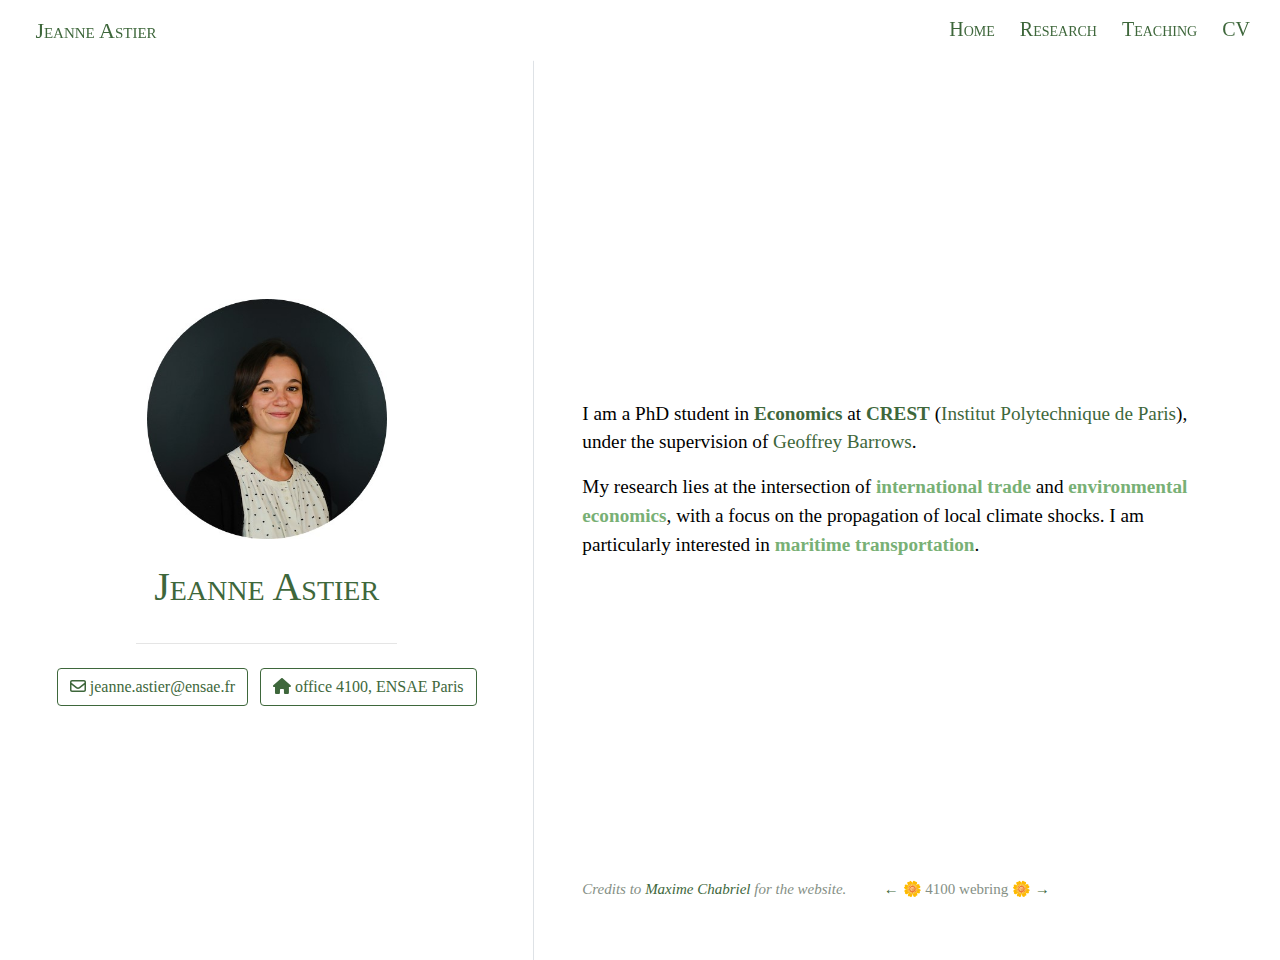
==== commit dda02df6: "update" ====
--- a/docs/index.html
+++ b/docs/index.html
@@ -826,7 +826,7 @@
         <div class="d-flex flex-column col px-5 align-items-center align-self-center mh-100" style="overflow-y: scroll;">
           <div class="my-5" id="content">
             <p>I am a PhD student in <span class="dark-green-text">Economics</span> at <a href="https://crest.science/"><span class="dark-green-text">CREST</span></a> (<a href="https://www.ip-paris.fr/en">Institut Polytechnique de Paris</a>), under the supervision of <a href="https://sites.google.com/site/geoffreybarrows/">Geoffrey Barrows</a>.</p>
-            <p>My research lies at the intersection of <span class="light-green-text">international trade</span> and <span class="light-green-text">environmental economics</span>, with a focus on the propagation of local climate shocks. I am particularly interested in maritime transportation.</p>
+            <p>My research lies at the intersection of <span class="light-green-text">international trade</span> and <span class="light-green-text">environmental economics</span>, with a focus on the propagation of local climate shocks. I am particularly interested in <span class="light-green-text">maritime transportation</span>.</p>
             <p><br></p>
             <p><span class="grey-text"> <em>Credits to <a href="https://maximechabriel.github.io/">Maxime Chabriel</a> for the website.</em>          <a href="https://sites.google.com/view/gaetanmenard/home">←</a> 🌼 4100 webring 🌼 <a href="https://archatelain.github.io/">→</a> </span></p>
           </div>
@@ -864,7 +864,7 @@
             </div>
             <div class="p pt-4 px-5">
               <p>I am a PhD student in <span class="dark-green-text">Economics</span> at <a href="https://crest.science/"><span class="dark-green-text">CREST</span></a> (<a href="https://www.ip-paris.fr/en">Institut Polytechnique de Paris</a>), under the supervision of <a href="https://sites.google.com/site/geoffreybarrows/">Geoffrey Barrows</a>.</p>
-              <p>My research lies at the intersection of <span class="light-green-text">international trade</span> and <span class="light-green-text">environmental economics</span>, with a focus on the propagation of local climate shocks. I am particularly interested in maritime transportation.</p>
+              <p>My research lies at the intersection of <span class="light-green-text">international trade</span> and <span class="light-green-text">environmental economics</span>, with a focus on the propagation of local climate shocks. I am particularly interested in <span class="light-green-text">maritime transportation</span>.</p>
               <p><br></p>
               <p><span class="grey-text"> <em>Credits to <a href="https://maximechabriel.github.io/">Maxime Chabriel</a> for the website.</em>          <a href="https://sites.google.com/view/gaetanmenard/home">←</a> 🌼 4100 webring 🌼 <a href="https://archatelain.github.io/">→</a> </span></p>
             </div>
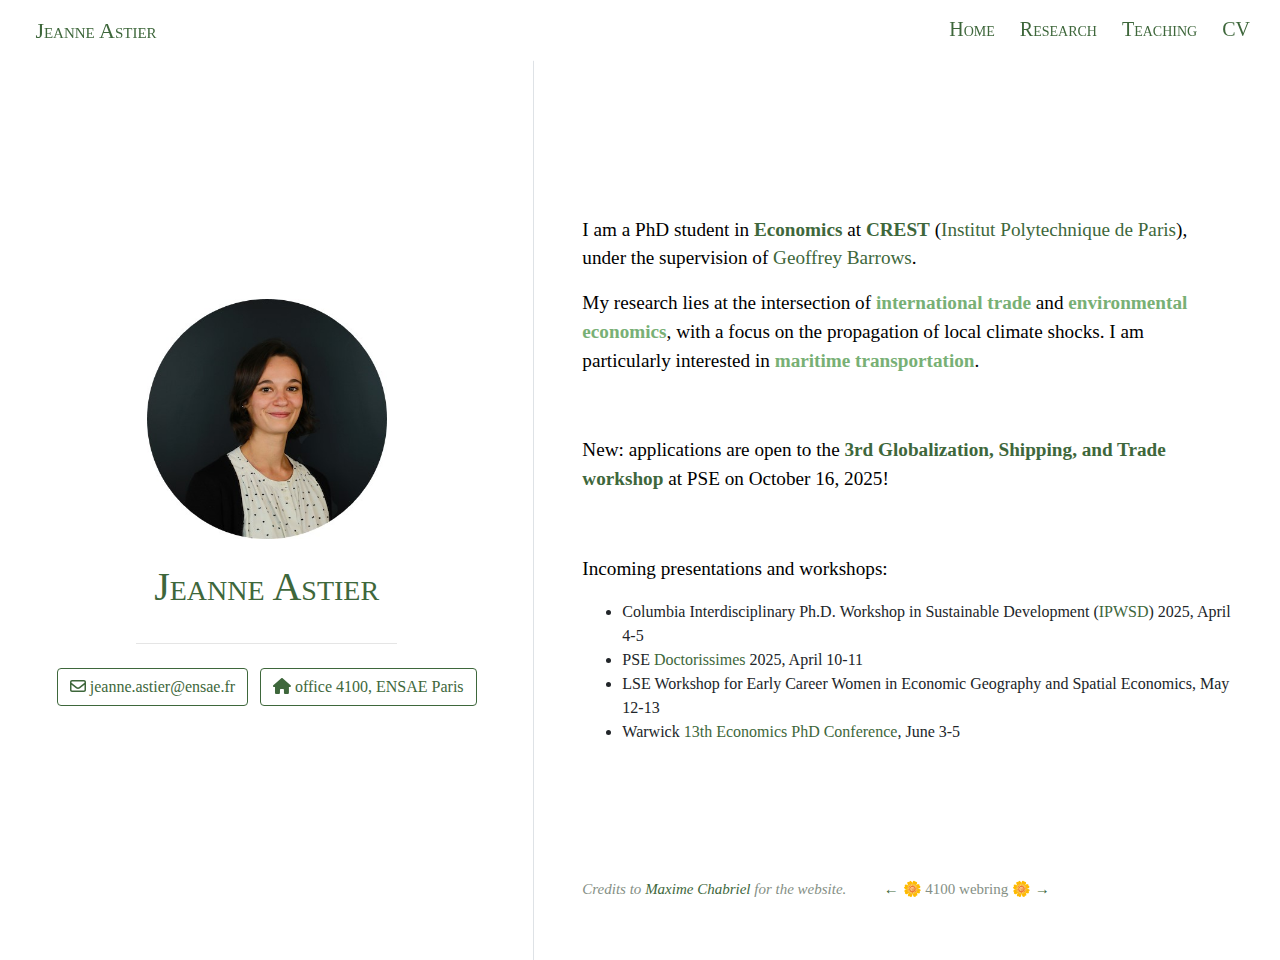
==== commit e55b4fca: "update" ====
--- a/docs/index.html
+++ b/docs/index.html
@@ -360,8 +360,8 @@
       </style>
       
       <script src="site_libs/jquery-3.6.0/jquery-3.6.0.min.js"></script>
-      <link href="site_libs/font-awesome-6.5.2/css/all.min.css" rel="stylesheet"/>
-      <link href="site_libs/font-awesome-6.5.2/css/v4-shims.min.css" rel="stylesheet"/>
+      <link href="site_libs/font-awesome-6.4.2/css/all.min.css" rel="stylesheet"/>
+      <link href="site_libs/font-awesome-6.4.2/css/v4-shims.min.css" rel="stylesheet"/>
       <script src="site_libs/headroom-0.9.4/headroom.min.js"></script>
       <!--/radix_placeholder_navigation_in_header-->
           <!--radix_placeholder_site_in_header-->
@@ -591,6 +591,12 @@
       display: none;
       font-size:15px;
       }
+      
+      .abstract-text {
+        color: rgb(0, 0, 0);
+        font-size:14px;
+        }
+      
       
       .dark-green-text {
         color: rgb(62,103,59);
@@ -828,6 +834,23 @@
             <p>I am a PhD student in <span class="dark-green-text">Economics</span> at <a href="https://crest.science/"><span class="dark-green-text">CREST</span></a> (<a href="https://www.ip-paris.fr/en">Institut Polytechnique de Paris</a>), under the supervision of <a href="https://sites.google.com/site/geoffreybarrows/">Geoffrey Barrows</a>.</p>
             <p>My research lies at the intersection of <span class="light-green-text">international trade</span> and <span class="light-green-text">environmental economics</span>, with a focus on the propagation of local climate shocks. I am particularly interested in <span class="light-green-text">maritime transportation</span>.</p>
             <p><br></p>
+            <p>New: applications are open to the <a href="https://www.parisschoolofeconomics.eu/en/events/globalization-shipping-and-trade-2/"><span class="dark-green-text">3rd Globalization, Shipping, and Trade workshop</span></a> at PSE on October 16, 2025!</p>
+            <p><br></p>
+            <p>Incoming presentations and workshops:</p>
+            <ul>
+            <li>
+            Columbia Interdisciplinary Ph.D. Workshop in Sustainable Development (<a href="https://blogs.cuit.columbia.edu/sdds/ipwsd/">IPWSD</a>) 2025, April 4-5
+            </li>
+            <li>
+            PSE <a href="https://sites.google.com/site/doctorissimes3/20th-doctorissimes-2025">Doctorissimes</a> 2025, April 10-11
+            </li>
+            <li>
+            LSE Workshop for Early Career Women in Economic Geography and Spatial Economics, May 12-13
+            </li>
+            <li>
+            Warwick <a href="https://sites.google.com/view/warwick-econ-phd-conference">13th Economics PhD Conference</a>, June 3-5
+            </ul>
+            <p><br></p>
             <p><span class="grey-text"> <em>Credits to <a href="https://maximechabriel.github.io/">Maxime Chabriel</a> for the website.</em>          <a href="https://sites.google.com/view/gaetanmenard/home">←</a> 🌼 4100 webring 🌼 <a href="https://archatelain.github.io/">→</a> </span></p>
           </div>
         </div>
@@ -866,6 +889,23 @@
               <p>I am a PhD student in <span class="dark-green-text">Economics</span> at <a href="https://crest.science/"><span class="dark-green-text">CREST</span></a> (<a href="https://www.ip-paris.fr/en">Institut Polytechnique de Paris</a>), under the supervision of <a href="https://sites.google.com/site/geoffreybarrows/">Geoffrey Barrows</a>.</p>
               <p>My research lies at the intersection of <span class="light-green-text">international trade</span> and <span class="light-green-text">environmental economics</span>, with a focus on the propagation of local climate shocks. I am particularly interested in <span class="light-green-text">maritime transportation</span>.</p>
               <p><br></p>
+              <p>New: applications are open to the <a href="https://www.parisschoolofeconomics.eu/en/events/globalization-shipping-and-trade-2/"><span class="dark-green-text">3rd Globalization, Shipping, and Trade workshop</span></a> at PSE on October 16, 2025!</p>
+              <p><br></p>
+              <p>Incoming presentations and workshops:</p>
+              <ul>
+              <li>
+              Columbia Interdisciplinary Ph.D. Workshop in Sustainable Development (<a href="https://blogs.cuit.columbia.edu/sdds/ipwsd/">IPWSD</a>) 2025, April 4-5
+              </li>
+              <li>
+              PSE <a href="https://sites.google.com/site/doctorissimes3/20th-doctorissimes-2025">Doctorissimes</a> 2025, April 10-11
+              </li>
+              <li>
+              LSE Workshop for Early Career Women in Economic Geography and Spatial Economics, May 12-13
+              </li>
+              <li>
+              Warwick <a href="https://sites.google.com/view/warwick-econ-phd-conference">13th Economics PhD Conference</a>, June 3-5
+              </ul>
+              <p><br></p>
               <p><span class="grey-text"> <em>Credits to <a href="https://maximechabriel.github.io/">Maxime Chabriel</a> for the website.</em>          <a href="https://sites.google.com/view/gaetanmenard/home">←</a> 🌼 4100 webring 🌼 <a href="https://archatelain.github.io/">→</a> </span></p>
             </div>
         </div>
--- a/docs/site_libs/font-awesome-6.4.2/css/v4-shims.min.css
+++ b/docs/site_libs/font-awesome-6.4.2/css/v4-shims.min.css
@@ -0,0 +1,6 @@
+/*!
+ * Font Awesome Free 6.4.2 by @fontawesome - https://fontawesome.com
+ * License - https://fontawesome.com/license/free (Icons: CC BY 4.0, Fonts: SIL OFL 1.1, Code: MIT License)
+ * Copyright 2023 Fonticons, Inc.
+ */
+.fa.fa-glass:before{content:"\f000"}.fa.fa-envelope-o{font-family:"Font Awesome 6 Free";font-weight:400}.fa.fa-envelope-o:before{content:"\f0e0"}.fa.fa-star-o{font-family:"Font Awesome 6 Free";font-weight:400}.fa.fa-star-o:before{content:"\f005"}.fa.fa-close:before,.fa.fa-remove:before{content:"\f00d"}.fa.fa-gear:before{content:"\f013"}.fa.fa-trash-o{font-family:"Font Awesome 6 Free";font-weight:400}.fa.fa-trash-o:before{content:"\f2ed"}.fa.fa-home:before{content:"\f015"}.fa.fa-file-o{font-family:"Font Awesome 6 Free";font-weight:400}.fa.fa-file-o:before{content:"\f15b"}.fa.fa-clock-o{font-family:"Font Awesome 6 Free";font-weight:400}.fa.fa-clock-o:before{content:"\f017"}.fa.fa-arrow-circle-o-down{font-family:"Font Awesome 6 Free";font-weight:400}.fa.fa-arrow-circle-o-down:before{content:"\f358"}.fa.fa-arrow-circle-o-up{font-family:"Font Awesome 6 Free";font-weight:400}.fa.fa-arrow-circle-o-up:before{content:"\f35b"}.fa.fa-play-circle-o{font-family:"Font Awesome 6 Free";font-weight:400}.fa.fa-play-circle-o:before{content:"\f144"}.fa.fa-repeat:before,.fa.fa-rotate-right:before{content:"\f01e"}.fa.fa-refresh:before{content:"\f021"}.fa.fa-list-alt{font-family:"Font Awesome 6 Free";font-weight:400}.fa.fa-list-alt:before{content:"\f022"}.fa.fa-dedent:before{content:"\f03b"}.fa.fa-video-camera:before{content:"\f03d"}.fa.fa-picture-o{font-family:"Font Awesome 6 Free";font-weight:400}.fa.fa-picture-o:before{content:"\f03e"}.fa.fa-photo{font-family:"Font Awesome 6 Free";font-weight:400}.fa.fa-photo:before{content:"\f03e"}.fa.fa-image{font-family:"Font Awesome 6 Free";font-weight:400}.fa.fa-image:before{content:"\f03e"}.fa.fa-map-marker:before{content:"\f3c5"}.fa.fa-pencil-square-o{font-family:"Font Awesome 6 Free";font-weight:400}.fa.fa-pencil-square-o:before{content:"\f044"}.fa.fa-edit{font-family:"Font Awesome 6 Free";font-weight:400}.fa.fa-edit:before{content:"\f044"}.fa.fa-share-square-o:before{content:"\f14d"}.fa.fa-check-square-o{font-family:"Font Awesome 6 Free";font-weight:400}.fa.fa-check-square-o:before{content:"\f14a"}.fa.fa-arrows:before{content:"\f0b2"}.fa.fa-times-circle-o{font-family:"Font Awesome 6 Free";font-weight:400}.fa.fa-times-circle-o:before{content:"\f057"}.fa.fa-check-circle-o{font-family:"Font Awesome 6 Free";font-weight:400}.fa.fa-check-circle-o:before{content:"\f058"}.fa.fa-mail-forward:before{content:"\f064"}.fa.fa-expand:before{content:"\f424"}.fa.fa-compress:before{content:"\f422"}.fa.fa-eye,.fa.fa-eye-slash{font-family:"Font Awesome 6 Free";font-weight:400}.fa.fa-warning:before{content:"\f071"}.fa.fa-calendar:before{content:"\f073"}.fa.fa-arrows-v:before{content:"\f338"}.fa.fa-arrows-h:before{content:"\f337"}.fa.fa-bar-chart-o:before,.fa.fa-bar-chart:before{content:"\e0e3"}.fa.fa-twitter-square{font-family:"Font Awesome 6 Brands";font-weight:400}.fa.fa-twitter-square:before{content:"\f081"}.fa.fa-facebook-square{font-family:"Font Awesome 6 Brands";font-weight:400}.fa.fa-facebook-square:before{content:"\f082"}.fa.fa-gears:before{content:"\f085"}.fa.fa-thumbs-o-up{font-family:"Font Awesome 6 Free";font-weight:400}.fa.fa-thumbs-o-up:before{content:"\f164"}.fa.fa-thumbs-o-down{font-family:"Font Awesome 6 Free";font-weight:400}.fa.fa-thumbs-o-down:before{content:"\f165"}.fa.fa-heart-o{font-family:"Font Awesome 6 Free";font-weight:400}.fa.fa-heart-o:before{content:"\f004"}.fa.fa-sign-out:before{content:"\f2f5"}.fa.fa-linkedin-square{font-family:"Font Awesome 6 Brands";font-weight:400}.fa.fa-linkedin-square:before{content:"\f08c"}.fa.fa-thumb-tack:before{content:"\f08d"}.fa.fa-external-link:before{content:"\f35d"}.fa.fa-sign-in:before{content:"\f2f6"}.fa.fa-github-square{font-family:"Font Awesome 6 Brands";font-weight:400}.fa.fa-github-square:before{content:"\f092"}.fa.fa-lemon-o{font-family:"Font Awesome 6 Free";font-weight:400}.fa.fa-lemon-o:before{content:"\f094"}.fa.fa-square-o{font-family:"Font Awesome 6 Free";font-weight:400}.fa.fa-square-o:before{content:"\f0c8"}.fa.fa-bookmark-o{font-family:"Font Awesome 6 Free";font-weight:400}.fa.fa-bookmark-o:before{content:"\f02e"}.fa.fa-facebook,.fa.fa-twitter{font-family:"Font Awesome 6 Brands";font-weight:400}.fa.fa-facebook:before{content:"\f39e"}.fa.fa-facebook-f{font-family:"Font Awesome 6 Brands";font-weight:400}.fa.fa-facebook-f:before{content:"\f39e"}.fa.fa-github{font-family:"Font Awesome 6 Brands";font-weight:400}.fa.fa-credit-card{font-family:"Font Awesome 6 Free";font-weight:400}.fa.fa-feed:before{content:"\f09e"}.fa.fa-hdd-o{font-family:"Font Awesome 6 Free";font-weight:400}.fa.fa-hdd-o:before{content:"\f0a0"}.fa.fa-hand-o-right{font-family:"Font Awesome 6 Free";font-weight:400}.fa.fa-hand-o-right:before{content:"\f0a4"}.fa.fa-hand-o-left{font-family:"Font Awesome 6 Free";font-weight:400}.fa.fa-hand-o-left:before{content:"\f0a5"}.fa.fa-hand-o-up{font-family:"Font Awesome 6 Free";font-weight:400}.fa.fa-hand-o-up:before{content:"\f0a6"}.fa.fa-hand-o-down{font-family:"Font Awesome 6 Free";font-weight:400}.fa.fa-hand-o-down:before{content:"\f0a7"}.fa.fa-globe:before{content:"\f57d"}.fa.fa-tasks:before{content:"\f828"}.fa.fa-arrows-alt:before{content:"\f31e"}.fa.fa-group:before{content:"\f0c0"}.fa.fa-chain:before{content:"\f0c1"}.fa.fa-cut:before{content:"\f0c4"}.fa.fa-files-o{font-family:"Font Awesome 6 Free";font-weight:400}.fa.fa-files-o:before{content:"\f0c5"}.fa.fa-floppy-o{font-family:"Font Awesome 6 Free";font-weight:400}.fa.fa-floppy-o:before{content:"\f0c7"}.fa.fa-save{font-family:"Font Awesome 6 Free";font-weight:400}.fa.fa-save:before{content:"\f0c7"}.fa.fa-navicon:before,.fa.fa-reorder:before{content:"\f0c9"}.fa.fa-magic:before{content:"\e2ca"}.fa.fa-pinterest,.fa.fa-pinterest-square{font-family:"Font Awesome 6 Brands";font-weight:400}.fa.fa-pinterest-square:before{content:"\f0d3"}.fa.fa-google-plus-square{font-family:"Font Awesome 6 Brands";font-weight:400}.fa.fa-google-plus-square:before{content:"\f0d4"}.fa.fa-google-plus{font-family:"Font Awesome 6 Brands";font-weight:400}.fa.fa-google-plus:before{content:"\f0d5"}.fa.fa-money:before{content:"\f3d1"}.fa.fa-unsorted:before{content:"\f0dc"}.fa.fa-sort-desc:before{content:"\f0dd"}.fa.fa-sort-asc:before{content:"\f0de"}.fa.fa-linkedin{font-family:"Font Awesome 6 Brands";font-weight:400}.fa.fa-linkedin:before{content:"\f0e1"}.fa.fa-rotate-left:before{content:"\f0e2"}.fa.fa-legal:before{content:"\f0e3"}.fa.fa-dashboard:before,.fa.fa-tachometer:before{content:"\f625"}.fa.fa-comment-o{font-family:"Font Awesome 6 Free";font-weight:400}.fa.fa-comment-o:before{content:"\f075"}.fa.fa-comments-o{font-family:"Font Awesome 6 Free";font-weight:400}.fa.fa-comments-o:before{content:"\f086"}.fa.fa-flash:before{content:"\f0e7"}.fa.fa-clipboard:before{content:"\f0ea"}.fa.fa-lightbulb-o{font-family:"Font Awesome 6 Free";font-weight:400}.fa.fa-lightbulb-o:before{content:"\f0eb"}.fa.fa-exchange:before{content:"\f362"}.fa.fa-cloud-download:before{content:"\f0ed"}.fa.fa-cloud-upload:before{content:"\f0ee"}.fa.fa-bell-o{font-family:"Font Awesome 6 Free";font-weight:400}.fa.fa-bell-o:before{content:"\f0f3"}.fa.fa-cutlery:before{content:"\f2e7"}.fa.fa-file-text-o{font-family:"Font Awesome 6 Free";font-weight:400}.fa.fa-file-text-o:before{content:"\f15c"}.fa.fa-building-o{font-family:"Font Awesome 6 Free";font-weight:400}.fa.fa-building-o:before{content:"\f1ad"}.fa.fa-hospital-o{font-family:"Font Awesome 6 Free";font-weight:400}.fa.fa-hospital-o:before{content:"\f0f8"}.fa.fa-tablet:before{content:"\f3fa"}.fa.fa-mobile-phone:before,.fa.fa-mobile:before{content:"\f3cd"}.fa.fa-circle-o{font-family:"Font Awesome 6 Free";font-weight:400}.fa.fa-circle-o:before{content:"\f111"}.fa.fa-mail-reply:before{content:"\f3e5"}.fa.fa-github-alt{font-family:"Font Awesome 6 Brands";font-weight:400}.fa.fa-folder-o{font-family:"Font Awesome 6 Free";font-weight:400}.fa.fa-folder-o:before{content:"\f07b"}.fa.fa-folder-open-o{font-family:"Font Awesome 6 Free";font-weight:400}.fa.fa-folder-open-o:before{content:"\f07c"}.fa.fa-smile-o{font-family:"Font Awesome 6 Free";font-weight:400}.fa.fa-smile-o:before{content:"\f118"}.fa.fa-frown-o{font-family:"Font Awesome 6 Free";font-weight:400}.fa.fa-frown-o:before{content:"\f119"}.fa.fa-meh-o{font-family:"Font Awesome 6 Free";font-weight:400}.fa.fa-meh-o:before{content:"\f11a"}.fa.fa-keyboard-o{font-family:"Font Awesome 6 Free";font-weight:400}.fa.fa-keyboard-o:before{content:"\f11c"}.fa.fa-flag-o{font-family:"Font Awesome 6 Free";font-weight:400}.fa.fa-flag-o:before{content:"\f024"}.fa.fa-mail-reply-all:before{content:"\f122"}.fa.fa-star-half-o{font-family:"Font Awesome 6 Free";font-weight:400}.fa.fa-star-half-o:before{content:"\f5c0"}.fa.fa-star-half-empty{font-family:"Font Awesome 6 Free";font-weight:400}.fa.fa-star-half-empty:before{content:"\f5c0"}.fa.fa-star-half-full{font-family:"Font Awesome 6 Free";font-weight:400}.fa.fa-star-half-full:before{content:"\f5c0"}.fa.fa-code-fork:before{content:"\f126"}.fa.fa-chain-broken:before,.fa.fa-unlink:before{content:"\f127"}.fa.fa-calendar-o{font-family:"Font Awesome 6 Free";font-weight:400}.fa.fa-calendar-o:before{content:"\f133"}.fa.fa-css3,.fa.fa-html5,.fa.fa-maxcdn{font-family:"Font Awesome 6 Brands";font-weight:400}.fa.fa-unlock-alt:before{content:"\f09c"}.fa.fa-minus-square-o{font-family:"Font Awesome 6 Free";font-weight:400}.fa.fa-minus-square-o:before{content:"\f146"}.fa.fa-level-up:before{content:"\f3bf"}.fa.fa-level-down:before{content:"\f3be"}.fa.fa-pencil-square:before{content:"\f14b"}.fa.fa-external-link-square:before{content:"\f360"}.fa.fa-compass{font-family:"Font Awesome 6 Free";font-weight:400}.fa.fa-caret-square-o-down{font-family:"Font Awesome 6 Free";font-weight:400}.fa.fa-caret-square-o-down:before{content:"\f150"}.fa.fa-toggle-down{font-family:"Font Awesome 6 Free";font-weight:400}.fa.fa-toggle-down:before{content:"\f150"}.fa.fa-caret-square-o-up{font-family:"Font Awesome 6 Free";font-weight:400}.fa.fa-caret-square-o-up:before{content:"\f151"}.fa.fa-toggle-up{font-family:"Font Awesome 6 Free";font-weight:400}.fa.fa-toggle-up:before{content:"\f151"}.fa.fa-caret-square-o-right{font-family:"Font Awesome 6 Free";font-weight:400}.fa.fa-caret-square-o-right:before{content:"\f152"}.fa.fa-toggle-right{font-family:"Font Awesome 6 Free";font-weight:400}.fa.fa-toggle-right:before{content:"\f152"}.fa.fa-eur:before,.fa.fa-euro:before{content:"\f153"}.fa.fa-gbp:before{content:"\f154"}.fa.fa-dollar:before,.fa.fa-usd:before{content:"\24"}.fa.fa-inr:before,.fa.fa-rupee:before{content:"\e1bc"}.fa.fa-cny:before,.fa.fa-jpy:before,.fa.fa-rmb:before,.fa.fa-yen:before{content:"\f157"}.fa.fa-rouble:before,.fa.fa-rub:before,.fa.fa-ruble:before{content:"\f158"}.fa.fa-krw:before,.fa.fa-won:before{content:"\f159"}.fa.fa-bitcoin,.fa.fa-btc{font-family:"Font Awesome 6 Brands";font-weight:400}.fa.fa-bitcoin:before{content:"\f15a"}.fa.fa-file-text:before{content:"\f15c"}.fa.fa-sort-alpha-asc:before{content:"\f15d"}.fa.fa-sort-alpha-desc:before{content:"\f881"}.fa.fa-sort-amount-asc:before{content:"\f884"}.fa.fa-sort-amount-desc:before{content:"\f160"}.fa.fa-sort-numeric-asc:before{content:"\f162"}.fa.fa-sort-numeric-desc:before{content:"\f886"}.fa.fa-youtube-square{font-family:"Font Awesome 6 Brands";font-weight:400}.fa.fa-youtube-square:before{content:"\f431"}.fa.fa-xing,.fa.fa-xing-square,.fa.fa-youtube{font-family:"Font Awesome 6 Brands";font-weight:400}.fa.fa-xing-square:before{content:"\f169"}.fa.fa-youtube-play{font-family:"Font Awesome 6 Brands";font-weight:400}.fa.fa-youtube-play:before{content:"\f167"}.fa.fa-adn,.fa.fa-bitbucket,.fa.fa-bitbucket-square,.fa.fa-dropbox,.fa.fa-flickr,.fa.fa-instagram,.fa.fa-stack-overflow{font-family:"Font Awesome 6 Brands";font-weight:400}.fa.fa-bitbucket-square:before{content:"\f171"}.fa.fa-tumblr,.fa.fa-tumblr-square{font-family:"Font Awesome 6 Brands";font-weight:400}.fa.fa-tumblr-square:before{content:"\f174"}.fa.fa-long-arrow-down:before{content:"\f309"}.fa.fa-long-arrow-up:before{content:"\f30c"}.fa.fa-long-arrow-left:before{content:"\f30a"}.fa.fa-long-arrow-right:before{content:"\f30b"}.fa.fa-android,.fa.fa-apple,.fa.fa-dribbble,.fa.fa-foursquare,.fa.fa-gittip,.fa.fa-gratipay,.fa.fa-linux,.fa.fa-skype,.fa.fa-trello,.fa.fa-windows{font-family:"Font Awesome 6 Brands";font-weight:400}.fa.fa-gittip:before{content:"\f184"}.fa.fa-sun-o{font-family:"Font Awesome 6 Free";font-weight:400}.fa.fa-sun-o:before{content:"\f185"}.fa.fa-moon-o{font-family:"Font Awesome 6 Free";font-weight:400}.fa.fa-moon-o:before{content:"\f186"}.fa.fa-pagelines,.fa.fa-renren,.fa.fa-stack-exchange,.fa.fa-vk,.fa.fa-weibo{font-family:"Font Awesome 6 Brands";font-weight:400}.fa.fa-arrow-circle-o-right{font-family:"Font Awesome 6 Free";font-weight:400}.fa.fa-arrow-circle-o-right:before{content:"\f35a"}.fa.fa-arrow-circle-o-left{font-family:"Font Awesome 6 Free";font-weight:400}.fa.fa-arrow-circle-o-left:before{content:"\f359"}.fa.fa-caret-square-o-left{font-family:"Font Awesome 6 Free";font-weight:400}.fa.fa-caret-square-o-left:before{content:"\f191"}.fa.fa-toggle-left{font-family:"Font Awesome 6 Free";font-weight:400}.fa.fa-toggle-left:before{content:"\f191"}.fa.fa-dot-circle-o{font-family:"Font Awesome 6 Free";font-weight:400}.fa.fa-dot-circle-o:before{content:"\f192"}.fa.fa-vimeo-square{font-family:"Font Awesome 6 Brands";font-weight:400}.fa.fa-vimeo-square:before{content:"\f194"}.fa.fa-try:before,.fa.fa-turkish-lira:before{content:"\e2bb"}.fa.fa-plus-square-o{font-family:"Font Awesome 6 Free";font-weight:400}.fa.fa-plus-square-o:before{content:"\f0fe"}.fa.fa-openid,.fa.fa-slack,.fa.fa-wordpress{font-family:"Font Awesome 6 Brands";font-weight:400}.fa.fa-bank:before,.fa.fa-institution:before{content:"\f19c"}.fa.fa-mortar-board:before{content:"\f19d"}.fa.fa-google,.fa.fa-reddit,.fa.fa-reddit-square,.fa.fa-yahoo{font-family:"Font Awesome 6 Brands";font-weight:400}.fa.fa-reddit-square:before{content:"\f1a2"}.fa.fa-behance,.fa.fa-behance-square,.fa.fa-delicious,.fa.fa-digg,.fa.fa-drupal,.fa.fa-joomla,.fa.fa-pied-piper-alt,.fa.fa-pied-piper-pp,.fa.fa-stumbleupon,.fa.fa-stumbleupon-circle{font-family:"Font Awesome 6 Brands";font-weight:400}.fa.fa-behance-square:before{content:"\f1b5"}.fa.fa-steam,.fa.fa-steam-square{font-family:"Font Awesome 6 Brands";font-weight:400}.fa.fa-steam-square:before{content:"\f1b7"}.fa.fa-automobile:before{content:"\f1b9"}.fa.fa-cab:before{content:"\f1ba"}.fa.fa-deviantart,.fa.fa-soundcloud,.fa.fa-spotify{font-family:"Font Awesome 6 Brands";font-weight:400}.fa.fa-file-pdf-o{font-family:"Font Awesome 6 Free";font-weight:400}.fa.fa-file-pdf-o:before{content:"\f1c1"}.fa.fa-file-word-o{font-family:"Font Awesome 6 Free";font-weight:400}.fa.fa-file-word-o:before{content:"\f1c2"}.fa.fa-file-excel-o{font-family:"Font Awesome 6 Free";font-weight:400}.fa.fa-file-excel-o:before{content:"\f1c3"}.fa.fa-file-powerpoint-o{font-family:"Font Awesome 6 Free";font-weight:400}.fa.fa-file-powerpoint-o:before{content:"\f1c4"}.fa.fa-file-image-o{font-family:"Font Awesome 6 Free";font-weight:400}.fa.fa-file-image-o:before{content:"\f1c5"}.fa.fa-file-photo-o{font-family:"Font Awesome 6 Free";font-weight:400}.fa.fa-file-photo-o:before{content:"\f1c5"}.fa.fa-file-picture-o{font-family:"Font Awesome 6 Free";font-weight:400}.fa.fa-file-picture-o:before{content:"\f1c5"}.fa.fa-file-archive-o{font-family:"Font Awesome 6 Free";font-weight:400}.fa.fa-file-archive-o:before{content:"\f1c6"}.fa.fa-file-zip-o{font-family:"Font Awesome 6 Free";font-weight:400}.fa.fa-file-zip-o:before{content:"\f1c6"}.fa.fa-file-audio-o{font-family:"Font Awesome 6 Free";font-weight:400}.fa.fa-file-audio-o:before{content:"\f1c7"}.fa.fa-file-sound-o{font-family:"Font Awesome 6 Free";font-weight:400}.fa.fa-file-sound-o:before{content:"\f1c7"}.fa.fa-file-video-o{font-family:"Font Awesome 6 Free";font-weight:400}.fa.fa-file-video-o:before{content:"\f1c8"}.fa.fa-file-movie-o{font-family:"Font Awesome 6 Free";font-weight:400}.fa.fa-file-movie-o:before{content:"\f1c8"}.fa.fa-file-code-o{font-family:"Font Awesome 6 Free";font-weight:400}.fa.fa-file-code-o:before{content:"\f1c9"}.fa.fa-codepen,.fa.fa-jsfiddle,.fa.fa-vine{font-family:"Font Awesome 6 Brands";font-weight:400}.fa.fa-life-bouy:before,.fa.fa-life-buoy:before,.fa.fa-life-saver:before,.fa.fa-support:before{content:"\f1cd"}.fa.fa-circle-o-notch:before{content:"\f1ce"}.fa.fa-ra,.fa.fa-rebel{font-family:"Font Awesome 6 Brands";font-weight:400}.fa.fa-ra:before{content:"\f1d0"}.fa.fa-resistance{font-family:"Font Awesome 6 Brands";font-weight:400}.fa.fa-resistance:before{content:"\f1d0"}.fa.fa-empire,.fa.fa-ge{font-family:"Font Awesome 6 Brands";font-weight:400}.fa.fa-ge:before{content:"\f1d1"}.fa.fa-git-square{font-family:"Font Awesome 6 Brands";font-weight:400}.fa.fa-git-square:before{content:"\f1d2"}.fa.fa-git,.fa.fa-hacker-news,.fa.fa-y-combinator-square{font-family:"Font Awesome 6 Brands";font-weight:400}.fa.fa-y-combinator-square:before{content:"\f1d4"}.fa.fa-yc-square{font-family:"Font Awesome 6 Brands";font-weight:400}.fa.fa-yc-square:before{content:"\f1d4"}.fa.fa-qq,.fa.fa-tencent-weibo,.fa.fa-wechat,.fa.fa-weixin{font-family:"Font Awesome 6 Brands";font-weight:400}.fa.fa-wechat:before{content:"\f1d7"}.fa.fa-send:before{content:"\f1d8"}.fa.fa-paper-plane-o{font-family:"Font Awesome 6 Free";font-weight:400}.fa.fa-paper-plane-o:before{content:"\f1d8"}.fa.fa-send-o{font-family:"Font Awesome 6 Free";font-weight:400}.fa.fa-send-o:before{content:"\f1d8"}.fa.fa-circle-thin{font-family:"Font Awesome 6 Free";font-weight:400}.fa.fa-circle-thin:before{content:"\f111"}.fa.fa-header:before{content:"\f1dc"}.fa.fa-futbol-o{font-family:"Font Awesome 6 Free";font-weight:400}.fa.fa-futbol-o:before{content:"\f1e3"}.fa.fa-soccer-ball-o{font-family:"Font Awesome 6 Free";font-weight:400}.fa.fa-soccer-ball-o:before{content:"\f1e3"}.fa.fa-slideshare,.fa.fa-twitch,.fa.fa-yelp{font-family:"Font Awesome 6 Brands";font-weight:400}.fa.fa-newspaper-o{font-family:"Font Awesome 6 Free";font-weight:400}.fa.fa-newspaper-o:before{content:"\f1ea"}.fa.fa-cc-amex,.fa.fa-cc-discover,.fa.fa-cc-mastercard,.fa.fa-cc-paypal,.fa.fa-cc-stripe,.fa.fa-cc-visa,.fa.fa-google-wallet,.fa.fa-paypal{font-family:"Font Awesome 6 Brands";font-weight:400}.fa.fa-bell-slash-o{font-family:"Font Awesome 6 Free";font-weight:400}.fa.fa-bell-slash-o:before{content:"\f1f6"}.fa.fa-trash:before{content:"\f2ed"}.fa.fa-copyright{font-family:"Font Awesome 6 Free";font-weight:400}.fa.fa-eyedropper:before{content:"\f1fb"}.fa.fa-area-chart:before{content:"\f1fe"}.fa.fa-pie-chart:before{content:"\f200"}.fa.fa-line-chart:before{content:"\f201"}.fa.fa-lastfm,.fa.fa-lastfm-square{font-family:"Font Awesome 6 Brands";font-weight:400}.fa.fa-lastfm-square:before{content:"\f203"}.fa.fa-angellist,.fa.fa-ioxhost{font-family:"Font Awesome 6 Brands";font-weight:400}.fa.fa-cc{font-family:"Font Awesome 6 Free";font-weight:400}.fa.fa-cc:before{content:"\f20a"}.fa.fa-ils:before,.fa.fa-shekel:before,.fa.fa-sheqel:before{content:"\f20b"}.fa.fa-buysellads,.fa.fa-connectdevelop,.fa.fa-dashcube,.fa.fa-forumbee,.fa.fa-leanpub,.fa.fa-sellsy,.fa.fa-shirtsinbulk,.fa.fa-simplybuilt,.fa.fa-skyatlas{font-family:"Font Awesome 6 Brands";font-weight:400}.fa.fa-diamond{font-family:"Font Awesome 6 Free";font-weight:400}.fa.fa-diamond:before{content:"\f3a5"}.fa.fa-intersex:before,.fa.fa-transgender:before{content:"\f224"}.fa.fa-transgender-alt:before{content:"\f225"}.fa.fa-facebook-official{font-family:"Font Awesome 6 Brands";font-weight:400}.fa.fa-facebook-official:before{content:"\f09a"}.fa.fa-pinterest-p,.fa.fa-whatsapp{font-family:"Font Awesome 6 Brands";font-weight:400}.fa.fa-hotel:before{content:"\f236"}.fa.fa-medium,.fa.fa-viacoin,.fa.fa-y-combinator,.fa.fa-yc{font-family:"Font Awesome 6 Brands";font-weight:400}.fa.fa-yc:before{content:"\f23b"}.fa.fa-expeditedssl,.fa.fa-opencart,.fa.fa-optin-monster{font-family:"Font Awesome 6 Brands";font-weight:400}.fa.fa-battery-4:before,.fa.fa-battery:before{content:"\f240"}.fa.fa-battery-3:before{content:"\f241"}.fa.fa-battery-2:before{content:"\f242"}.fa.fa-battery-1:before{content:"\f243"}.fa.fa-battery-0:before{content:"\f244"}.fa.fa-object-group,.fa.fa-object-ungroup,.fa.fa-sticky-note-o{font-family:"Font Awesome 6 Free";font-weight:400}.fa.fa-sticky-note-o:before{content:"\f249"}.fa.fa-cc-diners-club,.fa.fa-cc-jcb{font-family:"Font Awesome 6 Brands";font-weight:400}.fa.fa-clone{font-family:"Font Awesome 6 Free";font-weight:400}.fa.fa-hourglass-o:before{content:"\f254"}.fa.fa-hourglass-1:before{content:"\f251"}.fa.fa-hourglass-2:before{content:"\f252"}.fa.fa-hourglass-3:before{content:"\f253"}.fa.fa-hand-rock-o{font-family:"Font Awesome 6 Free";font-weight:400}.fa.fa-hand-rock-o:before{content:"\f255"}.fa.fa-hand-grab-o{font-family:"Font Awesome 6 Free";font-weight:400}.fa.fa-hand-grab-o:before{content:"\f255"}.fa.fa-hand-paper-o{font-family:"Font Awesome 6 Free";font-weight:400}.fa.fa-hand-paper-o:before{content:"\f256"}.fa.fa-hand-stop-o{font-family:"Font Awesome 6 Free";font-weight:400}.fa.fa-hand-stop-o:before{content:"\f256"}.fa.fa-hand-scissors-o{font-family:"Font Awesome 6 Free";font-weight:400}.fa.fa-hand-scissors-o:before{content:"\f257"}.fa.fa-hand-lizard-o{font-family:"Font Awesome 6 Free";font-weight:400}.fa.fa-hand-lizard-o:before{content:"\f258"}.fa.fa-hand-spock-o{font-family:"Font Awesome 6 Free";font-weight:400}.fa.fa-hand-spock-o:before{content:"\f259"}.fa.fa-hand-pointer-o{font-family:"Font Awesome 6 Free";font-weight:400}.fa.fa-hand-pointer-o:before{content:"\f25a"}.fa.fa-hand-peace-o{font-family:"Font Awesome 6 Free";font-weight:400}.fa.fa-hand-peace-o:before{content:"\f25b"}.fa.fa-registered{font-family:"Font Awesome 6 Free";font-weight:400}.fa.fa-creative-commons,.fa.fa-gg,.fa.fa-gg-circle,.fa.fa-odnoklassniki,.fa.fa-odnoklassniki-square{font-family:"Font Awesome 6 Brands";font-weight:400}.fa.fa-odnoklassniki-square:before{content:"\f264"}.fa.fa-chrome,.fa.fa-firefox,.fa.fa-get-pocket,.fa.fa-internet-explorer,.fa.fa-opera,.fa.fa-safari,.fa.fa-wikipedia-w{font-family:"Font Awesome 6 Brands";font-weight:400}.fa.fa-television:before{content:"\f26c"}.fa.fa-500px,.fa.fa-amazon,.fa.fa-contao{font-family:"Font Awesome 6 Brands";font-weight:400}.fa.fa-calendar-plus-o{font-family:"Font Awesome 6 Free";font-weight:400}.fa.fa-calendar-plus-o:before{content:"\f271"}.fa.fa-calendar-minus-o{font-family:"Font Awesome 6 Free";font-weight:400}.fa.fa-calendar-minus-o:before{content:"\f272"}.fa.fa-calendar-times-o{font-family:"Font Awesome 6 Free";font-weight:400}.fa.fa-calendar-times-o:before{content:"\f273"}.fa.fa-calendar-check-o{font-family:"Font Awesome 6 Free";font-weight:400}.fa.fa-calendar-check-o:before{content:"\f274"}.fa.fa-map-o{font-family:"Font Awesome 6 Free";font-weight:400}.fa.fa-map-o:before{content:"\f279"}.fa.fa-commenting:before{content:"\f4ad"}.fa.fa-commenting-o{font-family:"Font Awesome 6 Free";font-weight:400}.fa.fa-commenting-o:before{content:"\f4ad"}.fa.fa-houzz,.fa.fa-vimeo{font-family:"Font Awesome 6 Brands";font-weight:400}.fa.fa-vimeo:before{content:"\f27d"}.fa.fa-black-tie,.fa.fa-edge,.fa.fa-fonticons,.fa.fa-reddit-alien{font-family:"Font Awesome 6 Brands";font-weight:400}.fa.fa-credit-card-alt:before{content:"\f09d"}.fa.fa-codiepie,.fa.fa-fort-awesome,.fa.fa-mixcloud,.fa.fa-modx,.fa.fa-product-hunt,.fa.fa-scribd,.fa.fa-usb{font-family:"Font Awesome 6 Brands";font-weight:400}.fa.fa-pause-circle-o{font-family:"Font Awesome 6 Free";font-weight:400}.fa.fa-pause-circle-o:before{content:"\f28b"}.fa.fa-stop-circle-o{font-family:"Font Awesome 6 Free";font-weight:400}.fa.fa-stop-circle-o:before{content:"\f28d"}.fa.fa-bluetooth,.fa.fa-bluetooth-b,.fa.fa-envira,.fa.fa-gitlab,.fa.fa-wheelchair-alt,.fa.fa-wpbeginner,.fa.fa-wpforms{font-family:"Font Awesome 6 Brands";font-weight:400}.fa.fa-wheelchair-alt:before{content:"\f368"}.fa.fa-question-circle-o{font-family:"Font Awesome 6 Free";font-weight:400}.fa.fa-question-circle-o:before{content:"\f059"}.fa.fa-volume-control-phone:before{content:"\f2a0"}.fa.fa-asl-interpreting:before{content:"\f2a3"}.fa.fa-deafness:before,.fa.fa-hard-of-hearing:before{content:"\f2a4"}.fa.fa-glide,.fa.fa-glide-g{font-family:"Font Awesome 6 Brands";font-weight:400}.fa.fa-signing:before{content:"\f2a7"}.fa.fa-viadeo,.fa.fa-viadeo-square{font-family:"Font Awesome 6 Brands";font-weight:400}.fa.fa-viadeo-square:before{content:"\f2aa"}.fa.fa-snapchat,.fa.fa-snapchat-ghost{font-family:"Font Awesome 6 Brands";font-weight:400}.fa.fa-snapchat-ghost:before{content:"\f2ab"}.fa.fa-snapchat-square{font-family:"Font Awesome 6 Brands";font-weight:400}.fa.fa-snapchat-square:before{content:"\f2ad"}.fa.fa-first-order,.fa.fa-google-plus-official,.fa.fa-pied-piper,.fa.fa-themeisle,.fa.fa-yoast{font-family:"Font Awesome 6 Brands";font-weight:400}.fa.fa-google-plus-official:before{content:"\f2b3"}.fa.fa-google-plus-circle{font-family:"Font Awesome 6 Brands";font-weight:400}.fa.fa-google-plus-circle:before{content:"\f2b3"}.fa.fa-fa,.fa.fa-font-awesome{font-family:"Font Awesome 6 Brands";font-weight:400}.fa.fa-fa:before{content:"\f2b4"}.fa.fa-handshake-o{font-family:"Font Awesome 6 Free";font-weight:400}.fa.fa-handshake-o:before{content:"\f2b5"}.fa.fa-envelope-open-o{font-family:"Font Awesome 6 Free";font-weight:400}.fa.fa-envelope-open-o:before{content:"\f2b6"}.fa.fa-linode{font-family:"Font Awesome 6 Brands";font-weight:400}.fa.fa-address-book-o{font-family:"Font Awesome 6 Free";font-weight:400}.fa.fa-address-book-o:before{content:"\f2b9"}.fa.fa-vcard:before{content:"\f2bb"}.fa.fa-address-card-o{font-family:"Font Awesome 6 Free";font-weight:400}.fa.fa-address-card-o:before{content:"\f2bb"}.fa.fa-vcard-o{font-family:"Font Awesome 6 Free";font-weight:400}.fa.fa-vcard-o:before{content:"\f2bb"}.fa.fa-user-circle-o{font-family:"Font Awesome 6 Free";font-weight:400}.fa.fa-user-circle-o:before{content:"\f2bd"}.fa.fa-user-o{font-family:"Font Awesome 6 Free";font-weight:400}.fa.fa-user-o:before{content:"\f007"}.fa.fa-id-badge{font-family:"Font Awesome 6 Free";font-weight:400}.fa.fa-drivers-license:before{content:"\f2c2"}.fa.fa-id-card-o{font-family:"Font Awesome 6 Free";font-weight:400}.fa.fa-id-card-o:before{content:"\f2c2"}.fa.fa-drivers-license-o{font-family:"Font Awesome 6 Free";font-weight:400}.fa.fa-drivers-license-o:before{content:"\f2c2"}.fa.fa-free-code-camp,.fa.fa-quora,.fa.fa-telegram{font-family:"Font Awesome 6 Brands";font-weight:400}.fa.fa-thermometer-4:before,.fa.fa-thermometer:before{content:"\f2c7"}.fa.fa-thermometer-3:before{content:"\f2c8"}.fa.fa-thermometer-2:before{content:"\f2c9"}.fa.fa-thermometer-1:before{content:"\f2ca"}.fa.fa-thermometer-0:before{content:"\f2cb"}.fa.fa-bathtub:before,.fa.fa-s15:before{content:"\f2cd"}.fa.fa-window-maximize,.fa.fa-window-restore{font-family:"Font Awesome 6 Free";font-weight:400}.fa.fa-times-rectangle:before{content:"\f410"}.fa.fa-window-close-o{font-family:"Font Awesome 6 Free";font-weight:400}.fa.fa-window-close-o:before{content:"\f410"}.fa.fa-times-rectangle-o{font-family:"Font Awesome 6 Free";font-weight:400}.fa.fa-times-rectangle-o:before{content:"\f410"}.fa.fa-bandcamp,.fa.fa-eercast,.fa.fa-etsy,.fa.fa-grav,.fa.fa-imdb,.fa.fa-ravelry{font-family:"Font Awesome 6 Brands";font-weight:400}.fa.fa-eercast:before{content:"\f2da"}.fa.fa-snowflake-o{font-family:"Font Awesome 6 Free";font-weight:400}.fa.fa-snowflake-o:before{content:"\f2dc"}.fa.fa-meetup,.fa.fa-superpowers,.fa.fa-wpexplorer{font-family:"Font Awesome 6 Brands";font-weight:400}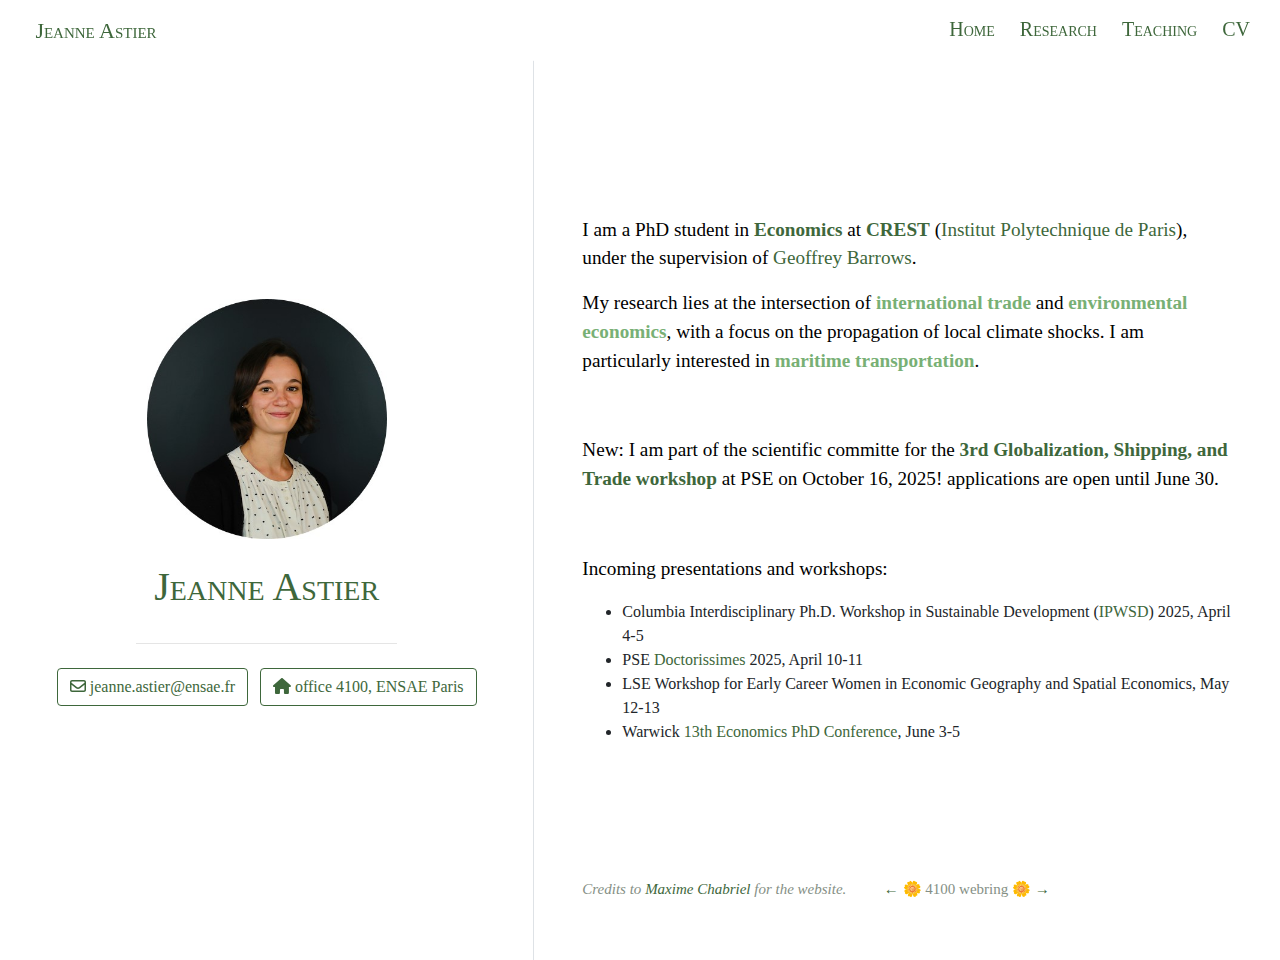
==== commit 560a2bba: "update" ====
--- a/docs/index.html
+++ b/docs/index.html
@@ -834,7 +834,7 @@
             <p>I am a PhD student in <span class="dark-green-text">Economics</span> at <a href="https://crest.science/"><span class="dark-green-text">CREST</span></a> (<a href="https://www.ip-paris.fr/en">Institut Polytechnique de Paris</a>), under the supervision of <a href="https://sites.google.com/site/geoffreybarrows/">Geoffrey Barrows</a>.</p>
             <p>My research lies at the intersection of <span class="light-green-text">international trade</span> and <span class="light-green-text">environmental economics</span>, with a focus on the propagation of local climate shocks. I am particularly interested in <span class="light-green-text">maritime transportation</span>.</p>
             <p><br></p>
-            <p>New: applications are open to the <a href="https://www.parisschoolofeconomics.eu/en/events/globalization-shipping-and-trade-2/"><span class="dark-green-text">3rd Globalization, Shipping, and Trade workshop</span></a> at PSE on October 16, 2025!</p>
+            <p>New: I am part of the scientific committe for the <a href="https://www.parisschoolofeconomics.eu/en/events/globalization-shipping-and-trade-2/"><span class="dark-green-text">3rd Globalization, Shipping, and Trade workshop</span></a> at PSE on October 16, 2025! applications are open until June 30.</p>
             <p><br></p>
             <p>Incoming presentations and workshops:</p>
             <ul>
@@ -889,7 +889,7 @@
               <p>I am a PhD student in <span class="dark-green-text">Economics</span> at <a href="https://crest.science/"><span class="dark-green-text">CREST</span></a> (<a href="https://www.ip-paris.fr/en">Institut Polytechnique de Paris</a>), under the supervision of <a href="https://sites.google.com/site/geoffreybarrows/">Geoffrey Barrows</a>.</p>
               <p>My research lies at the intersection of <span class="light-green-text">international trade</span> and <span class="light-green-text">environmental economics</span>, with a focus on the propagation of local climate shocks. I am particularly interested in <span class="light-green-text">maritime transportation</span>.</p>
               <p><br></p>
-              <p>New: applications are open to the <a href="https://www.parisschoolofeconomics.eu/en/events/globalization-shipping-and-trade-2/"><span class="dark-green-text">3rd Globalization, Shipping, and Trade workshop</span></a> at PSE on October 16, 2025!</p>
+              <p>New: I am part of the scientific committe for the <a href="https://www.parisschoolofeconomics.eu/en/events/globalization-shipping-and-trade-2/"><span class="dark-green-text">3rd Globalization, Shipping, and Trade workshop</span></a> at PSE on October 16, 2025! applications are open until June 30.</p>
               <p><br></p>
               <p>Incoming presentations and workshops:</p>
               <ul>
